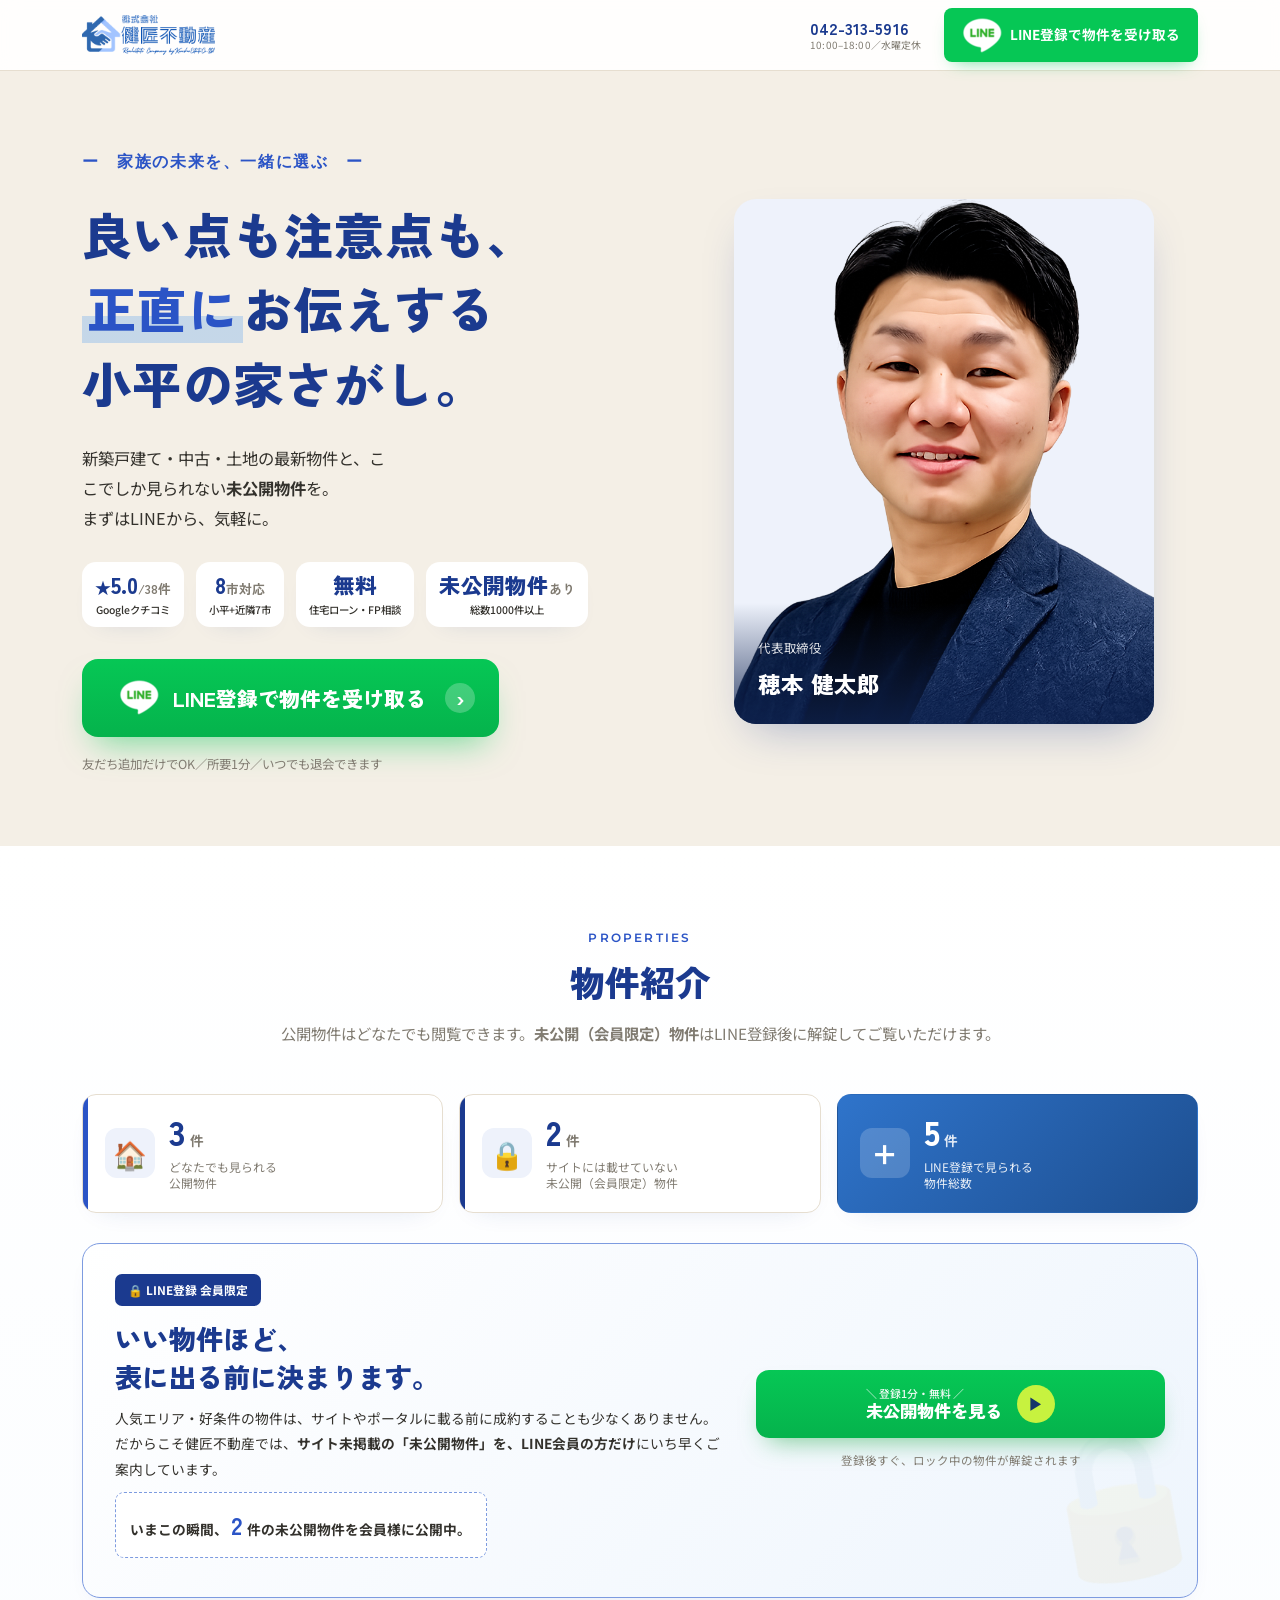
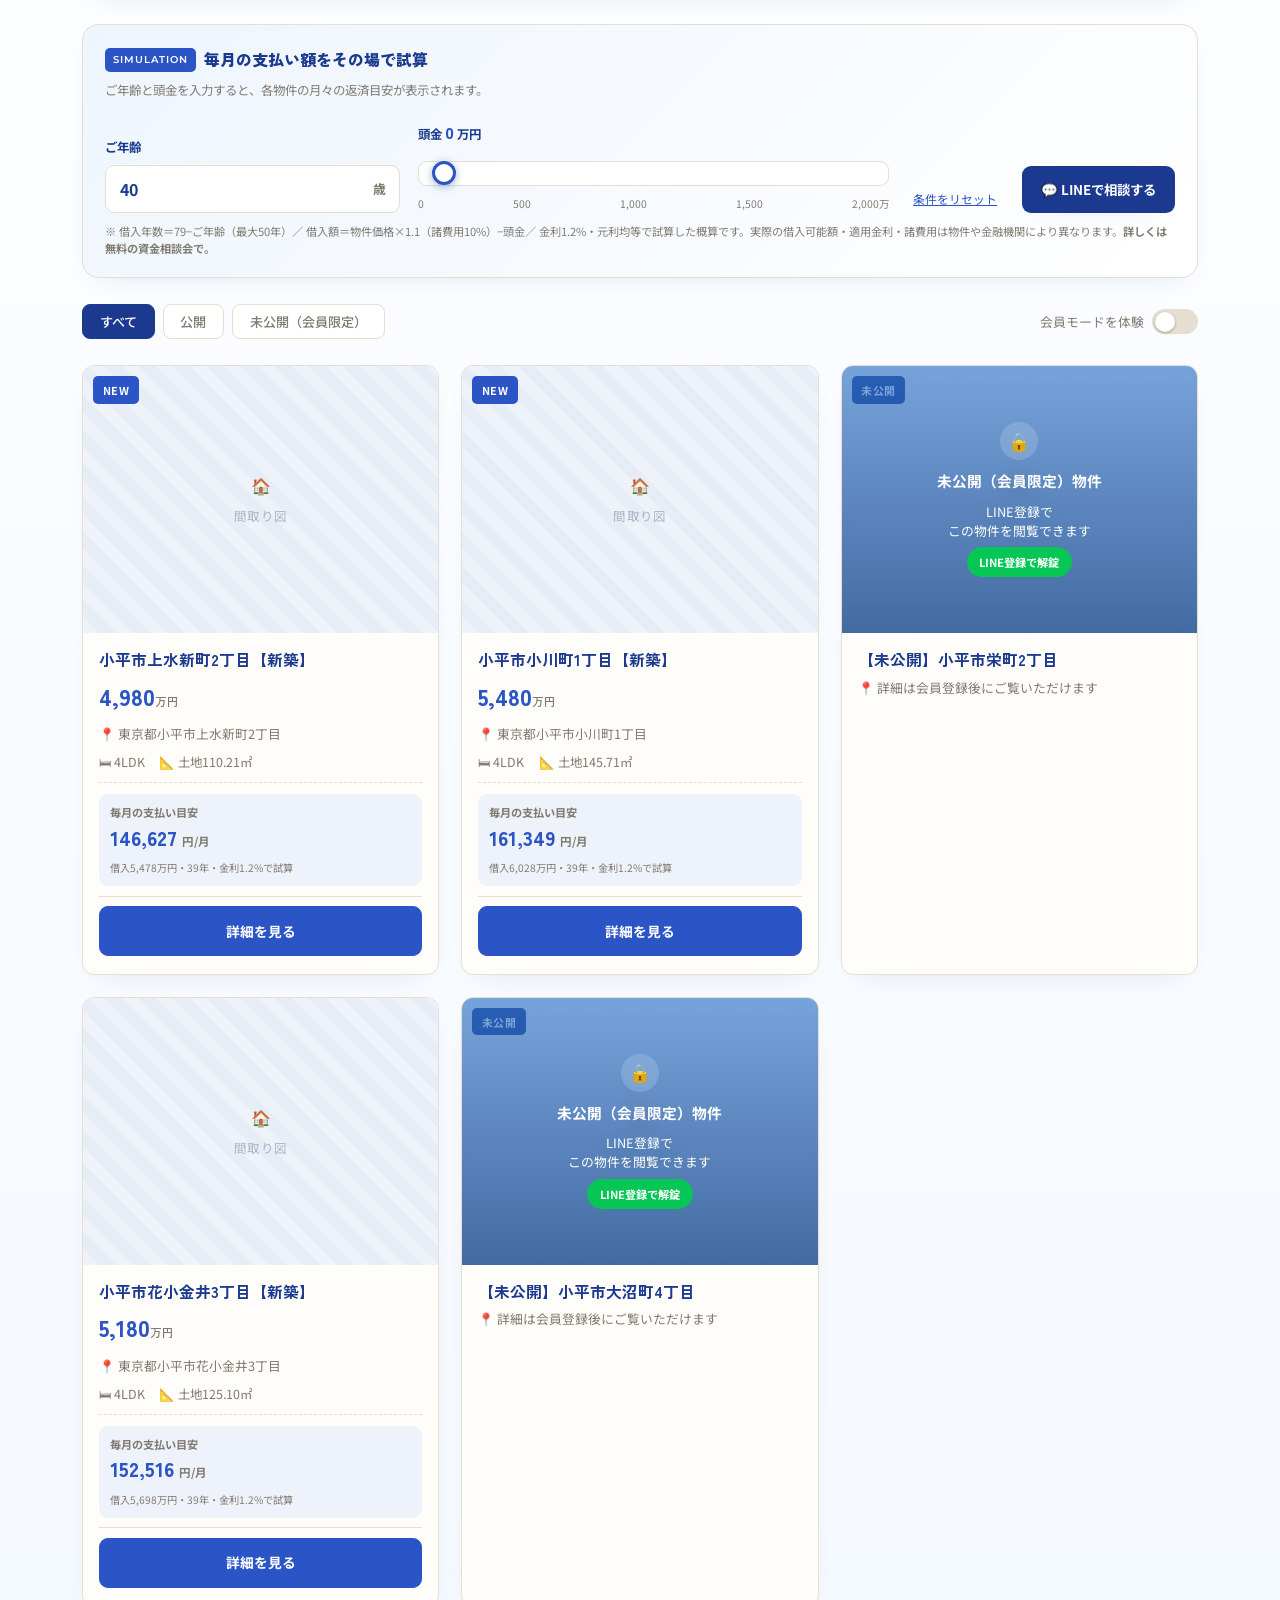
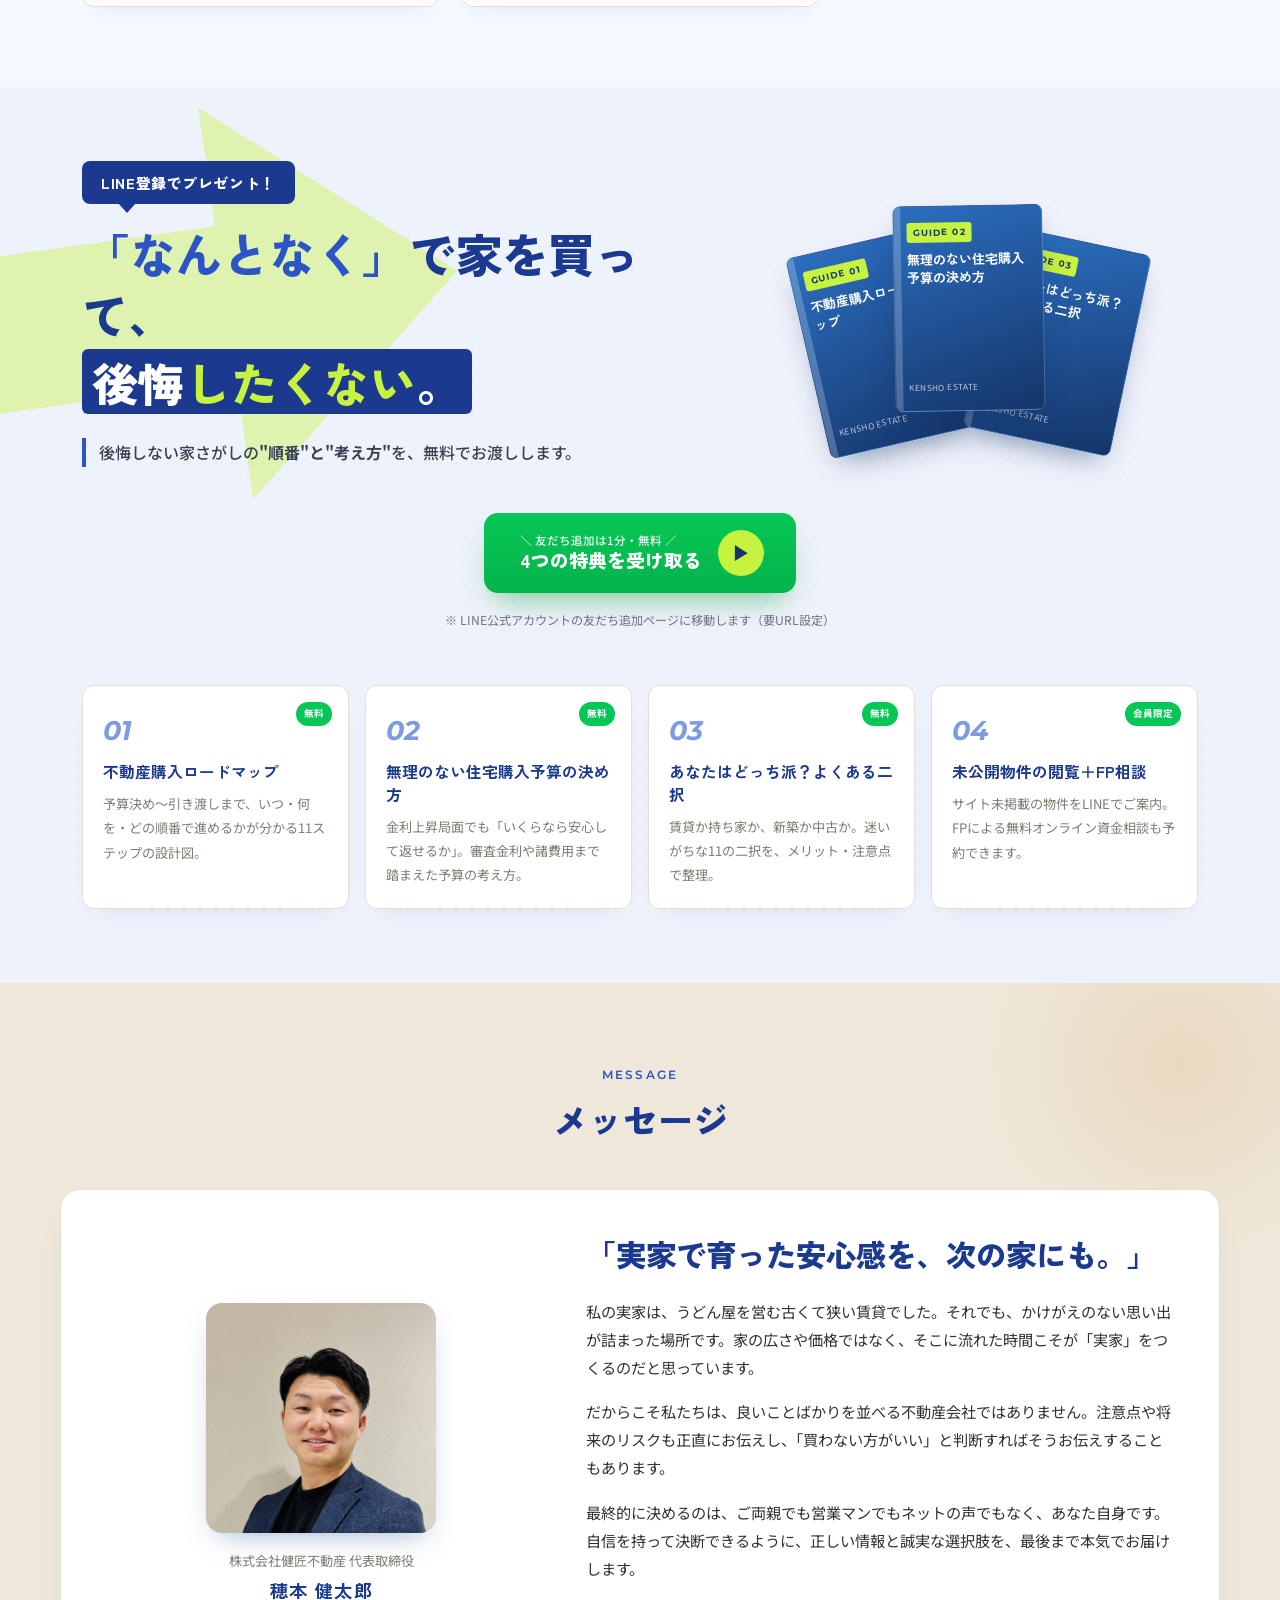
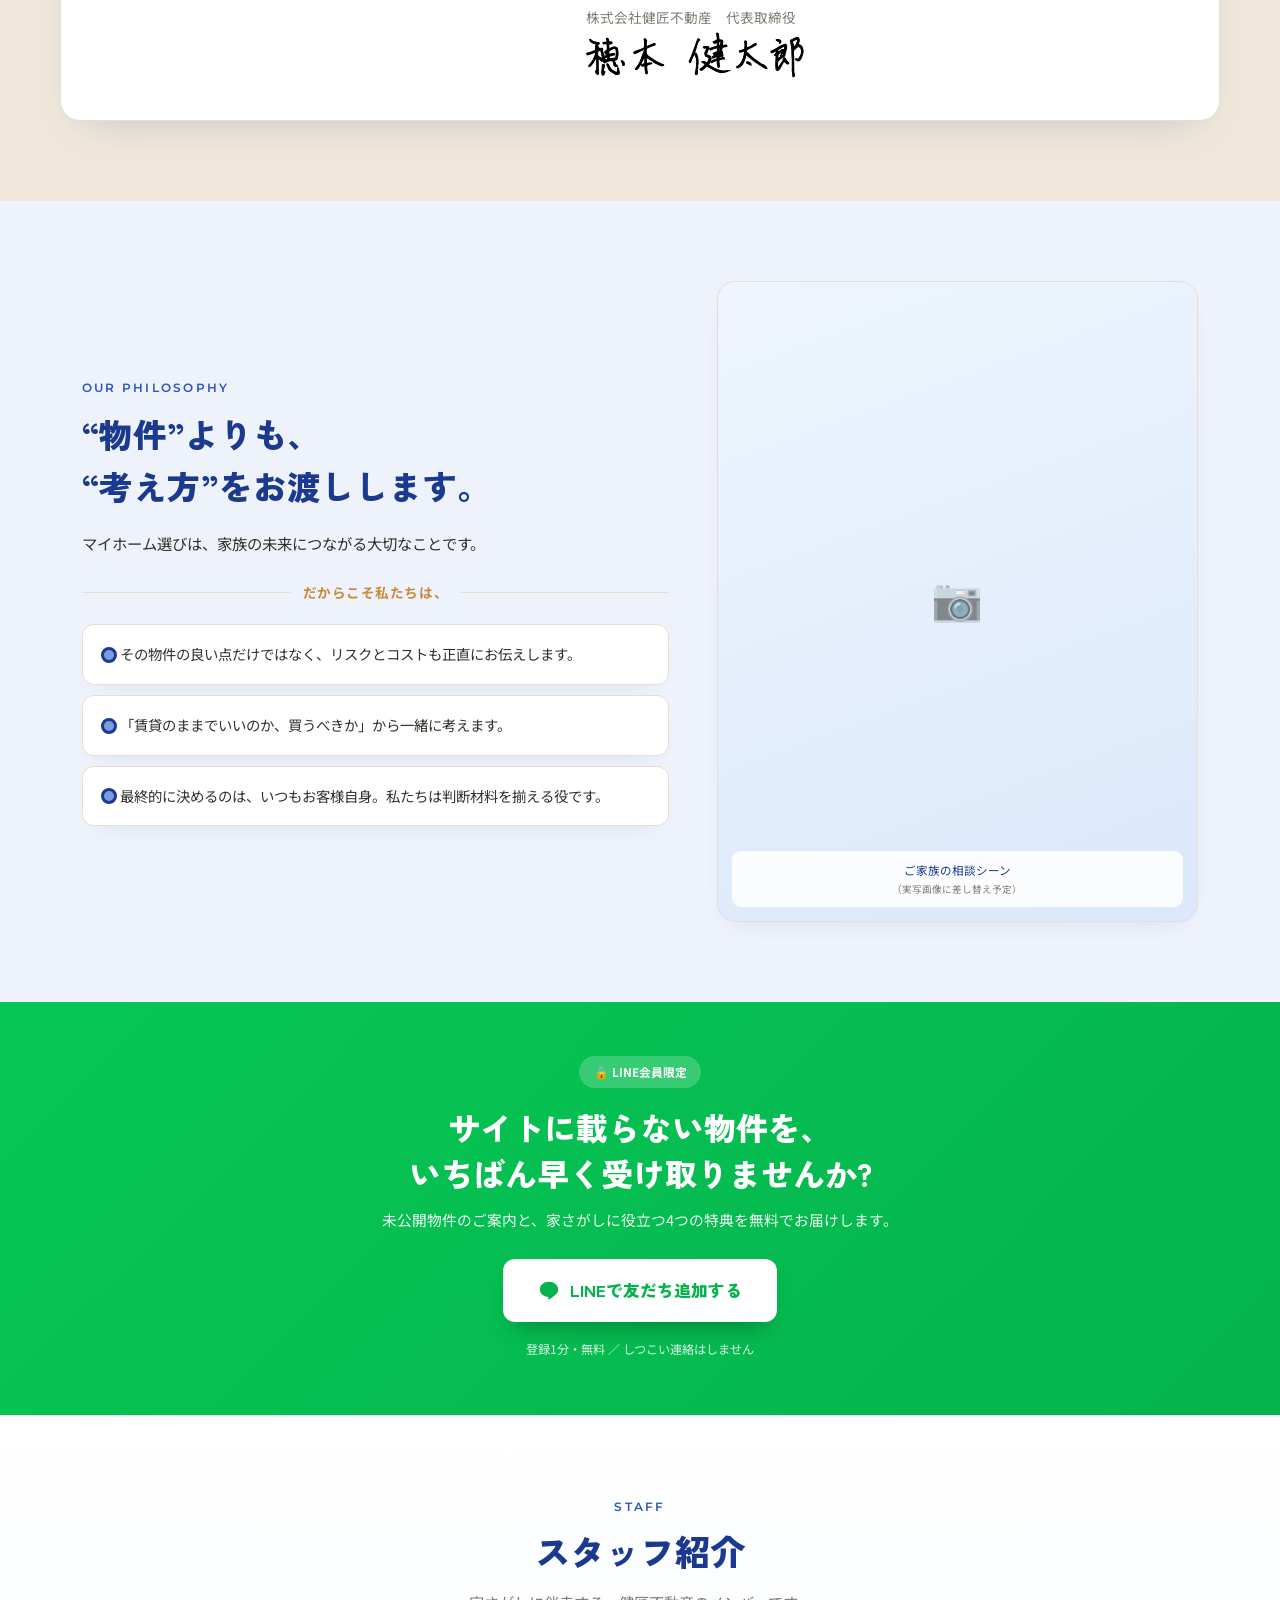
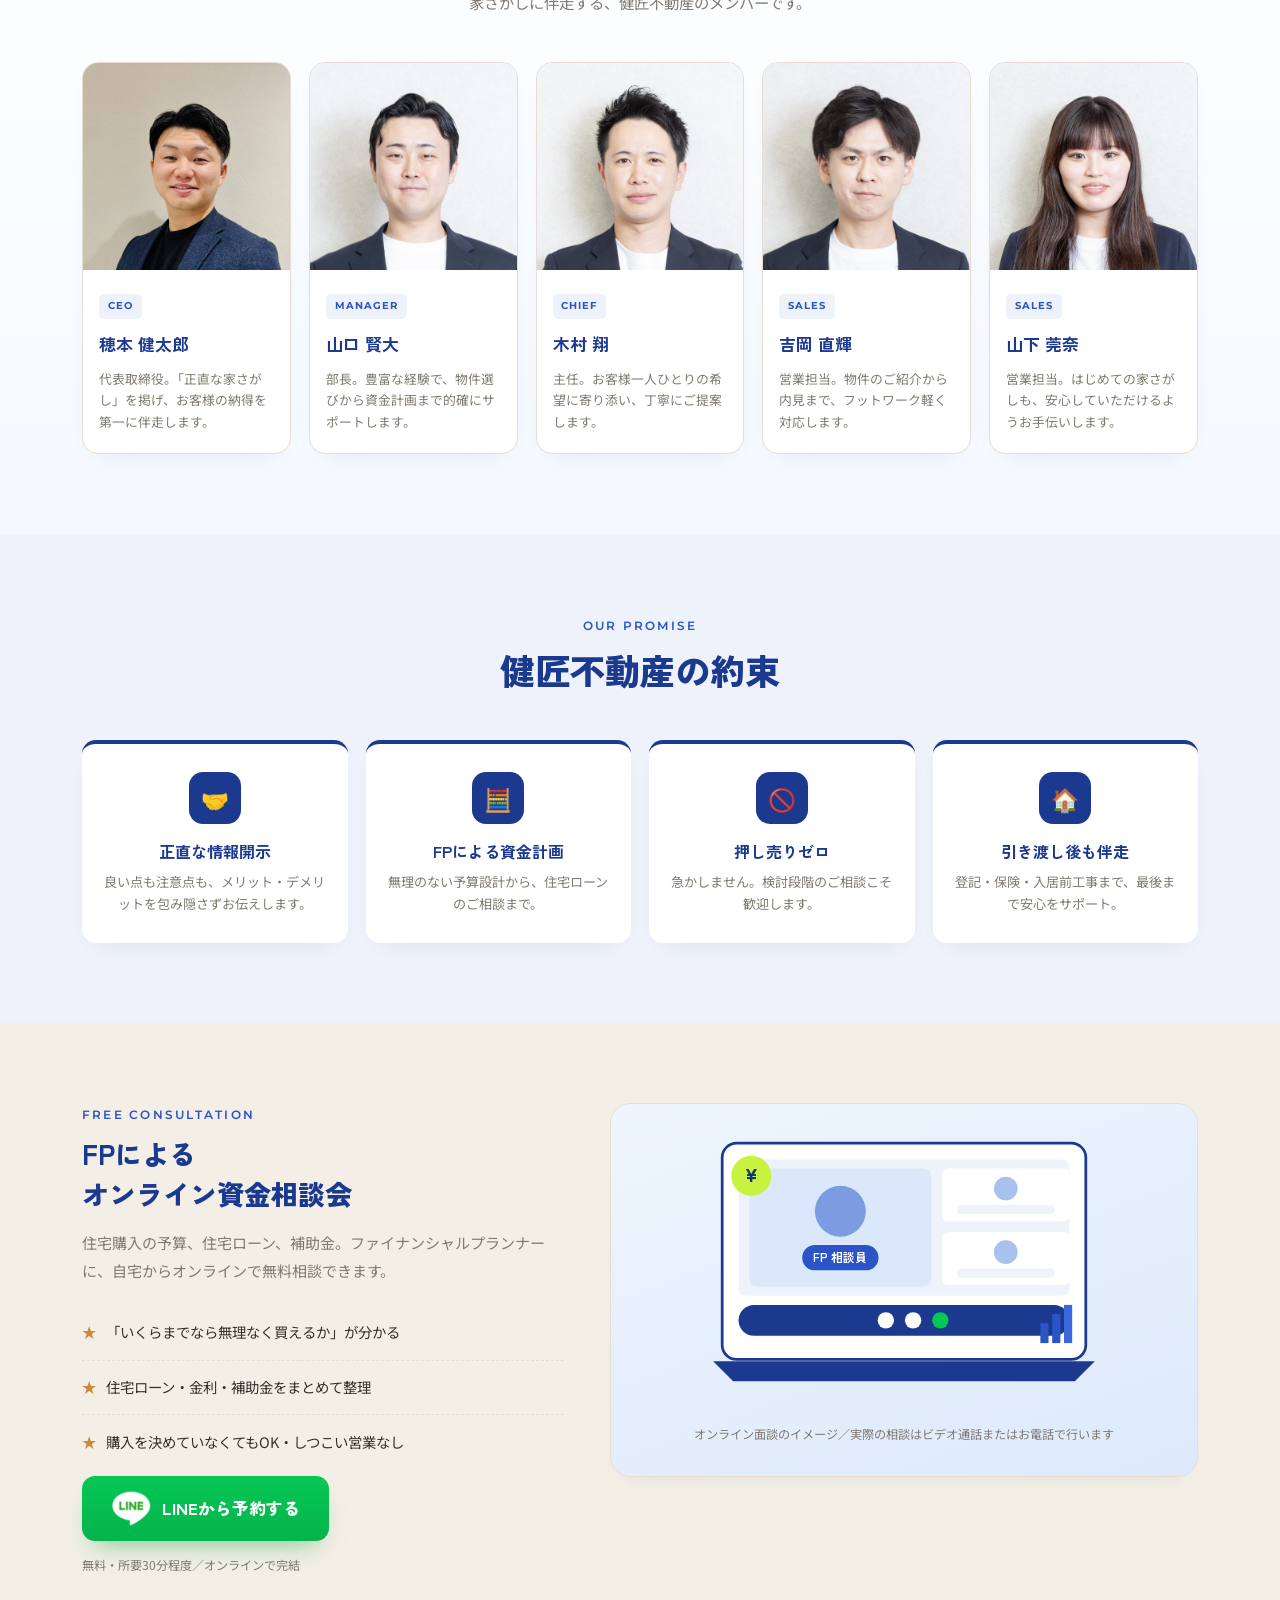
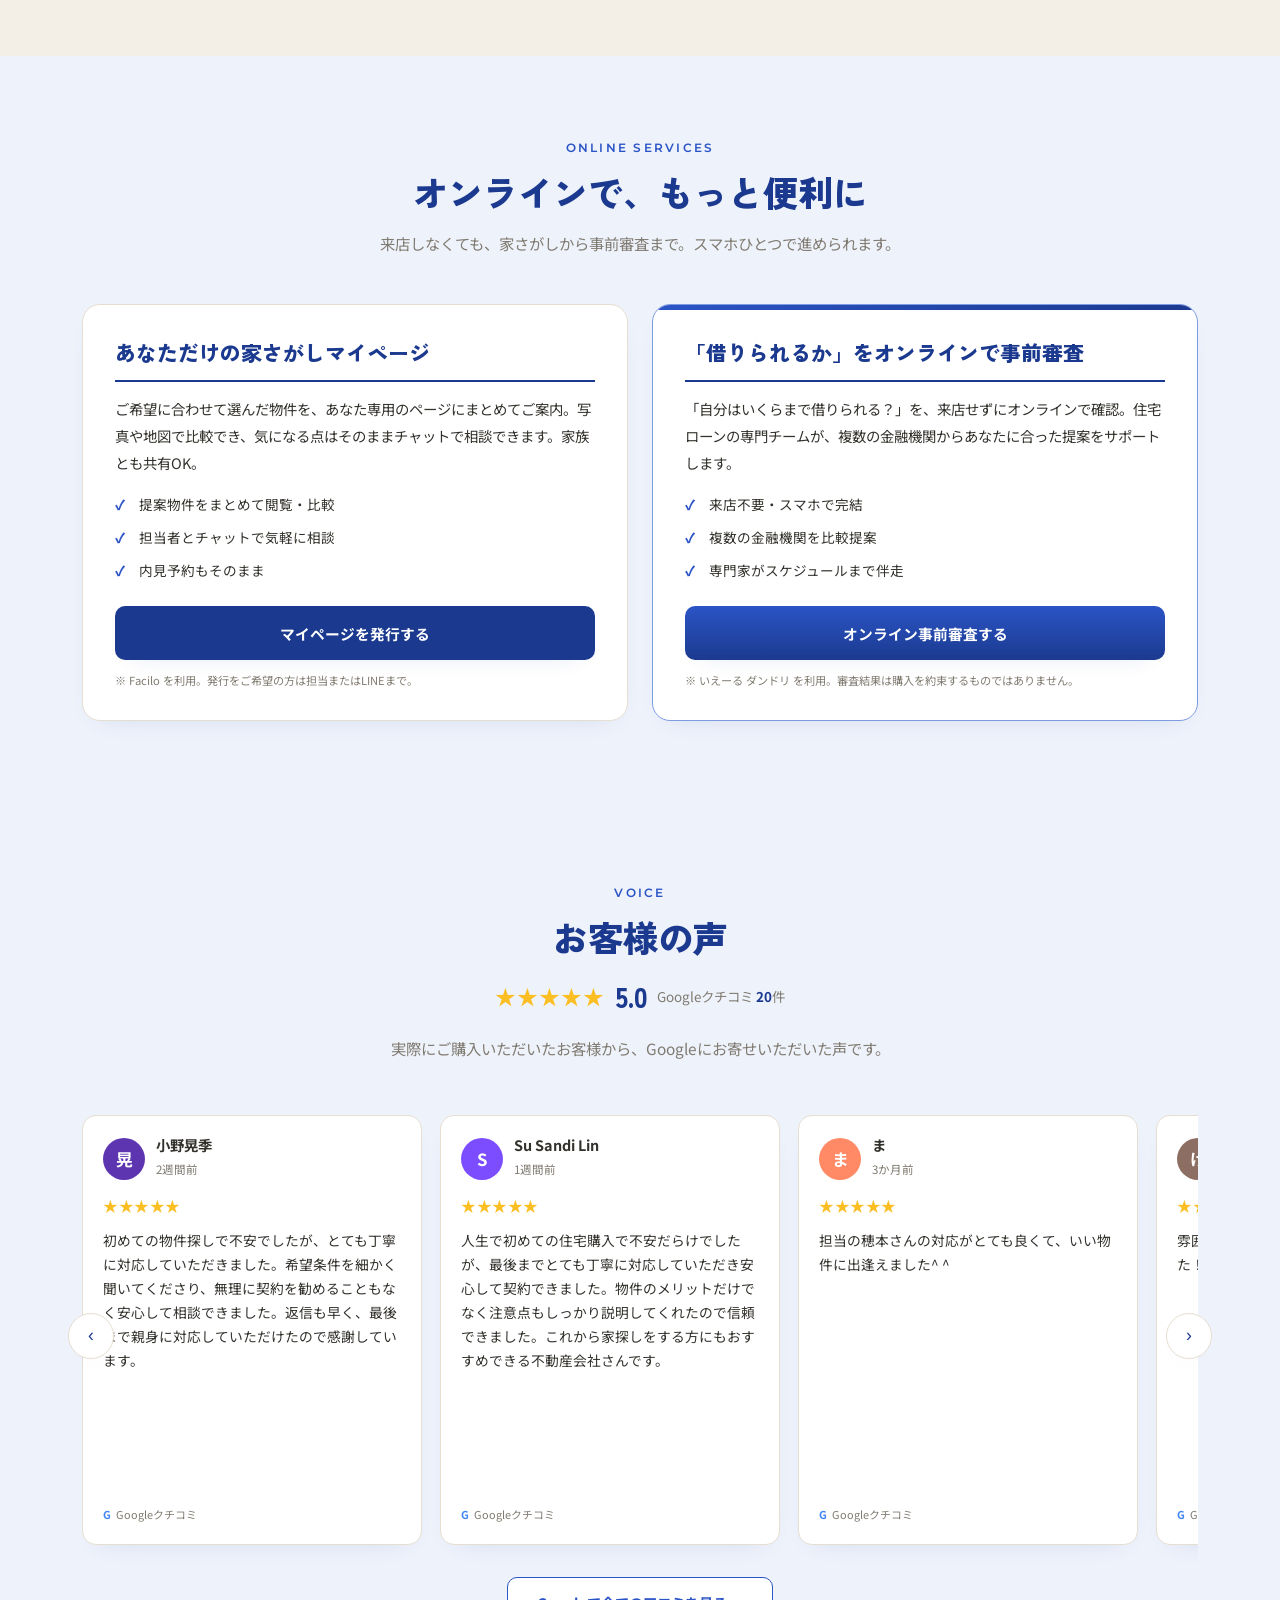
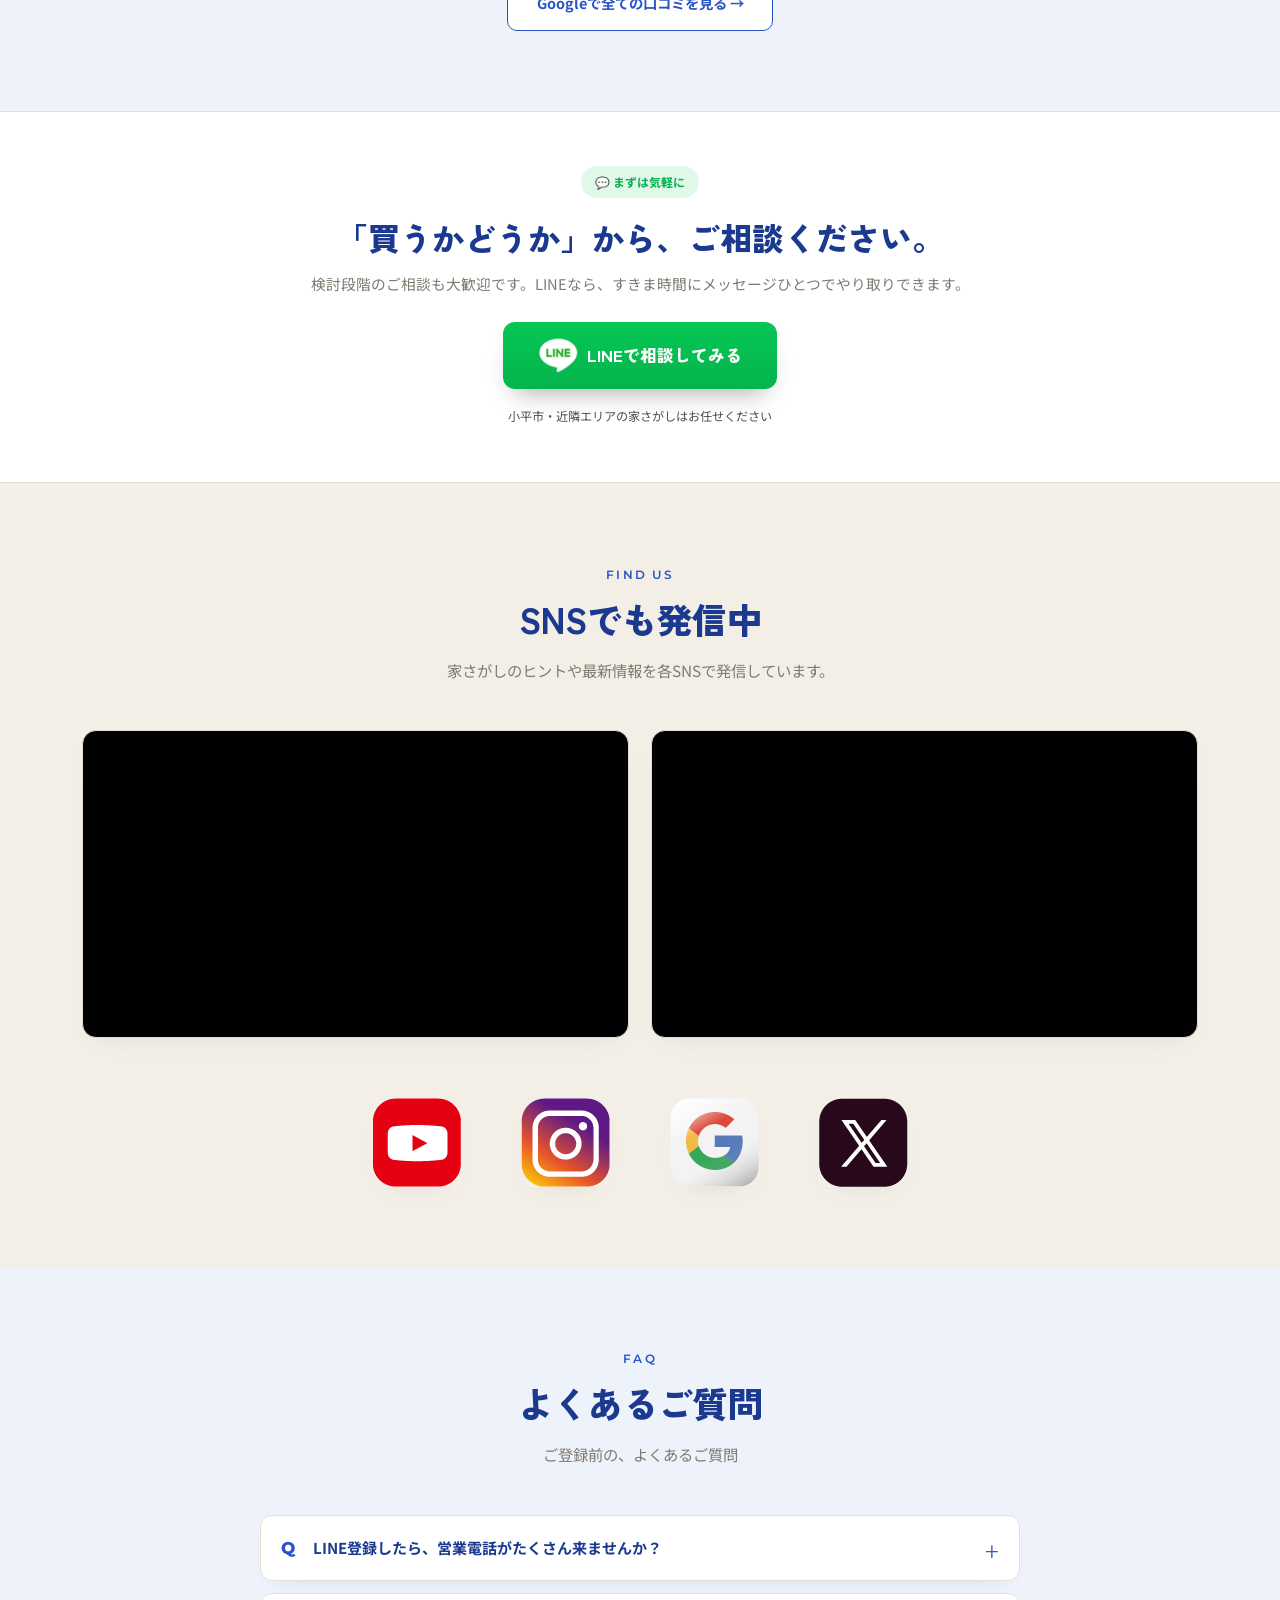
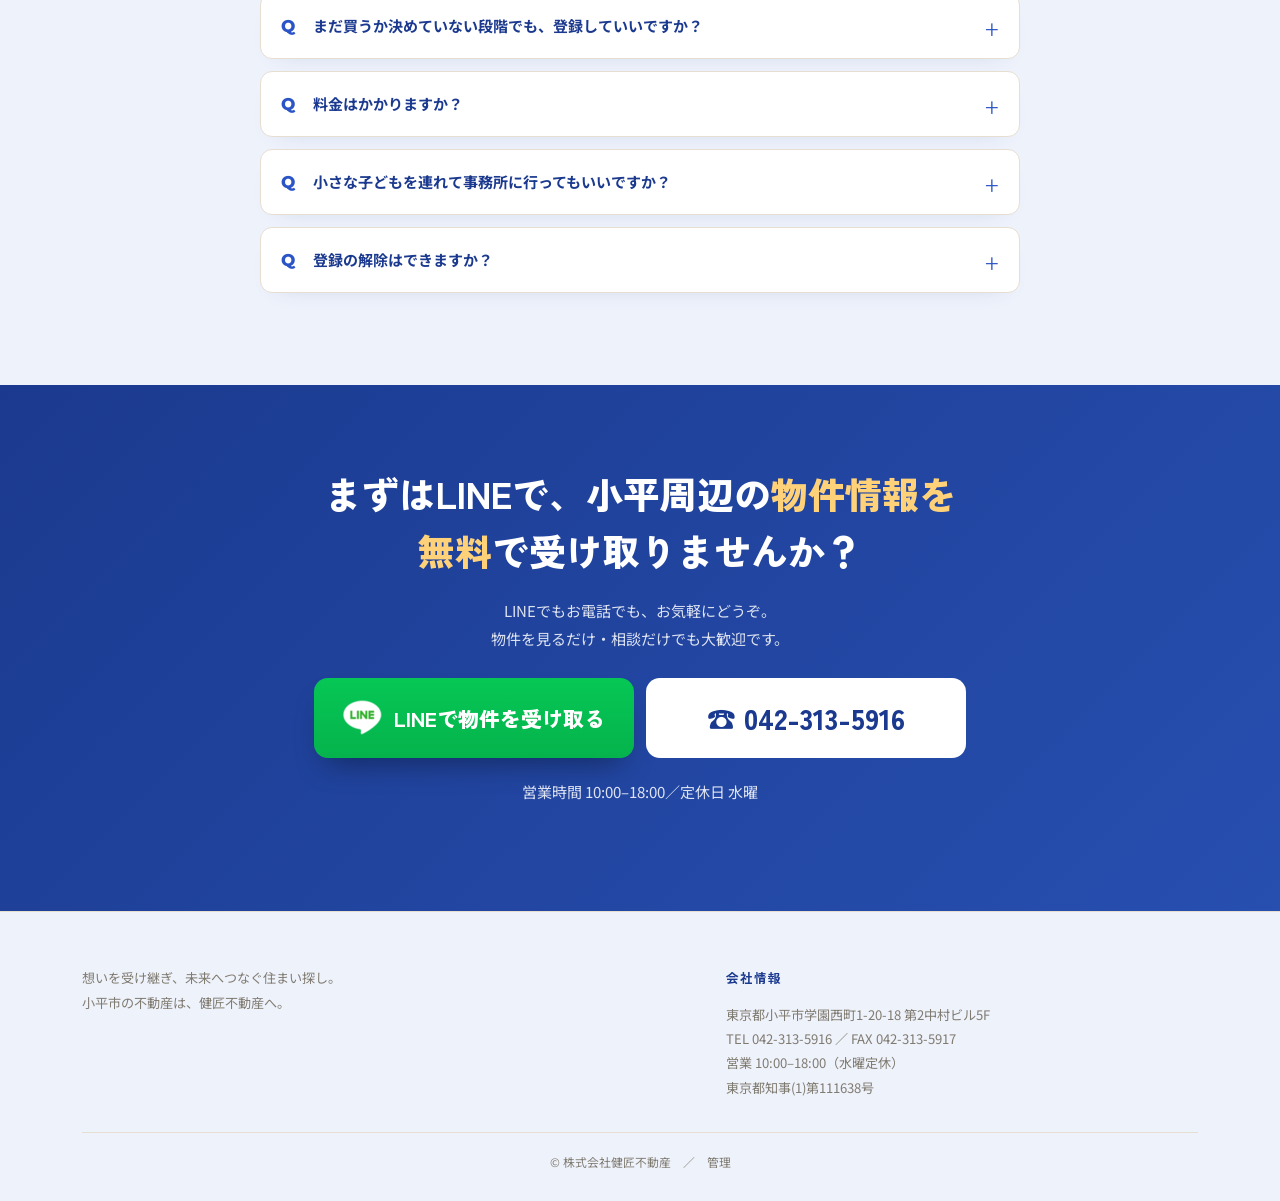
==== index.html @ 773e1864 "Initial commit: Kensho Fudosan landing page Standalone LINE-registration LP for 株式会社健匠不動産, with prop" ====
<!DOCTYPE html>
<html lang="ja">
<head>
<meta charset="UTF-8">
<meta name="viewport" content="width=device-width, initial-scale=1.0">
<title>株式会社健匠不動産｜小平市の不動産・新築戸建て</title>
<link rel="preconnect" href="https://fonts.googleapis.com">
<link rel="preconnect" href="https://fonts.gstatic.com" crossorigin>
<link href="https://fonts.googleapis.com/css2?family=Zen+Kaku+Gothic+New:wght@400;500;700;900&family=Noto+Sans+JP:wght@400;500;700&family=Montserrat:ital,wght@0,500;0,600;0,700;1,500&family=Klee+One:wght@600&display=swap" rel="stylesheet">
<link rel="stylesheet" href="style.css">
</head>
<body>

<header>
  <div class="wrap nav">
    <a href="#top" class="logo"><img src="./assets/logo.png" alt="株式会社健匠不動産"></a>
    <div class="nav-links">
      <a href="tel:0423135916" class="nav-tel">042-313-5916<small>10:00–18:00／水曜定休</small></a>
      <a href="#gift" class="btn-line"><img src="./assets/sns_line.png" alt="line">LINE登録で物件を受け取る</a>
    </div>
  </div>
</header>

<!-- HERO -->
<section class="hero" id="top">
  <div class="hero-bg"></div>
  <div class="hero-inner">
    <div class="hero-text">
      <span class="eyebrow hero-eyebrow" style="color:var(--blue)">ー　家族の未来を、一緒に選ぶ　ー</span>
      <h1>良い点も注意点も、<br><span class="hl">正直に</span>お伝えする<br>小平の家さがし。</h1>
      <div class="hero-text-sec reveal in">
        <div class="hero-text-inner">
          <p class="lead">新築戸建て・中古・土地の最新物件と、ここでしか見られない<strong>未公開物件</strong>を。<br>まずはLINEから、気軽に。</p>
          <div class="trust-chips">
            <div class="trust-chip trust-chip-1"><b><span class="star">★</span>5.0<small>/38件</small></b>Googleクチコミ</div>
            <div class="trust-chip trust-chip-2"><b>8<small>市対応</small></b>小平+近隣7市</div>
            <div class="trust-chip trust-chip-3"><b>無料</b>住宅ローン・FP相談</div>
            <div class="trust-chip trust-chip-4"><b>未公開物件<small>あり</small></b>総数1000件以上</div>
          </div>
        </div>
        <div class="hero-img-inner sp-only">
          <img id="heroCeoImg" src="./assets/ceo.png" alt="株式会社健匠不動産 代表取締役 穂本健太郎">
        </div>
      </div>

      <a href="#gift" class="hero-cta-btn line-cta-js"><img src="./assets/sns_line.png" alt="line"><span>LINE登録で物件を受け取る</span><span class="arrow">›</span></a>
      <div class="hero-cta-sub">
        友だち追加だけでOK／所要1分／いつでも退会できます
      </div>
    </div>
    <div class="hero-photo pc-only">
      <img id="heroCeoImg" src="./assets/ceo.png" alt="株式会社健匠不動産 代表取締役 穂本健太郎">
      <div class="hero-photo-cap"><span class="role">代表取締役</span><span class="nm">穂本 健太郎</span></div>
    </div>
  </div>
</section>

<!-- PROPERTIES -->
<section id="properties" class="lightsec">
  <div class="wrap">
    <div class="sec-head reveal">
      <span class="eyebrow">Properties</span>
      <h2>物件紹介</h2>
      <p class="ja-sub">公開物件はどなたでも閲覧できます。<strong>未公開（会員限定）物件</strong>はLINE登録後に解錠してご覧いただけます。</p>
    </div>
    <div class="prop-stats reveal">
      <div class="pstat">
        <span class="ps-ico">🏠</span>
        <div class="ps-body"><span class="ps-num" id="cntPublic">0</span><span class="ps-unit">件</span><span class="ps-label">どなたでも見られる<br>公開物件</span></div>
      </div>
      <div class="pstat locked-stat">
        <span class="ps-ico">🔒</span>
        <div class="ps-body"><span class="ps-num" id="cntMember">0</span><span class="ps-unit">件</span><span class="ps-label">サイトには載せていない<br>未公開（会員限定）物件</span></div>
      </div>
      <div class="pstat total-stat">
        <span class="ps-ico">＋</span>
        <div class="ps-body"><span class="ps-num" id="cntTotal">0</span><span class="ps-unit">件</span><span class="ps-label">LINE登録で見られる<br>物件総数</span></div>
      </div>
    </div>

    <div class="member-promo reveal">
      <div class="mp-left">
        <span class="mp-badge">🔒 LINE登録 会員限定</span>
        <h3>いい物件ほど、<br class="mp-br">表に出る前に決まります。</h3>
        <p>人気エリア・好条件の物件は、サイトやポータルに載る前に成約することも少なくありません。だからこそ健匠不動産では、<strong>サイト未掲載の「未公開物件」を、LINE会員の方だけ</strong>にいち早くご案内しています。</p>
        <p class="mp-now">いまこの瞬間、<b id="mpCount">0</b> 件の未公開物件を会員様に公開中。</p>
      </div>
      <div class="mp-right">
        <a href="#" id="lineLink2" class="mp-cta"><span><small>＼ 登録1分・無料 ／</small>未公開物件を見る</span><span class="play">▶</span></a>
        <span class="mp-sub">登録後すぐ、ロック中の物件が解錠されます</span>
      </div>
    </div>
    <div class="sim-bar reveal">
      <div class="sim-head"><span class="badge">SIMULATION</span>毎月の支払い額をその場で試算</div>
      <p class="sim-desc">ご年齢と頭金を入力すると、各物件の月々の返済目安が表示されます。</p>
      <div class="sim-inputs">
        <div class="sim-field">
          <label>ご年齢</label>
          <div class="inwrap"><input type="number" id="simAge" value="40" min="18" max="78" inputmode="numeric"><span class="suffix">歳</span></div>
        </div>
        <div class="sim-field sim-field-slider">
          <label>頭金 <span class="sim-val" id="simDownVal">0</span> 万円</label>
          <input type="range" id="simDown" value="0" min="0" max="2000" step="50" class="sim-slider">
          <div class="sim-ticks"><span>0</span><span>500</span><span>1,000</span><span>1,500</span><span>2,000万</span></div>
        </div>
        <button class="sim-reset" id="simReset">条件をリセット</button>
        <a href="#" class="sim-book line-cta-js">💬 LINEで相談する</a>
      </div>
      <p class="sim-note">※ 借入年数＝79−ご年齢（最大50年）／ 借入額＝物件価格×1.1（諸費用10%）−頭金／ 金利1.2%・元利均等で試算した概算です。実際の借入可能額・適用金利・諸費用は物件や金融機関により異なります。<strong>詳しくは無料の資金相談会で。</strong></p>
    </div>
    <div class="prop-bar reveal">
      <div class="filters">
        <button class="active" data-f="all">すべて</button>
        <button data-f="public">公開</button>
        <button data-f="member">未公開（会員限定）</button>
      </div>
      <div class="member-toggle"><span>会員モードを体験</span><div class="switch" id="memberSwitch"></div></div>
    </div>
    <div class="grid" id="propGrid"></div>
  </div>
</section>

<!-- LINE GIFT BANNER -->
<section class="gift" id="gift">
  <div class="arrow"></div>
  <div class="wrap">
    <div class="gift-top">
      <div class="reveal">
        <span class="gift-badge">LINE登録でプレゼント！</span>
        <h2><span class="ice">「なんとなく」</span>で家を買って、<br><span class="box">後悔<span class="lm">したくない</span>。</span></h2>
        <p class="sub">後悔しない家さがしの<strong>"順番"と"考え方"</strong>を、無料でお渡しします。</p>
      </div>
      <div class="reveal">
        <div class="booklets">
          <div class="booklet b1"><span class="bk-tag">GUIDE 01</span><div class="bk-title">不動産購入ロードマップ</div><div class="bk-foot">KENSHO ESTATE</div></div>
          <div class="booklet b3"><span class="bk-tag">GUIDE 03</span><div class="bk-title">あなたはどっち派？よくある二択</div><div class="bk-foot">KENSHO ESTATE</div></div>
          <div class="booklet b2"><span class="bk-tag">GUIDE 02</span><div class="bk-title">無理のない住宅購入予算の決め方</div><div class="bk-foot">KENSHO ESTATE</div></div>
        </div>
      </div>
    </div>

    <div class="gift-cta-wrap reveal">
      <a href="#" id="lineLink" class="gift-cta">
        <span><small>＼ 友だち追加は1分・無料 ／</small>4つの特典を受け取る</span>
        <span class="play">▶</span>
      </a>
      <p class="gift-note">※ LINE公式アカウントの友だち追加ページに移動します（要URL設定）</p>
    </div>

    <div class="gift-cards">
      <div class="gc reveal"><span class="pill">無料</span><div class="num">01</div><h3>不動産購入ロードマップ</h3><p>予算決め〜引き渡しまで、いつ・何を・どの順番で進めるかが分かる11ステップの設計図。</p></div>
      <div class="gc reveal"><span class="pill">無料</span><div class="num">02</div><h3>無理のない住宅購入予算の決め方</h3><p>金利上昇局面でも「いくらなら安心して返せるか」。審査金利や諸費用まで踏まえた予算の考え方。</p></div>
      <div class="gc reveal"><span class="pill">無料</span><div class="num">03</div><h3>あなたはどっち派？よくある二択</h3><p>賃貸か持ち家か、新築か中古か。迷いがちな11の二択を、メリット・注意点で整理。</p></div>
      <div class="gc reveal"><span class="pill">会員限定</span><div class="num">04</div><h3>未公開物件の閲覧＋FP相談</h3><p>サイト未掲載の物件をLINEでご案内。FPによる無料オンライン資金相談も予約できます。</p></div>
    </div>
  </div>
</section>

<!-- MESSAGE / CEO -->
<section class="message" id="message">
  <div class="sec-head">
    <span class="eyebrow">Message</span>
    <h2>メッセージ</h2>
  </div>
  <div class="wrap msg-grid">
    <div class="msg-photo reveal">
      <div class="ph"><img src="./assets/staff_01.jpeg" alt="穂本 健太郎"></div>
      <div class="cap">株式会社健匠不動産 代表取締役<b>穂本 健太郎</b></div>
    </div>
    <div class="msg-body reveal">
      <h2>「実家で育った安心感を、次の家にも。」</h2>
      <p>私の実家は、うどん屋を営む古くて狭い賃貸でした。それでも、かけがえのない思い出が詰まった場所です。家の広さや価格ではなく、そこに流れた時間こそが「実家」をつくるのだと思っています。</p>
      <p>だからこそ私たちは、良いことばかりを並べる不動産会社ではありません。注意点や将来のリスクも正直にお伝えし、「買わない方がいい」と判断すればそうお伝えすることもあります。</p>
      <p>最終的に決めるのは、ご両親でも営業マンでもネットの声でもなく、あなた自身です。自信を持って決断できるように、正しい情報と誠実な選択肢を、最後まで本気でお届けします。</p>
      <div class="sign">株式会社健匠不動産　代表取締役<br><span class="sign-name"><img src="./assets/sign.png" alt="穂本 健太郎"></span></div>
    </div>
  </div>
</section>

<!-- THINK / PHILOSOPHY -->
<section class="think">
  <div class="wrap think-grid">
    <div class="reveal">
      <span class="eyebrow">Our Philosophy</span>
      <h2>“物件”よりも、<br>“考え方”をお渡しします。</h2>
      <p class="lead">マイホーム選びは、家族の未来につながる大切なことです。</p>
      <div class="think-divider"><span>だからこそ私たちは、</span></div>
      <ul>
        <li>その物件の良い点だけではなく、リスクとコストも正直にお伝えします。</li>
        <li>「賃貸のままでいいのか、買うべきか」から一緒に考えます。</li>
        <li>最終的に決めるのは、いつもお客様自身。私たちは判断材料を揃える役です。</li>
      </ul>
    </div>
    <div class="think-photo reveal">
      <span class="ph-ico">📷</span>
      <div class="ph-label">ご家族の相談シーン<br><small>（実写画像に差し替え予定）</small></div>
    </div>
  </div>
</section>

<!-- LINE BAND 1 -->
<section class="line-band reveal">
  <div class="wrap">
    <span class="lb-badge">🔒 LINE会員限定</span>
    <h2>サイトに載らない物件を、<br>いちばん早く受け取りませんか?</h2>
    <p>未公開物件のご案内と、家さがしに役立つ4つの特典を無料でお届けします。</p>
    <a href="#" class="lb-btn line-cta-js"><svg viewBox="0 0 24 24"><path d="M12 2C6.48 2 2 5.69 2 10.23c0 4.06 3.55 7.46 8.35 8.1.32.07.77.21.88.49.1.25.07.65.03.9l-.14.85c-.04.25-.2.99.87.54 1.07-.45 5.76-3.39 7.86-5.81C21.36 13.6 22 11.99 22 10.23 22 5.69 17.52 2 12 2z"/></svg>LINEで友だち追加する</a>
    <span class="lb-sub">登録1分・無料 ／ しつこい連絡はしません</span>
  </div>
</section>

<!-- STAFF -->
<section id="staff" class="lightsec">
  <div class="wrap">
    <div class="sec-head reveal">
      <span class="eyebrow">Staff</span>
      <h2>スタッフ紹介</h2>
      <p class="ja-sub">家さがしに伴走する、健匠不動産のメンバーです。</p>
    </div>
    <div class="staff-grid">
      <div class="staff reveal in">
        <div class="pic"><img src="./assets/staff_01.jpeg" alt="穂本健太郎"></div>
        <div class="info"><span class="role">CEO</span>
          <h3>穂本 健太郎</h3>
          <p>代表取締役。「正直な家さがし」を掲げ、お客様の納得を第一に伴走します。</p>
        </div>
      </div>
      <div class="staff reveal in">
        <div class="pic"><img src="./assets/staff_02.jpeg" alt="山口賢大"></div>
        <div class="info"><span class="role">Manager</span>
          <h3>山口 賢大</h3>
          <p>部長。豊富な経験で、物件選びから資金計画まで的確にサポートします。</p>
        </div>
      </div>
      <div class="staff reveal in">
        <div class="pic"><img src="./assets/staff_03.jpeg" alt="木村翔"></div>
        <div class="info"><span class="role">Chief</span>
          <h3>木村 翔</h3>
          <p>主任。お客様一人ひとりの希望に寄り添い、丁寧にご提案します。</p>
        </div>
      </div>
      <div class="staff reveal in">
        <div class="pic"><img src="./assets/staff_04.jpeg" alt="吉岡直輝"></div>
        <div class="info"><span class="role">Sales</span>
          <h3>吉岡 直輝</h3>
          <p>営業担当。物件のご紹介から内見まで、フットワーク軽く対応します。</p>
        </div>
      </div>
      <div class="staff reveal in">
        <div class="pic"><img src="./assets/staff_05.jpeg" alt="山下莞奈"></div>
        <div class="info"><span class="role">Sales</span>
          <h3>山下 莞奈</h3>
          <p>営業担当。はじめての家さがしも、安心していただけるようお手伝いします。</p>
        </div>
      </div>
    </div>
  </div>
</section>

<!-- PROMISE -->
<section class="promise">
  <div class="wrap">
    <div class="sec-head reveal"><span class="eyebrow">Our Promise</span><h2>健匠不動産の約束</h2></div>
    <div class="promise-grid">
      <div class="pr reveal"><div class="ic">🤝</div><h3>正直な情報開示</h3><p>良い点も注意点も、メリット・デメリットを包み隠さずお伝えします。</p></div>
      <div class="pr reveal"><div class="ic">🧮</div><h3>FPによる資金計画</h3><p>無理のない予算設計から、住宅ローンのご相談まで。</p></div>
      <div class="pr reveal"><div class="ic">🚫</div><h3>押し売りゼロ</h3><p>急かしません。検討段階のご相談こそ歓迎します。</p></div>
      <div class="pr reveal"><div class="ic">🏠</div><h3>引き渡し後も伴走</h3><p>登記・保険・入居前工事まで、最後まで安心をサポート。</p></div>
    </div>
  </div>
</section>

<!-- FP -->
<section id="fp" class="fp-sec">
  <div class="wrap fp-grid">
    <div class="fp-info reveal">
      <span class="eyebrow">Free Consultation</span>
      <h2>FPによる<br>オンライン資金相談会</h2>
      <p>住宅購入の予算、住宅ローン、補助金。ファイナンシャルプランナーに、自宅からオンラインで無料相談できます。</p>
      <div class="fp-points">
        <div><span class="dot">★</span><span>「いくらまでなら無理なく買えるか」が分かる</span></div>
        <div><span class="dot">★</span><span>住宅ローン・金利・補助金をまとめて整理</span></div>
        <div><span class="dot">★</span><span>購入を決めていなくてもOK・しつこい営業なし</span></div>
      </div>
      <a href="#" class="fp-cta line-cta-js"><img src="./assets/sns_line.png" alt="line">LINEから予約する</a>
      <span class="fp-cta-sub">無料・所要30分程度／オンラインで完結</span>
    </div>
    <div class="fp-visual reveal">
      <svg viewBox="0 0 440 300" xmlns="http://www.w3.org/2000/svg">
        <rect x="20" y="10" width="400" height="238" rx="16" fill="#ffffff" stroke="#1b3a8f" stroke-width="3"/>
        <rect x="38" y="28" width="364" height="150" rx="8" fill="#eef2fb"/>
        <rect x="50" y="38" width="200" height="130" rx="8" fill="#dbe8fb"/>
        <circle cx="150" cy="85" r="28" fill="#7d9be0"/>
        <rect x="108" y="122" width="84" height="28" rx="14" fill="#2b54c6"/>
        <text x="150" y="141" font-family="Zen Kaku Gothic New, sans-serif" font-size="13" font-weight="700" fill="#fff" text-anchor="middle">FP 相談員</text>
        <rect x="262" y="38" width="140" height="58" rx="6" fill="#fff"/>
        <circle cx="332" cy="60" r="13" fill="#a9c1ef"/>
        <rect x="278" y="78" width="108" height="10" rx="5" fill="#eef2fb"/>
        <rect x="262" y="108" width="140" height="58" rx="6" fill="#fff"/>
        <circle cx="332" cy="130" r="13" fill="#a9c1ef"/>
        <rect x="278" y="148" width="108" height="10" rx="5" fill="#eef2fb"/>
        <rect x="38" y="188" width="364" height="34" rx="17" fill="#1b3a8f"/>
        <circle cx="200" cy="205" r="9" fill="#fff"/>
        <circle cx="230" cy="205" r="9" fill="#fff"/>
        <circle cx="260" cy="205" r="9" fill="#06c755"/>
        <path d="M10 250 L430 250 L408 272 L32 272 Z" fill="#1b3a8f"/>
        <circle cx="52" cy="46" r="22" fill="#c7f23f"/>
        <text x="52" y="53" font-family="Zen Kaku Gothic New, sans-serif" font-size="20" font-weight="900" fill="#15356a" text-anchor="middle">¥</text>
        <g transform="translate(370,190)">
          <rect x="0" y="18" width="9" height="22" fill="#2b54c6"/>
          <rect x="13" y="8" width="9" height="32" fill="#2b54c6"/>
          <rect x="26" y="-2" width="9" height="42" fill="#3a66de"/>
        </g>
      </svg>
      <p class="fp-visual-cap">オンライン面談のイメージ／実際の相談はビデオ通話またはお電話で行います</p>
    </div>
  </div>
</section>

<!-- SERVICES (Facilo / dandori) -->
<section class="services">
  <div class="wrap">
    <div class="sec-head reveal">
      <span class="eyebrow">Online Services</span>
      <h2>オンラインで、もっと便利に</h2>
      <p class="ja-sub">来店しなくても、家さがしから事前審査まで。スマホひとつで進められます。</p>
    </div>
    <div class="svc-grid">
      <div class="svc reveal">
        <h3>あなただけの家さがしマイページ</h3>
        <p>ご希望に合わせて選んだ物件を、あなた専用のページにまとめてご案内。写真や地図で比較でき、気になる点はそのままチャットで相談できます。家族とも共有OK。</p>
        <ul class="svc-list"><li>提案物件をまとめて閲覧・比較</li><li>担当者とチャットで気軽に相談</li><li>内見予約もそのまま</li></ul>
        <a href="#" data-link="mypage" target="_blank" rel="noopener" class="svc-btn">マイページを発行する</a>
        <span class="svc-note">※ Facilo を利用。発行をご希望の方は担当またはLINEまで。</span>
      </div>
      <div class="svc reveal accent">
        <h3>「借りられるか」をオンラインで事前審査</h3>
        <p>「自分はいくらまで借りられる？」を、来店せずにオンラインで確認。住宅ローンの専門チームが、複数の金融機関からあなたに合った提案をサポートします。</p>
        <ul class="svc-list"><li>来店不要・スマホで完結</li><li>複数の金融機関を比較提案</li><li>専門家がスケジュールまで伴走</li></ul>
        <a href="#" data-link="prescreen" target="_blank" rel="noopener" class="svc-btn alt">オンライン事前審査する</a>
        <span class="svc-note">※ いえーる ダンドリ を利用。審査結果は購入を約束するものではありません。</span>
      </div>
    </div>
  </div>
</section>

<!-- REVIEWS -->
<section id="reviews" class="reviews">
  <div class="wrap">
    <div class="sec-head reveal">
      <span class="eyebrow">Voice</span>
      <h2>お客様の声</h2>
      <div class="rv-summary">
        <span class="rv-stars">★★★★★</span>
        <b id="rvAvg">5.0</b>
        <span class="rv-count">Googleクチコミ <b id="rvCount">20</b>件</span>
      </div>
      <p class="ja-sub">実際にご購入いただいたお客様から、Googleにお寄せいただいた声です。</p>
    </div>
    <div class="rv-track-wrap reveal">
      <button class="rv-arrow prev" id="rvPrev" aria-label="前へ">‹</button>
      <div class="rv-grid" id="rvGrid"></div>
      <button class="rv-arrow next" id="rvNext" aria-label="次へ">›</button>
    </div>
    <div class="rv-more-wrap">
      <a href="https://share.google/FZPe4m7bQtiNpJNZm" target="_blank" class="rv-more">Googleで全ての口コミを見る →</a>
    </div>
  </div>
</section>

<!-- LINE BAND 2 -->
<section class="line-band alt reveal">
  <div class="wrap">
    <span class="lb-badge">💬 まずは気軽に</span>
    <h2>「買うかどうか」から、ご相談ください。</h2>
    <p>検討段階のご相談も大歓迎です。LINEなら、すきま時間にメッセージひとつでやり取りできます。</p>
    <a href="#" class="lb-btn line-cta-js"><img src="./assets/sns_line.png" alt="line">LINEで相談してみる</a>
    <span class="lb-sub">小平市・近隣エリアの家さがしはお任せください</span>
  </div>
</section>

<!-- SOCIAL -->
<section id="social" class="social-sec">
  <div class="wrap">
    <div class="sec-head reveal"><span class="eyebrow">Find Us</span><h2>SNSでも発信中</h2><p class="ja-sub">家さがしのヒントや最新情報を各SNSで発信しています。</p></div>
    <div class="yt-grid reveal">
      <div class="yt-frame"><iframe width="560" height="315" src="https://www.youtube.com/embed/ivBEzDix2qg?si=G1ir9blpCdfMWqKZ"
        title="YouTube video player" frameborder="0"
        allow="accelerometer; autoplay; clipboard-write; encrypted-media; gyroscope; picture-in-picture; web-share"
        referrerpolicy="strict-origin-when-cross-origin" allowfullscreen></iframe></div>
      <div class="yt-frame"><iframe src="https://www.youtube.com/embed/oXtJyu_-OCM" title="健匠不動産 YouTube動画" loading="lazy" allow="accelerometer; autoplay; clipboard-write; encrypted-media; gyroscope; picture-in-picture" allowfullscreen></iframe></div>
    </div>
    <div class="social-grid reveal">
      <a href="https://youtube.com/@kensho-estate" target="_blank"><img src="./assets/sns_youtube.png" alt="youtube"></a>
      <a href="https://www.instagram.com/kensho.estate" target="_blank"><img src="./assets/sns_instagram.png" alt="instagram"></a>
      <a href="https://share.google/FZPe4m7bQtiNpJNZm" target="_blank"><img src="./assets/sns_google.png" alt="google"></a>
      <a href="https://x.com/kenshohudosan" target="_blank"><img src="./assets/sns_x.png" alt="x"></a>
    </div>
  </div>
</section>

<!-- FAQ -->
<section id="faq" class="faq-sec">
  <div class="wrap">
    <div class="sec-head reveal"><span class="eyebrow">FAQ</span><h2>よくあるご質問</h2><p class="ja-sub">ご登録前の、よくあるご質問</p></div>
    <div class="faq-list reveal">
      <details class="faq-item">
        <summary>LINE登録したら、営業電話がたくさん来ませんか？</summary>
        <div class="faq-a">いいえ、しつこい営業電話は一切いたしません。やり取りはすべてLINE上で完結します。ブロック・退会もいつでも可能です。</div>
      </details>
      <details class="faq-item">
        <summary>まだ買うか決めていない段階でも、登録していいですか？</summary>
        <div class="faq-a">むしろ、その段階の方がほとんどです。「相場だけ知りたい」「学区内にどんな物件があるか見たい」という方こそ、気軽にご登録ください。</div>
      </details>
      <details class="faq-item">
        <summary>料金はかかりますか？</summary>
        <div class="faq-a">LINE登録・物件情報の配信・ご相談はすべて無料です。仲介手数料は、ご成約時に宅地建物取引業法で定められた上限額（売買価格の3%＋6万円＋税。売買価格400万円超の場合の速算式）以内で、事前に明示してご請求します。</div>
      </details>
      <details class="faq-item">
        <summary>小さな子どもを連れて事務所に行ってもいいですか？</summary>
        <div class="faq-a">はい、ぜひお越しください。キッズスペース・授乳スペース・オムツ替え台をご用意しています。コインパーキング代も当社で負担いたします。</div>
      </details>
      <details class="faq-item">
        <summary>登録の解除はできますか？</summary>
        <div class="faq-a">いつでも可能です。LINEのブロックまたは退会で、配信は即時停止します。手続きや引き止めの連絡は一切ありません。</div>
      </details>
    </div>
  </div>
</section>

<!-- FINAL CTA -->
<section id="finalcta" class="final-cta">
  <div class="wrap">
    <h2>まずはLINEで、<br class="sp-only">小平周辺の<span class="hl-gold">物件情報を</span><br><span class="hl-gold">無料</span>で受け取りませんか？</h2>
    <p>LINEでもお電話でも、お気軽にどうぞ。<br>物件を見るだけ・相談だけでも大歓迎です。</p>
    <div class="final-btns">
      <a href="#" class="final-btn line-cta-js"><img src="./assets/sns_line.png" alt="line">LINEで物件を受け取る</a>
      <a href="tel:0423135916" class="final-btn-tel">☎ 042-313-5916</a>
    </div>
    <p class="final-note">営業時間 10:00–18:00／定休日 水曜</p>
  </div>
</section>

<!-- FOOTER -->
<footer>
  <div class="wrap">
    <div class="ft-grid">
      <div class="logo-w">
        <p class="info">想いを受け継ぎ、未来へつなぐ住まい探し。<br>小平市の不動産は、健匠不動産へ。</p>
      </div>
      <div>
        <h4>会社情報</h4>
        <p class="info">東京都小平市学園西町1-20-18 第2中村ビル5F<br>TEL 042-313-5916 ／ FAX 042-313-5917<br>営業 10:00–18:00（水曜定休）<br>東京都知事(1)第111638号</p>
      </div>
    </div>
    <div class="copy">© 株式会社健匠不動産　／　<span class="admin-link" id="adminToggle">管理</span></div>
  </div>
</footer>

<button class="fab" id="fab">＋ 物件を追加</button>

<div class="modal-bg" id="modalBg">
  <div class="modal">
    <h3>販売図面を掲載</h3>
    <p class="desc">画像（図面・外観写真）をアップロードして公開・会員限定を選ぶだけ。下に即反映されます。</p>
    <div class="field"><label>物件名</label><input type="text" id="mName" placeholder="小平市上水新町2丁目【新築】"></div>
    <div class="row">
      <div class="field"><label>価格（万円）</label><input type="text" id="mPrice" placeholder="4,980"></div>
      <div class="field"><label>所在地</label><input type="text" id="mLoc" placeholder="東京都小平市上水新町2丁目"></div>
    </div>
    <div class="row">
      <div class="field"><label>間取り</label><input type="text" id="mLayout" placeholder="4LDK"></div>
      <div class="field"><label>面積</label><input type="text" id="mArea" placeholder="土地110.21㎡"></div>
    </div>
    <div class="field"><label>公開設定</label><select id="mVis"><option value="public">公開（誰でも閲覧）</option><option value="member">未公開（会員限定・LINE登録者のみ）</option></select></div>
    <div class="field"><label>販売図面・写真</label><div class="drop" id="drop">クリックして画像を選択<br><small>JPG / PNG</small></div><input type="file" id="mFile" accept="image/*" style="display:none"><img class="preview" id="preview"></div>
    <div class="actions"><button class="cancel" id="cancelBtn">キャンセル</button><button class="save" id="saveBtn">掲載する</button></div>
  </div>
</div>

<script>
const LINE_URL = "#"; // ★LINE友だち追加URL（例: https://lin.ee/xxxxx）
const MYPAGE_URL  = "#"; // ★Facilo オリジナル家探しマイページのURL
const PRESCREEN_URL = "#"; // ★いえーる ダンドリ オンライン事前審査のURL
const SHEET_CSV_URL = "https://docs.google.com/spreadsheets/d/16Ks5On9f_yVGqDBXQCuGswsWH0Qs0EBKgMoolocTbqE/export?format=csv&gid=0"; // ★物件一覧スプレッドシート

// ===== スプレッドシートから物件データを取得 =====
function parseCSV(text){
  const rows=[]; let row=[], field='', inQuotes=false;
  for(let i=0;i<text.length;i++){
    const c=text[i];
    if(inQuotes){
      if(c==='"'){ if(text[i+1]==='"'){ field+='"'; i++; } else inQuotes=false; }
      else field+=c;
    } else {
      if(c==='"') inQuotes=true;
      else if(c===','){ row.push(field); field=''; }
      else if(c==='\n'){ row.push(field); rows.push(row); row=[]; field=''; }
      else if(c==='\r'){ /* skip */ }
      else field+=c;
    }
  }
  if(field.length||row.length){ row.push(field); rows.push(row); }
  return rows;
}
function yenToMan(str){
  const n=parseFloat(String(str||'').replace(/[^0-9.]/g,''));
  return n ? Math.round(n/10000).toLocaleString('ja-JP') : '';
}
async function fetchSheetProps(){
  const res = await fetch(SHEET_CSV_URL);
  if(!res.ok) throw new Error('sheet fetch failed: '+res.status);
  const rows = parseCSV(await res.text()).filter(r=>r.length>1);
  const header = (rows[0]||[]).map(h=>h.trim());
  const idx = name => header.indexOf(name);
  const iNo=idx('No.'), iName=idx('タイトル'), iLoc=idx('住所'), iImg=idx('画像URL'), iVis=idx('公開/未公開'), iLayout=idx('間取り'), iArea=idx('土地面積'), iPrice=idx('金額');
  const items=[];
  for(let r=1;r<rows.length;r++){
    const row=rows[r];
    const name=(row[iName]||'').trim();
    if(!name) continue;
    const area=(row[iArea]||'').trim();
    const img=(row[iImg]||'').trim();
    items.push({
      id: 'sheet-'+((row[iNo]||'').trim()||r),
      name,
      loc: (row[iLoc]||'').trim(),
      img: img || null,
      vis: (row[iVis]||'').trim()==='未公開' ? 'member' : 'public',
      layout: (row[iLayout]||'').trim(),
      area: area ? `土地${area}㎡` : '',
      price: yenToMan(row[iPrice]),
      isNew: false
    });
  }
  return items;
}
const ceoSrc = document.getElementById('ceoPhotoSrc'); if(ceoSrc){ const heroImg=document.getElementById('heroCeoImg'); if(heroImg) heroImg.src = ceoSrc.src; }
document.getElementById('lineLink').href = LINE_URL;
var _l2=document.getElementById('lineLink2'); if(_l2) _l2.href=LINE_URL;
document.querySelectorAll('.line-cta-js').forEach(a=>{ a.href=LINE_URL; });
document.querySelectorAll('[data-link="mypage"]').forEach(a=>a.href=MYPAGE_URL);
document.querySelectorAll('[data-link="prescreen"]').forEach(a=>a.href=PRESCREEN_URL);

// ===== 月々支払いシミュレーション =====
function getSim(){
  let age=parseInt(document.getElementById('simAge').value);
  let down=parseFloat(document.getElementById('simDown').value);
  if(isNaN(age)) age=40; if(isNaN(down)) down=0;
  return {age,down};
}
function priceToMan(str){ const n=parseFloat(String(str).replace(/[^0-9.]/g,'')); return isNaN(n)?0:n; }
function calcMonthly(priceMan){
  const {age,down}=getSim();
  const years=Math.min(79-age,50);
  if(years<=0) return null;
  const loan=priceMan*1.1-down; // 万円
  if(loan<=0) return {yen:0,years,loan:0};
  const r=0.012/12, n=years*12, P=loan*10000;
  const m=P*r*Math.pow(1+r,n)/(Math.pow(1+r,n)-1);
  return {yen:Math.round(m),years,loan:Math.round(loan)};
}
function payHtml(priceMan){
  const res=calcMonthly(priceMan);
  if(!res) return `<div class="pay"><span class="lbl">毎月の支払い目安</span><span class="yen" style="font-size:.95rem">年齢をご確認ください</span></div>`;
  if(res.loan<=0) return `<div class="pay"><span class="lbl">毎月の支払い目安</span><span class="yen">頭金で購入可</span></div>`;
  return `<div class="pay"><span class="lbl">毎月の支払い目安</span><span class="yen">${res.yen.toLocaleString()}</span><span class="u">円/月</span><span class="cond">借入${res.loan.toLocaleString()}万円・${res.years}年・金利1.2%で試算</span></div>`;
}

const hasStore = typeof window !== 'undefined' && window.storage;
let memCache = [];
async function loadProps(){
  if(hasStore){
    try{
      const res = await window.storage.list('prop:'); const keys=(res&&res.keys)||[]; const items=[];
      for(const k of keys){ try{ const r=await window.storage.get(k); if(r) items.push(JSON.parse(r.value)); }catch(e){} }
      return items;
    }catch(e){ return memCache.slice(); }
  }
  return memCache.slice();
}
async function saveProp(p){ if(hasStore){ try{ await window.storage.set('prop:'+p.id, JSON.stringify(p), false); return; }catch(e){} } memCache.push(p); }
async function delProp(id){ if(hasStore){ try{ await window.storage.delete('prop:'+id, false); return; }catch(e){} } memCache=memCache.filter(p=>p.id!==id); }

const SEED=[
  {id:'s1',name:'小平市上水新町2丁目【新築】',price:'4,980',loc:'東京都小平市上水新町2丁目',layout:'4LDK',area:'土地110.21㎡',vis:'public',isNew:true,img:null},
  {id:'s2',name:'小平市小川町1丁目【新築】',price:'5,480',loc:'東京都小平市小川町1丁目',layout:'4LDK',area:'土地145.71㎡',vis:'public',isNew:true,img:null},
  {id:'s3',name:'小平市花小金井3丁目【新築】',price:'5,180',loc:'東京都小平市花小金井3丁目',layout:'4LDK',area:'土地125.10㎡',vis:'public',isNew:false,img:null},
  {id:'s4',name:'【未公開】小平市栄町2丁目',price:'4,680',loc:'東京都小平市栄町2丁目',layout:'4LDK',area:'土地120.10㎡',vis:'member',isNew:true,img:null},
  {id:'s5',name:'【未公開】小平市大沼町4丁目',price:'3,580',loc:'東京都小平市大沼町4丁目',layout:'3LDK',area:'建物108.48㎡',vis:'member',isNew:false,img:null},
];
let props=[],isMember=false,curFilter='all';
async function init(){
  const grid=document.getElementById('propGrid');
  grid.innerHTML='<p style="grid-column:1/-1;text-align:center;color:var(--muted);padding:2rem 0;">物件情報を読み込み中...</p>';
  let sheetProps=[];
  try{ sheetProps = await fetchSheetProps(); }catch(e){ console.warn('物件シートの取得に失敗しました。フォールバックデータを表示します。', e); }
  const localProps=await loadProps();
  props=(sheetProps.length?sheetProps:SEED.slice()).concat(localProps);
  render();
}
function updateCounts(){
  const pub=props.filter(p=>p.vis==='public').length;
  const mem=props.filter(p=>p.vis==='member').length;
  animateCount('cntPublic',pub);
  animateCount('cntMember',mem);
  animateCount('cntTotal',pub+mem);
  animateCount('mpCount',mem);
}
function animateCount(id,target){
  const el=document.getElementById(id); if(!el) return;
  const cur=parseInt(el.textContent)||0;
  if(cur===target){ el.textContent=target; return; }
  const steps=14; let i=0;
  const inc=(target-cur)/steps;
  clearInterval(el._t);
  el._t=setInterval(()=>{ i++; el.textContent=Math.round(cur+inc*i); if(i>=steps){ el.textContent=target; clearInterval(el._t); } },28);
}
function render(){
  const grid=document.getElementById('propGrid');
  const sorted=props.slice().sort((a,b)=>(b.isNew?1:0)-(a.isNew?1:0));
  const list=sorted.filter(p=> curFilter==='public'?p.vis==='public': curFilter==='member'?p.vis==='member':true);
  grid.innerHTML=list.map(p=>{
    const locked=p.vis==='member'&&!isMember;
    const thumb=p.img?`<img src="${p.img}" alt="">`:`<div class="ph">🏠<span>間取り図</span></div>`;
    const tag=p.vis==='member'?`<div class="tag">未公開</div>`:(p.isNew?`<div class="tag new">NEW</div>`:'');
    const overlay=locked?`<div class="lock-ov"><div class="ico">🔒</div><b>未公開（会員限定）物件</b><p>LINE登録で<br>この物件を閲覧できます</p><span class="mini" data-line="1">LINE登録で解錠</span></div>`:'';
    const detail=locked?`<div class="body"><h3>${p.name}</h3><div class="loc">📍 詳細は会員登録後にご覧いただけます</div></div>`
      :`<div class="body"><h3>${p.name}</h3><div class="price">${p.price}<small>万円</small></div><div class="loc">📍 ${p.loc||''}</div><div class="specs"><span>🛏 ${p.layout||'-'}</span><span>📐 ${p.area||'-'}</span></div>${payHtml(priceToMan(p.price))}<div class="card-acts"><a href="${LINE_URL}" target="_blank" rel="noopener" class="ca ca-view">詳細を見る</a></div></div>`;
    return `<div class="card ${locked?'locked':''}"><button class="del" data-id="${p.id}">✕</button><div class="thumb">${thumb}${tag}${overlay}</div>${detail}</div>`;
  }).join('');
  grid.querySelectorAll('.del').forEach(b=>{ b.onclick=async e=>{ e.stopPropagation(); const id=b.dataset.id; await delProp(id); props=props.filter(p=>p.id!==id); render(); }; });
  grid.querySelectorAll('.lock-ov .mini').forEach(el=>{ el.onclick=()=>{ location.href=LINE_URL; }; });
  updateCounts();
}
document.querySelectorAll('.filters button').forEach(b=>{ b.onclick=()=>{ document.querySelectorAll('.filters button').forEach(x=>x.classList.remove('active')); b.classList.add('active'); curFilter=b.dataset.f; render(); }; });
const ms=document.getElementById('memberSwitch'); ms.onclick=()=>{ isMember=!isMember; ms.classList.toggle('on',isMember); render(); };
function syncDownSlider(){
  const s=document.getElementById('simDown'); if(!s) return;
  const v=parseFloat(s.value)||0;
  const pct=(v-s.min)/(s.max-s.min)*100;
  s.style.setProperty('--fill',pct+'%');
  const lbl=document.getElementById('simDownVal'); if(lbl) lbl.textContent=v.toLocaleString();
}
['simAge','simDown'].forEach(id=>{ const el=document.getElementById(id); el.addEventListener('input',()=>{ syncDownSlider(); render(); }); });
document.getElementById('simReset').onclick=()=>{ document.getElementById('simAge').value=40; document.getElementById('simDown').value=0; syncDownSlider(); render(); };
syncDownSlider();

document.getElementById('adminToggle').onclick=()=>{ const on=document.body.classList.toggle('admin'); document.getElementById('adminToggle').textContent=on?'管理モードを終了':'管理'; };
const modal=document.getElementById('modalBg');
document.getElementById('fab').onclick=()=>modal.classList.add('show');
function closeModal(){ modal.classList.remove('show'); resetForm(); }
document.getElementById('cancelBtn').onclick=closeModal;
modal.onclick=e=>{ if(e.target===modal) closeModal(); };
const drop=document.getElementById('drop'),fileInput=document.getElementById('mFile'),preview=document.getElementById('preview');
let imgData=null;
drop.onclick=()=>fileInput.click();
fileInput.onchange=()=>{ const f=fileInput.files[0]; if(!f) return; const reader=new FileReader();
  reader.onload=e=>{ const img=new Image(); img.onload=()=>{ const max=1000; let {width,height}=img; if(width>max){ height=height*max/width; width=max; } const c=document.createElement('canvas'); c.width=width; c.height=height; c.getContext('2d').drawImage(img,0,0,width,height); imgData=c.toDataURL('image/jpeg',0.72); preview.src=imgData; preview.style.display='block'; drop.classList.add('has'); drop.innerHTML='✓ 画像を読み込みました（変更はクリック）'; }; img.src=e.target.result; }; reader.readAsDataURL(f); };
function resetForm(){ ['mName','mPrice','mLoc','mLayout','mArea'].forEach(id=>document.getElementById(id).value=''); document.getElementById('mVis').value='public'; imgData=null; preview.style.display='none'; drop.classList.remove('has'); drop.innerHTML='クリックして画像を選択<br><small>JPG / PNG</small>'; }
document.getElementById('saveBtn').onclick=async()=>{ const name=document.getElementById('mName').value.trim(); if(!name){ alert('物件名を入力してください'); return; }
  const p={id:'u'+Date.now(),name,price:document.getElementById('mPrice').value.trim()||'応相談',loc:document.getElementById('mLoc').value.trim(),layout:document.getElementById('mLayout').value.trim(),area:document.getElementById('mArea').value.trim(),vis:document.getElementById('mVis').value,isNew:true,img:imgData};
  try{ await saveProp(p); }catch(e){ alert('保存容量を超えた可能性があります。画像サイズを小さくしてください。'); }
  props=props.concat([p]); render(); closeModal(); };

const io=new IntersectionObserver(es=>{ es.forEach(en=>{ if(en.isIntersecting){ en.target.classList.add('in'); io.unobserve(en.target); } }); },{threshold:.12});
document.querySelectorAll('.reveal').forEach(el=>io.observe(el));
const REVIEWS = [
  {name:"Kakeru Satomura", initial:"K", color:"#7c4dff", stars:5, when:"3か月前", text:"先日はありがとうございました。穂本さんのご対応が素晴らしく、いい物件を見つけることが出来ました！"},
  {name:"kei komagata", initial:"k", color:"#9c27b0", stars:5, when:"3日前", text:"最初はとりあえず内見だけと思っていましたが、穂本さんにお会いしてこちらでお世話になろうと決めました。物件はもちろんですが、最終的には穂本さんの人柄で購入を決めました。ありがとうございました。"},
  {name:"小野晃季", initial:"晃", color:"#5e35b1", stars:5, when:"2週間前", text:"初めての物件探しで不安でしたが、とても丁寧に対応していただきました。希望条件を細かく聞いてくださり、無理に契約を勧めることもなく安心して相談できました。返信も早く、最後まで親身に対応していただけたので感謝しています。"},
  {name:"Su Sandi Lin", initial:"S", color:"#7c4dff", stars:5, when:"1週間前", text:"人生で初めての住宅購入で不安だらけでしたが、最後までとても丁寧に対応していただき安心して契約できました。物件のメリットだけでなく注意点もしっかり説明してくれたので信頼できました。これから家探しをする方にもおすすめできる不動産会社さんです。"},
  {name:"ま", initial:"ま", color:"#ff8a65", stars:5, when:"3か月前", text:"担当の穂本さんの対応がとても良くて、いい物件に出逢えました^ ^"},
  {name:"けー", initial:"け", color:"#8d6e63", stars:5, when:"3か月前", text:"雰囲気がすごく素敵でいい物件に出会えました！ありがとうございます！"},
  {name:"塩飽直人", initial:"直", color:"#ff7043", stars:5, when:"1週間前", text:"子供が産まれた事を機に家探していましたが、穂本さんの迅速且つ丁寧な対応で直ぐに家も決まり助かりました。そして、オプションも一貫しており、その後も楽で助かりました。有難う御座いました！"},
  {name:"塩飽リサ", initial:"リ", color:"#26a69a", stars:5, when:"1週間前", text:"担当していただいた方も子持ちだったので、お話ししやすかったです！子育て世代の住みやすいエリアなどもご案内いただきました！オプションまで込みでご対応いただき、とても分かりやすくて助かりました！"},
  {name:"武山リサ", initial:"リ", color:"#26a69a", stars:5, when:"1週間前", text:"とても雰囲気が良く、親身になってお話しして頂きました！小平市で家を探していたので、小平市の魅力や交通の便など、住んだことを想像しやすかったです！スムーズにやり取りできました、ありがとうございました。"},
  {name:"にーちにーち", initial:"に", color:"#ff7043", stars:5, when:"1週間前", text:"何事もなくスムーズにお取引させていただきました。息子ともお話ししていただいてありがとうございます。"},
  {name:"明日香", initial:"明", color:"#5c6bc0", stars:5, when:"1週間前", text:"とてもスムーズに迅速に対応して頂いて大変良かったです。"},
  {name:"NA SAKA", initial:"N", color:"#78909c", stars:5, when:"3週間前", text:"希望条件に沿った提案を色々していただけたのと、内見など子どもも一緒でしたが時間を調整いただき大変助かりました。"},
  {name:"Masashi Kobayashi", initial:"M", color:"#ffb300", stars:5, when:"3週間前", text:"一戸建ての購入でお世話になりました。希望するエリアや条件を伝えたところ、的確な物件を複数ご提案頂き、とても頼もしかったです。担当の方がこちらの要望をしっかり汲み取ってくれ、理想にぴったりの物件に出会うことができました。質問への返答も早く、不安なことがあってもすぐに解消できたので安心してお任せできました。"},
  {name:"Narikawa Shiori", initial:"N", color:"#90a4ae", stars:5, when:"3か月前", text:"土地取引のみではありましたが、丁寧でスムーズにご対応いただきありがとうございました！"},
  {name:"のだっち", initial:"の", color:"#29b6f6", stars:5, when:"3か月前", text:"引き渡しもスムーズにできてよかったです"},
  {name:"ゆき屋", initial:"ゆ", color:"#5e6fd8", stars:5, when:"4か月前", text:"マイホーム用の土地を穂本さんに仲介して頂き購入しました。穂本さんはご提案が理論的で的確なのと、しつこいセールスも無く、非常に気持ち良く物件探しに集中する事が出来ました。条件に合う物件が無くなり中断した際も、無理に条件が合ってない物件の提案などはせず待って頂いたのも助かりました。スーモ経由で数え切れない程の不動産屋さんとやり取りをしましたが、最終的には穂本さんのところで買いたいと思い仲介をお願いしました。"},
  {name:"saito", initial:"S", color:"#26a69a", stars:5, when:"4か月前", text:"今回戸建て用土地購入でお世話になりました。不明点や懸念点に対し、親切に詳しく対応してくださり、非常に心強かったです。そして、しつこい営業連絡がなく、必要な情報を必要なタイミングだけでいただけるのが信頼できました。同じく家探しを始める友人がでてきたら紹介したいと思いました。改めて今回はありがとうございました！"},
  {name:"小檜山美紅", initial:"美", color:"#26a69a", stars:5, when:"4か月前", text:"一戸建て購入で大変お世話になりました！地元の先輩ですがとってもいい人で優しさが滲み出てる人です。こちらの希望通りに色々動いてくれたおかげで住みたい！と思った家を購入できてとっても感謝してます。家族みんなで遊び来てください。"},
  {name:"ayu", initial:"a", color:"#ab47bc", stars:5, when:"5か月前", text:"小平市で土地を探しており、健匠不動産さんにお世話になりました。建築条件付きの土地でしたが、間取りをはじめ外壁・キッチン・お風呂・洗面台等、各種オプション仕様について、こちらの希望を細かく聞いてくださり、ほぼ注文住宅のような形で柔軟に対応していただけたので、とても満足しています。売ること優先ではなく、納得して購入できるように寄り添って対応してくれる地元密着の不動産屋さんだと思います。小平エリアで土地や家をご検討されている方には、ぜひおすすめしたいです。"},
  {name:"染谷寛子", initial:"寛", color:"#7c4dff", stars:5, when:"5か月前", text:"最後まで、一生懸命取り組んで下さいました。遠いところ何回も足を運んでいただき、嬉しく思っています。これからもご活躍願っております。"}
];


// ===== レビュー描画 =====
function renderReviews(){
  const g=document.getElementById('rvGrid'); if(!g) return;
  g.innerHTML=REVIEWS.map(r=>{
    const stars='★'.repeat(r.stars);
    return `<div class="rv-card"><div class="rv-head"><div class="rv-ava" style="background:${r.color}">${r.initial}</div><div class="rv-meta"><b>${r.name}</b><span class="rv-when">${r.when}</span></div></div><div class="rv-st">${stars}</div><p>${r.text}</p><span class="rv-g"><span class="gg">G</span> Googleクチコミ</span></div>`;
  }).join('');
  const c=document.getElementById('rvCount'); if(c) c.textContent=REVIEWS.length;
  const avg=(REVIEWS.reduce((s,r)=>s+r.stars,0)/REVIEWS.length).toFixed(1);
  const a=document.getElementById('rvAvg'); if(a) a.textContent=avg;
}
renderReviews();

// ===== 口コミ横スライダー =====
(function(){
  const g=document.getElementById('rvGrid'); if(!g) return;
  const step=358; // card width + gap
  const prev=document.getElementById('rvPrev'), next=document.getElementById('rvNext');
  if(prev) prev.onclick=()=>g.scrollBy({left:-step,behavior:'smooth'});
  if(next) next.onclick=()=>g.scrollBy({left:step,behavior:'smooth'});
  // drag to scroll
  let down=false,sx=0,sl=0,moved=false;
  g.addEventListener('mousedown',e=>{down=true;moved=false;g.classList.add('grabbing');sx=e.pageX;sl=g.scrollLeft;});
  window.addEventListener('mouseup',()=>{down=false;g.classList.remove('grabbing');});
  g.addEventListener('mouseleave',()=>{down=false;g.classList.remove('grabbing');});
  g.addEventListener('mousemove',e=>{if(!down)return;e.preventDefault();const dx=e.pageX-sx;if(Math.abs(dx)>4)moved=true;g.scrollLeft=sl-dx;});
  g.addEventListener('click',e=>{if(moved)e.preventDefault();},true);
  // auto scroll
  let timer=setInterval(auto,3500);
  function auto(){
    if(g.scrollLeft+g.clientWidth>=g.scrollWidth-4){ g.scrollTo({left:0,behavior:'smooth'}); }
    else { g.scrollBy({left:step,behavior:'smooth'}); }
  }
  ['mouseenter','touchstart','mousedown'].forEach(ev=>g.addEventListener(ev,()=>{clearInterval(timer);}));
  ['mouseleave','touchend'].forEach(ev=>g.addEventListener(ev,()=>{clearInterval(timer);timer=setInterval(auto,3500);}));
})();

// ===== FAQ スムーズ開閉 =====
document.querySelectorAll('.faq-item').forEach(details=>{
  const summary=details.querySelector('summary');
  const content=details.querySelector('.faq-a');
  let anim=null, isClosing=false, isExpanding=false;
  summary.addEventListener('click', e=>{
    e.preventDefault();
    details.style.overflow='hidden';
    if(isClosing || !details.open){ openItem(); }
    else if(isExpanding || details.open){ shrink(); }
  });
  function shrink(){
    isClosing=true;
    const startH=`${details.offsetHeight}px`, endH=`${summary.offsetHeight}px`;
    if(anim) anim.cancel();
    anim=details.animate({height:[startH,endH]},{duration:250,easing:'ease-out'});
    anim.onfinish=()=>onFinish(false);
    anim.oncancel=()=>{isClosing=false;};
  }
  function openItem(){
    details.style.height=`${details.offsetHeight}px`;
    details.open=true;
    requestAnimationFrame(()=>expand());
  }
  function expand(){
    isExpanding=true;
    const startH=`${details.offsetHeight}px`, endH=`${summary.offsetHeight+content.offsetHeight}px`;
    if(anim) anim.cancel();
    anim=details.animate({height:[startH,endH]},{duration:250,easing:'ease-out'});
    anim.onfinish=()=>onFinish(true);
    anim.oncancel=()=>{isExpanding=false;};
  }
  function onFinish(open){
    details.open=open;
    anim=null; isClosing=false; isExpanding=false;
    details.style.height=details.style.overflow='';
  }
});

init();
</script>
</body>
</html>
---- style.css ----
:root {
    --navy: #1b3a8f;
    /* コバルトブルー（濃いめ・見出し） */
    --navy2: #274fb0;
    --blue: #2b54c6;
    /* コバルトブルー（差し色メイン） */
    --blue-bright: #3a66de;
    --sky: #7d9be0;
    --sky-bg: #eef2fb;
    /* 淡いブルーの面 */
    --beige: #f4efe6;
    /* 薄いベージュ（ベース） */
    --beige2: #efe8da;
    /* やや濃いベージュ */
    --ink: #33312c;
    /* ベージュに合うやわらかい墨 */
    --muted: #807b71;
    --line: #e6ded0;
    /* ベージュ系の罫線 */
    --paper: #fffdf9;
    /* ほぼ白（カード） */
    --bg: #f4efe6;
    /* ベース＝薄ベージュ */
    --line-green: #06c755;
    /* LINEグリーン */
    --green-cta: #06c755;
    --green-cta2: #05b34c;
    --lime: #c7f23f;
    --ink-box: #1b3a8f;
    --shadow: 0 18px 40px -26px rgba(27, 58, 143, .30);
    --shadow-soft: 0 10px 26px -18px rgba(27, 58, 143, .20);
}

* {
    box-sizing: border-box;
    margin: 0;
    padding: 0
}

.pc-only {
    display: block;

    @media screen and (max-width: 880px) {
        display: none !important;
    }
}

.sp-only {
    display: none;

    @media screen and (max-width: 880px) {
        display: block !important;
    }
}

html {
    scroll-behavior: smooth
}

body {
    font-family: "Noto Sans JP", sans-serif;
    color: var(--ink);
    background: var(--bg);
    line-height: 1.85;
    -webkit-font-smoothing: antialiased;
    overflow-x: hidden
}

h1,
h2,
h3,
h4,
.gothic {
    font-family: "Zen Kaku Gothic New", sans-serif
}

.eyebrow {
    font-family: "Montserrat", sans-serif;
    font-weight: 600;
    letter-spacing: .18em;
    color: var(--blue);
    font-size: .78rem;
    text-transform: uppercase;
    display: block;
    margin-bottom: .5rem
}

.wrap {
    max-width: 1160px;
    margin: 0 auto;
    padding: 0 22px
}

section {
    padding: 80px 0
}

a {
    color: inherit;
    text-decoration: none
}

img {
    max-width: 100%;
    display: block
}

/* Header */
header {
    position: sticky;
    top: 0;
    z-index: 60;
    background: rgba(255, 255, 255, .92);
    backdrop-filter: blur(10px);
    border-bottom: 1px solid var(--line)
}

.nav {
    display: flex;
    align-items: center;
    justify-content: space-between;
    height: 70px;
    gap: 1rem
}

.nav .logo img {
    height: 40px;
    width: auto
}

.nav-links {
    display: flex;
    gap: 1.4rem;
    align-items: center
}

.nav-tel {
    font-family: "Zen Kaku Gothic New";
    font-size: 1.02rem;
    font-weight: 700;
    color: var(--navy);
    letter-spacing: .01em;
    line-height: 1.3
}

.nav-tel small {
    display: block;
    font-family: "Noto Sans JP";
    font-size: .62rem;
    font-weight: 400;
    color: var(--muted)
}

.btn-line {
    display: inline-flex;
    align-items: center;
    gap: .45rem;
    background: var(--line-green);
    color: #fff;
    font-weight: 700;
    padding: .6rem 1.15rem;
    border-radius: 8px;
    font-size: .85rem;
    box-shadow: 0 8px 18px -10px rgba(6, 199, 85, .7);
    transition: transform .2s, box-shadow .2s;
    border: none;
    cursor: pointer;
    font-family: inherit
}

.btn-line:hover {
    transform: translateY(-2px);
    box-shadow: 0 12px 22px -10px rgba(6, 199, 85, .8)
}

.btn-line svg {
    width: 17px;
    height: 17px;
    fill: #fff
}

@media(max-width:880px) {
    .nav-tel {
        display: none
    }

    .nav .logo img {
        height: 34px
    }
}

@media(max-width:420px) {
    .btn-line {
        font-size: .72rem;
        padding: .55rem .8rem
    }

    .btn-line svg {
        width: 15px;
        height: 15px
    }
}

/* Hero (light) */
.hero {
    position: relative;
    color: var(--ink);
    padding: 0;
    overflow: hidden;
    background: var(--bg)
}

.hero-bg {
    position: absolute;
    inset: 0;
    background:
        linear-gradient(105deg, rgba(255, 255, 255, .97) 0%, rgba(255, 255, 255, .9) 46%, rgba(238, 245, 253, .5) 100%),
        linear-gradient(120deg, #eef5fd, #dcebfb);
    z-index: -1
}

.hero-bg::after {
    content: "";
    position: absolute;
    inset: 0;
    background: linear-gradient(180deg, transparent 60%, rgba(255, 255, 255, .6))
}

.hero-bg::before {
    content: "";
    position: absolute;
    right: -60px;
    bottom: -40px;
    width: 420px;
    height: 420px;
    opacity: .07;
    background: url('data:image/svg+xml;utf8,<svg xmlns=%22http://www.w3.org/2000/svg%22 viewBox=%220 0 200 200%22><path d=%22M100 20 L180 85 V180 H120 V125 H80 V180 H20 V85 Z%22 fill=%22none%22 stroke=%22%231b3a8f%22 stroke-width=%226%22/></svg>') center/contain no-repeat
}

.hero-inner {
    max-width: 1160px;
    margin: 0 auto;
    padding: 76px 22px 70px;
    display: grid;
    grid-template-columns: 1.05fr .95fr;
    gap: 48px;
    align-items: center;
}

.hero-eyebrow {
    font-size: 1rem;
    font-weight: 700;
    letter-spacing: .1em;
    text-transform: none;
    margin-bottom: 1.2rem
}

.hero h1 {
    font-size: clamp(1.95rem, 4.6vw, 3.1rem);
    font-weight: 900;
    line-height: 1.5;
    letter-spacing: .01em;
    color: var(--navy)
}

.hero h1 .hl {
    color: var(--blue);
    background: linear-gradient(transparent 62%, rgba(126, 179, 236, .4) 62%);
    padding: 0 .1em
}

.hero p.lead {
    margin: 1.5rem 0 1.8rem;
    font-size: 1.02rem;
    max-width: 34ch;
    color: var(--ink)
}

@media screen and (max-width: 600px) {
    .hero p.lead {
        font-size: 0.7rem;
        margin: 1rem 0 1rem;
    }
}

.hero-text-sec {
     margin-bottom: 2rem;
}

@media screen and (max-width: 600px) {
    .hero-text-sec {
        display: flex;
        justify-items: center;
        align-items: center;
        position: relative;
        background-image: url(./assets/background_fv.png);
        background-size: contain;
        background-position: center center; 
    }

    .hero-img-inner {
        position: absolute;
        right: 0;
        bottom: 0;
        width: 40%;
    }
}

.trust-chips {
    display: flex;
    flex-wrap: wrap;
    gap: 12px;
}

@media screen and (max-width: 600px) {
    .trust-chips {
        display: grid;
        grid-template-columns: 1fr 1fr;
        gap: 8px;
        max-width: 190px;
    }
}

.trust-chip {
    background: #fff;
    border-radius: 14px;
    padding: 10px 13px;
    font-size: 0.65rem;
    color: var(--ink);
    font-weight: 500;
    line-height: 1.3;
    box-shadow: var(--shadow-soft);
    text-align: center;
    display: flex;
    flex-direction: column;
    gap: 5px;
    justify-content: center;
    align-items: center;
}

@media screen and (max-width: 600px) {
    .trust-chip{
        padding: 0 4px;
        height: 55px;
    }
}

.trust-chip b {
    display: block;
    font-family: "Zen Kaku Gothic New";
    font-weight: 900;
    font-size: 1.35rem;
    color: var(--navy);
    line-height: 1.2;
}

.trust-chip b small {
    font-size: .8rem;
    font-weight: 700;
    color: var(--muted)
}

.trust-chip .star {
    color: var(--navy);
    font-size: 1.0rem;
}

@media screen and (max-width: 600px) {
    .trust-chip-1 {
        font-size: .55rem;
    }

    .trust-chip-1 b {
        font-size: 1.2rem;
    }

    .trust-chip-3 {
        font-size: .55rem;
    }

    .trust-chip-3 b {
        font-size: 1.2rem;
    }

    .trust-chip-4 {
        font-size: .55rem;
    }

    .trust-chip-4 b {
        font-size: 0.8rem;
    }

    .trust-chip-4 b small {
        font-size: 0.55rem;
    }
}

.hero-cta-btn {
    display: inline-flex;
    align-items: center;
    gap: .9rem;
    background: linear-gradient(180deg, var(--green-cta), var(--green-cta2));
    color: #fff;
    font-family: "Zen Kaku Gothic New";
    font-weight: 900;
    font-size: 1.3rem;
    padding: 1.25rem 1.5rem 1.25rem 2.3rem;
    border-radius: 16px;
    box-shadow: 0 18px 34px -14px rgba(6, 199, 85, .55);
    transition: transform .2s, box-shadow .2s
}

.hero-cta-btn:hover {
    transform: translateY(-3px);
    box-shadow: 0 22px 40px -14px rgba(6, 199, 85, .65)
}

.hero-cta-btn svg {
    width: 27px;
    height: 27px;
    fill: #fff;
    flex: none
}

.hero-cta-btn .arrow {
    width: 30px;
    height: 30px;
    border-radius: 50%;
    background: rgba(255, 255, 255, .24);
    display: flex;
    align-items: center;
    justify-content: center;
    font-size: 1.3rem;
    flex: none;
    font-style: normal;
    margin-left: .3rem
}

.hero-cta-sub {
    display: flex;
    flex-wrap: wrap;
    gap: .4rem 1.1rem;
    margin-top: 1rem;
    font-size: .78rem;
    color: var(--muted)
}

.hero-cta-sub span {
    white-space: nowrap
}

.hero-photo {
    position: relative;
    border-radius: 22px;
    overflow: hidden;
    aspect-ratio: 4/5;
    box-shadow: 0 20px 46px -18px rgba(27, 58, 143, .35);
    max-width: 420px;
    margin: 0 auto;
    background: var(--sky-bg)
}

.hero-photo img {
    width: 100%;
    height: 100%;
    object-fit: cover;
    object-position: top center
}

.hero-photo-cap {
    position: absolute;
    left: 0;
    right: 0;
    bottom: 0;
    background: linear-gradient(transparent, rgba(15, 35, 80, .82));
    color: #fff;
    padding: 34px 24px 20px;
    display: flex;
    flex-direction: column;
    gap: .15rem
}

.hero-photo-cap .role {
    font-size: .78rem;
    opacity: .85;
    letter-spacing: .05em
}

.hero-photo-cap .nm {
    font-family: "Zen Kaku Gothic New";
    font-weight: 900;
    font-size: 1.4rem;
    letter-spacing: .04em
}

@media(max-width:880px) {
    .hero-inner {
        grid-template-columns: 1fr;
        gap: 30px;
        padding: 50px 20px 46px
    }

    .hero-photo {
        order: -1;
        max-width: 280px
    }
}

/* Section heads */
.sec-head {
    text-align: center;
    margin: 0 auto 46px
}

.sec-head h2 {
    font-size: clamp(1.6rem, 3.2vw, 2.2rem);
    font-weight: 900;
    color: var(--navy);
    line-height: 1.4
}

.sec-head .ja-sub {
    color: var(--muted);
    margin-top: .8rem;
    font-size: .96rem
}

.sec-head .eyebrow {
    text-align: center
}

/* Properties */
.lightsec {
    background: linear-gradient(180deg, #ffffff 0%, #f4f9ff 100%)
}

.prop-stats {
    display: grid;
    grid-template-columns: repeat(3, 1fr);
    gap: 16px;
    margin-bottom: 30px
}

@media(max-width:680px) {
    .prop-stats {
        grid-template-columns: 1fr
    }
}

.pstat {
    display: flex;
    align-items: center;
    gap: 14px;
    background: #fff;
    border: 1px solid var(--line);
    border-radius: 14px;
    padding: 20px 22px;
    box-shadow: var(--shadow-soft);
    position: relative;
    overflow: hidden
}

.pstat::before {
    content: "";
    position: absolute;
    left: 0;
    top: 0;
    bottom: 0;
    width: 5px;
    background: var(--blue)
}

.pstat.locked-stat::before {
    background: var(--navy)
}

.pstat.total-stat {
    background: linear-gradient(135deg, #2f74cb, #1d4e8f);
    border-color: transparent
}

.pstat.total-stat::before {
    display: none
}

.ps-ico {
    font-size: 1.7rem;
    width: 50px;
    height: 50px;
    border-radius: 12px;
    background: var(--sky-bg);
    display: flex;
    align-items: center;
    justify-content: center;
    flex: none
}

.total-stat .ps-ico {
    background: rgba(255, 255, 255, .18);
    color: #fff;
    font-weight: 900
}

.ps-body {
    display: flex;
    align-items: baseline;
    flex-wrap: wrap;
    gap: .15rem .3rem
}

.ps-num {
    font-family: "Zen Kaku Gothic New";
    font-weight: 900;
    font-size: 2.1rem;
    line-height: 1;
    color: var(--navy)
}

.total-stat .ps-num {
    color: #fff
}

.ps-unit {
    font-size: .85rem;
    color: var(--muted);
    font-weight: 700
}

.total-stat .ps-unit {
    color: rgba(255, 255, 255, .85)
}

.ps-label {
    flex-basis: 100%;
    font-size: .74rem;
    color: var(--muted);
    line-height: 1.4;
    margin-top: .2rem
}

.total-stat .ps-label {
    color: rgba(255, 255, 255, .9)
}

.prop-bar {
    display: flex;
    justify-content: space-between;
    align-items: center;
    flex-wrap: wrap;
    gap: 1rem;
    margin-bottom: 26px
}

/* member promo banner */
.member-promo {
    display: grid;
    grid-template-columns: 1.5fr 1fr;
    gap: 28px;
    align-items: center;
    background: linear-gradient(135deg, #fff, #eef5fd);
    border: 1.5px solid var(--sky);
    border-radius: 18px;
    padding: 30px 32px;
    margin-bottom: 26px;
    box-shadow: var(--shadow-soft);
    position: relative;
    overflow: hidden
}

.member-promo::after {
    content: "🔒";
    position: absolute;
    right: -10px;
    bottom: -24px;
    font-size: 9rem;
    opacity: .06;
    transform: rotate(-10deg)
}

@media(max-width:760px) {
    .member-promo {
        grid-template-columns: 1fr;
        gap: 18px;
        padding: 24px
    }

    .mp-br {
        display: none
    }
}

.mp-badge {
    display: inline-block;
    background: var(--navy);
    color: #fff;
    font-weight: 700;
    font-size: .74rem;
    padding: .32rem .8rem;
    border-radius: 7px;
    margin-bottom: .8rem
}

.mp-left h3 {
    font-family: "Zen Kaku Gothic New";
    font-weight: 900;
    font-size: clamp(1.25rem, 2.6vw, 1.7rem);
    color: var(--navy);
    line-height: 1.4;
    margin-bottom: .7rem
}

.mp-left p {
    font-size: .86rem;
    color: var(--ink);
    margin-bottom: .6rem
}

.mp-now {
    font-size: .92rem;
    color: var(--navy);
    font-weight: 700;
    background: #fff;
    border: 1px dashed var(--sky);
    border-radius: 9px;
    padding: .6rem .9rem;
    display: inline-block
}

.mp-now b {
    font-family: "Zen Kaku Gothic New";
    font-size: 1.5rem;
    color: var(--blue);
    margin: 0 .15rem
}

.mp-right {
    text-align: center;
    position: relative;
    z-index: 2
}

.mp-cta {
    display: inline-flex;
    align-items: center;
    gap: .9rem;
    background: linear-gradient(180deg, var(--green-cta), var(--green-cta2));
    color: #fff;
    border: none;
    cursor: pointer;
    font-family: "Zen Kaku Gothic New";
    font-weight: 900;
    font-size: 1.08rem;
    padding: .95rem 1.6rem;
    border-radius: 13px;
    box-shadow: 0 14px 26px -12px rgba(31, 168, 74, .6);
    transition: transform .2s, box-shadow .2s;
    text-align: left;
    line-height: 1.3;
    width: 100%;
    justify-content: center
}

.mp-cta:hover {
    transform: translateY(-3px);
    box-shadow: 0 18px 32px -12px rgba(31, 168, 74, .7)
}

.mp-cta small {
    display: block;
    font-family: "Noto Sans JP";
    font-weight: 500;
    font-size: .68rem;
    opacity: .92
}

.mp-cta .play {
    width: 38px;
    height: 38px;
    border-radius: 50%;
    background: var(--lime);
    color: #15356a;
    display: flex;
    align-items: center;
    justify-content: center;
    font-size: .95rem;
    flex: none
}

.mp-sub {
    display: block;
    font-size: .72rem;
    color: var(--muted);
    margin-top: .7rem
}

/* simulator input bar */
.sim-bar {
    background: linear-gradient(135deg, #eef5fd, #fff);
    border: 1px solid var(--line);
    border-radius: 16px;
    padding: 20px 22px;
    margin-bottom: 26px;
    box-shadow: var(--shadow-soft)
}

.sim-bar .sim-head {
    display: flex;
    align-items: center;
    gap: .5rem;
    font-family: "Zen Kaku Gothic New";
    font-weight: 900;
    color: var(--navy);
    font-size: 1rem;
    margin-bottom: .3rem
}

.sim-bar .sim-head .badge {
    font-family: "Montserrat";
    font-size: .6rem;
    letter-spacing: .1em;
    background: var(--blue);
    color: #fff;
    padding: .18rem .5rem;
    border-radius: 5px;
    font-weight: 600
}

.sim-bar .sim-desc {
    font-size: .78rem;
    color: var(--muted);
    margin-bottom: 14px
}

.sim-inputs {
    display: flex;
    gap: 18px;
    flex-wrap: wrap;
    align-items: flex-end
}

.sim-field {
    flex: 1;
    min-width: 150px
}

.sim-field label {
    display: block;
    font-size: .78rem;
    font-weight: 700;
    color: var(--navy);
    margin-bottom: .35rem
}

.sim-field .inwrap {
    position: relative;
    display: flex;
    align-items: center
}

.sim-field input {
    width: 100%;
    padding: .7rem 2.6rem .7rem .85rem;
    border: 1.5px solid var(--line);
    border-radius: 9px;
    font-family: inherit;
    font-size: 1rem;
    font-weight: 700;
    color: var(--navy);
    background: #fff
}

.sim-field input:focus {
    outline: none;
    border-color: var(--blue)
}

.sim-field .suffix {
    position: absolute;
    right: .85rem;
    font-size: .8rem;
    color: var(--muted);
    font-weight: 700;
    pointer-events: none
}

.sim-field-slider {
    min-width: 240px;
    flex: 1.6
}

.sim-val {
    color: var(--blue);
    font-family: "Zen Kaku Gothic New";
    font-weight: 900;
    font-size: 1.05rem
}

.sim-slider {
    -webkit-appearance: none;
    appearance: none;
    width: 100%;
    height: 7px;
    border-radius: 999px;
    background: linear-gradient(to right, var(--blue) 0%, var(--blue) var(--fill, 0%), var(--line) var(--fill, 0%), var(--line) 100%);
    outline: none;
    margin: .5rem 0 .3rem
}

.sim-slider::-webkit-slider-thumb {
    -webkit-appearance: none;
    appearance: none;
    width: 24px;
    height: 24px;
    border-radius: 50%;
    background: #fff;
    border: 3px solid var(--blue);
    box-shadow: 0 2px 8px rgba(29, 78, 143, .4);
    cursor: pointer;
    transition: transform .15s
}

.sim-slider::-webkit-slider-thumb:active {
    transform: scale(1.15)
}

.sim-slider::-moz-range-thumb {
    width: 24px;
    height: 24px;
    border-radius: 50%;
    background: #fff;
    border: 3px solid var(--blue);
    box-shadow: 0 2px 8px rgba(29, 78, 143, .4);
    cursor: pointer
}

.sim-ticks {
    display: flex;
    justify-content: space-between;
    font-size: .65rem;
    color: var(--muted)
}

.sim-reset {
    font-size: .74rem;
    color: var(--blue);
    background: none;
    border: none;
    cursor: pointer;
    font-family: inherit;
    text-decoration: underline;
    padding: .4rem
}

.sim-book {
    display: inline-flex;
    align-items: center;
    gap: .4rem;
    background: var(--navy);
    color: #fff;
    font-weight: 700;
    font-size: .84rem;
    padding: .7rem 1.2rem;
    border-radius: 9px;
    white-space: nowrap;
    transition: .2s;
    box-shadow: var(--shadow-soft)
}

.sim-book:hover {
    background: var(--blue);
    transform: translateY(-2px)
}

/* card action buttons */
.card-acts {
    margin-top: .3rem;
    padding-top: .6rem;
    border-top: 1px solid var(--line)
}

.ca {
    display: flex;
    align-items: center;
    justify-content: center;
    gap: .3rem;
    font-size: .86rem;
    font-weight: 700;
    padding: .7rem .4rem;
    border-radius: 9px;
    transition: .18s;
    cursor: pointer
}

.ca-view {
    background: var(--blue);
    border: 1.5px solid var(--blue);
    color: #fff
}

.ca-view:hover {
    background: var(--navy);
    border-color: var(--navy)
}

.sim-note {
    font-size: .7rem;
    color: var(--muted);
    margin-top: 10px;
    line-height: 1.5
}

/* monthly payment row in card */
.card .pay {
    margin-top: .4rem;
    background: var(--sky-bg);
    border-radius: 9px;
    padding: 8px 11px;
    display: flex;
    align-items: baseline;
    gap: .3rem;
    flex-wrap: wrap
}

.card .pay .lbl {
    font-size: .7rem;
    color: var(--muted);
    font-weight: 700;
    flex-basis: 100%
}

.card .pay .yen {
    font-family: "Zen Kaku Gothic New";
    font-weight: 900;
    font-size: 1.25rem;
    color: var(--blue);
    line-height: 1
}

.card .pay .u {
    font-size: .72rem;
    color: var(--muted);
    font-weight: 700
}

.card .pay .cond {
    flex-basis: 100%;
    font-size: .64rem;
    color: var(--muted);
    margin-top: .15rem
}

.filters {
    display: flex;
    gap: .5rem;
    flex-wrap: wrap
}

.filters button {
    border: 1.5px solid var(--line);
    background: #fff;
    color: var(--muted);
    padding: .45rem 1.05rem;
    border-radius: 8px;
    font-size: .82rem;
    cursor: pointer;
    font-family: inherit;
    font-weight: 500;
    transition: .2s
}

.filters button.active {
    background: var(--navy);
    color: #fff;
    border-color: var(--navy)
}

.member-toggle {
    display: flex;
    align-items: center;
    gap: .5rem;
    font-size: .8rem;
    color: var(--muted)
}

.switch {
    position: relative;
    width: 46px;
    height: 25px;
    background: var(--line);
    border-radius: 999px;
    cursor: pointer;
    transition: .25s;
    flex: none
}

.switch.on {
    background: var(--blue)
}

.switch::after {
    content: "";
    position: absolute;
    top: 2.5px;
    left: 2.5px;
    width: 20px;
    height: 20px;
    background: #fff;
    border-radius: 50%;
    transition: .25s;
    box-shadow: 0 1px 3px rgba(0, 0, 0, .3)
}

.switch.on::after {
    transform: translateX(21px)
}

.grid {
    display: grid;
    grid-template-columns: repeat(3, 1fr);
    gap: 22px
}

@media(max-width:900px) {
    .grid {
        grid-template-columns: repeat(2, 1fr)
    }
}

@media(max-width:560px) {
    .grid {
        grid-template-columns: 1fr
    }
}

.card {
    background: var(--paper);
    border-radius: 12px;
    overflow: hidden;
    border: 1px solid var(--line);
    box-shadow: var(--shadow-soft);
    transition: transform .25s, box-shadow .25s;
    display: flex;
    flex-direction: column;
    position: relative
}

.card:hover {
    transform: translateY(-5px);
    box-shadow: var(--shadow)
}

.card .thumb {
    aspect-ratio: 4/3;
    position: relative;
    overflow: hidden;
    background: #eef2f7
}

.card .thumb img {
    width: 100%;
    height: 100%;
    object-fit: cover
}

.card .thumb .ph {
    position: absolute;
    inset: 0;
    display: flex;
    flex-direction: column;
    align-items: center;
    justify-content: center;
    color: #a7b4c4;
    background: repeating-linear-gradient(45deg, #eef3f9, #eef3f9 12px, #e6edf6 12px, #e6edf6 24px)
}

.card .thumb .ph span {
    font-size: .78rem;
    letter-spacing: .1em;
    margin-top: .3rem
}

.tag {
    position: absolute;
    top: 10px;
    left: 10px;
    background: var(--navy);
    color: #fff;
    font-size: .68rem;
    padding: .22rem .6rem;
    border-radius: 5px;
    letter-spacing: .05em;
    font-weight: 700
}

.tag.new {
    background: var(--blue)
}

.card .body {
    padding: 16px 16px 18px;
    display: flex;
    flex-direction: column;
    gap: .3rem;
    flex: 1
}

.card .body h3 {
    font-size: .98rem;
    font-weight: 700;
    color: var(--navy);
    line-height: 1.4
}

.card .price {
    font-family: "Zen Kaku Gothic New";
    color: var(--blue);
    font-size: 1.42rem;
    font-weight: 900
}

.card .price small {
    font-size: .72rem;
    color: var(--muted);
    font-weight: 500
}

.card .specs {
    display: flex;
    flex-wrap: wrap;
    gap: .3rem .9rem;
    font-size: .78rem;
    color: var(--muted);
    padding-bottom: .5rem;
    border-bottom: 1px dashed var(--line)
}

.card .loc {
    font-size: .8rem;
    color: var(--muted)
}

.card .del {
    position: absolute;
    top: 8px;
    right: 8px;
    z-index: 4;
    background: rgba(255, 255, 255, .92);
    border: none;
    border-radius: 7px;
    width: 30px;
    height: 30px;
    cursor: pointer;
    font-size: .95rem;
    color: #c0392b;
    display: none
}

body.admin .card .del {
    display: block
}

.card.locked .thumb img,
.card.locked .thumb .ph {
    filter: blur(9px) saturate(.7);
    transform: scale(1.08)
}

.lock-ov {
    position: absolute;
    inset: 0;
    z-index: 3;
    display: flex;
    flex-direction: column;
    align-items: center;
    justify-content: center;
    gap: .45rem;
    background: linear-gradient(180deg, rgba(47, 116, 203, .62), rgba(29, 78, 143, .82));
    color: #fff;
    text-align: center;
    padding: 14px
}

.lock-ov .ico {
    width: 38px;
    height: 38px;
    border-radius: 50%;
    background: rgba(255, 255, 255, .16);
    display: flex;
    align-items: center;
    justify-content: center;
    font-size: 1.1rem
}

.lock-ov p {
    font-size: .8rem;
    line-height: 1.5
}

.lock-ov b {
    font-weight: 700;
    font-size: .92rem
}

.lock-ov .mini {
    font-size: .7rem;
    background: var(--line-green);
    padding: .3rem .8rem;
    border-radius: 999px;
    font-weight: 700;
    cursor: pointer
}

/* ===== LINE GIFT BANNER ===== */
.gift {
    background: var(--sky-bg);
    position: relative;
    overflow: hidden;
    padding: 74px 0
}

.gift::before {
    content: "";
    position: absolute;
    inset: 0;
    background-image: radial-gradient(rgba(47, 116, 203, .10) 1.4px, transparent 1.4px);
    background-size: 16px 16px;
    opacity: .6
}

.gift .arrow {
    position: absolute;
    top: -40px;
    left: -60px;
    width: 520px;
    height: 520px;
    background: var(--lime);
    clip-path: polygon(0 35%, 55% 35%, 55% 12%, 100% 50%, 55% 88%, 55% 65%, 0 65%);
    opacity: .4;
    transform: rotate(-8deg)
}

.gift .wrap {
    position: relative;
    z-index: 2
}

.gift-top {
    display: grid;
    grid-template-columns: 1.15fr .85fr;
    gap: 38px;
    align-items: center;
    margin-bottom: 46px
}

@media(max-width:820px) {
    .gift-top {
        grid-template-columns: 1fr;
        gap: 30px
    }
}

.gift-badge {
    display: inline-block;
    background: var(--ink-box);
    color: #fff;
    font-weight: 900;
    font-family: "Zen Kaku Gothic New";
    font-size: .92rem;
    letter-spacing: .04em;
    padding: .5rem 1.2rem;
    border-radius: 8px;
    margin-bottom: 1.1rem;
    position: relative
}

.gift-badge::after {
    content: "";
    position: absolute;
    left: 36px;
    bottom: -9px;
    border-width: 10px 9px 0 9px;
    border-style: solid;
    border-color: var(--ink-box) transparent transparent transparent
}

.gift h2 {
    font-family: "Zen Kaku Gothic New";
    font-weight: 900;
    font-size: clamp(1.8rem, 4.6vw, 2.9rem);
    line-height: 1.32;
    color: var(--ink-box);
    letter-spacing: .005em
}

.gift h2 .box {
    background: var(--navy);
    color: #fff;
    padding: .04em .22em;
    border-radius: 6px;
    display: inline-block;
    margin: .1em 0;
    box-decoration-break: clone;
    -webkit-box-decoration-break: clone
}

.gift h2 .box .lm {
    color: var(--lime)
}

.gift h2 .ice {
    color: var(--blue);
    padding: 0 .04em
}

.gift .sub {
    margin-top: 1.2rem;
    font-size: 1rem;
    color: #374151;
    font-weight: 500;
    border-left: 4px solid var(--blue);
    padding-left: .8rem
}

/* booklet stack */
.booklets {
    position: relative;
    height: 230px;
    display: flex;
    align-items: center;
    justify-content: center
}

.booklet {
    position: absolute;
    width: 150px;
    height: 206px;
    border-radius: 8px;
    box-shadow: 0 14px 30px -12px rgba(20, 49, 95, .55);
    background: linear-gradient(160deg, #2c6fc0, #15356a);
    color: #fff;
    padding: 16px 13px;
    display: flex;
    flex-direction: column;
    border: 1px solid rgba(255, 255, 255, .18);
    overflow: hidden
}

.booklet::before {
    content: "";
    position: absolute;
    left: 0;
    top: 0;
    bottom: 0;
    width: 7px;
    background: rgba(255, 255, 255, .22)
}

.booklet .bk-tag {
    font-family: "Montserrat";
    font-size: .56rem;
    letter-spacing: .12em;
    background: var(--lime);
    color: #16386a;
    font-weight: 700;
    padding: .12rem .4rem;
    border-radius: 3px;
    align-self: flex-start;
    margin-bottom: .5rem
}

.booklet .bk-title {
    font-family: "Zen Kaku Gothic New";
    font-weight: 700;
    font-size: .82rem;
    line-height: 1.35
}

.booklet .bk-foot {
    margin-top: auto;
    font-size: .52rem;
    opacity: .7;
    letter-spacing: .05em
}

.booklet.b1 {
    transform: rotate(-13deg) translateX(-92px) translateY(8px)
}

.booklet.b2 {
    transform: rotate(-1deg) translateY(-6px);
    z-index: 3
}

.booklet.b3 {
    transform: rotate(12deg) translateX(92px) translateY(8px)
}

@media(max-width:820px) {
    .booklets {
        height: 250px
    }
}

.gift-cta-wrap {
    text-align: center
}

.gift-cta {
    display: inline-flex;
    align-items: center;
    gap: 1rem;
    background: linear-gradient(180deg, var(--green-cta), var(--green-cta2));
    color: #fff;
    border: none;
    cursor: pointer;
    font-family: "Zen Kaku Gothic New";
    font-weight: 900;
    font-size: 1.18rem;
    padding: 1.05rem 2rem 1.05rem 2.2rem;
    border-radius: 14px;
    box-shadow: 0 16px 30px -12px rgba(31, 168, 74, .6);
    transition: transform .2s, box-shadow .2s;
    text-align: left;
    line-height: 1.3
}

.gift-cta:hover {
    transform: translateY(-3px);
    box-shadow: 0 20px 36px -12px rgba(31, 168, 74, .7)
}

.gift-cta small {
    display: block;
    font-family: "Noto Sans JP";
    font-weight: 500;
    font-size: .72rem;
    opacity: .92
}

.gift-cta .play {
    width: 46px;
    height: 46px;
    border-radius: 50%;
    background: var(--lime);
    color: #15356a;
    display: flex;
    align-items: center;
    justify-content: center;
    font-size: 1.1rem;
    flex: none
}

.gift-note {
    font-size: .76rem;
    color: #6b7280;
    margin-top: 1rem
}

/* gift detail cards */
.gift-cards {
    display: grid;
    grid-template-columns: repeat(4, 1fr);
    gap: 16px;
    margin-top: 54px
}

@media(max-width:820px) {
    .gift-cards {
        grid-template-columns: repeat(2, 1fr)
    }
}

@media(max-width:460px) {
    .gift-cards {
        grid-template-columns: 1fr
    }
}

.gc {
    background: #fff;
    border-radius: 12px;
    padding: 20px;
    box-shadow: var(--shadow-soft);
    border: 1px solid var(--line);
    position: relative
}

.gc .num {
    font-family: "Montserrat";
    font-style: italic;
    font-weight: 700;
    font-size: 1.7rem;
    color: var(--sky)
}

.gc .pill {
    position: absolute;
    top: 16px;
    right: 16px;
    font-size: .6rem;
    background: var(--line-green);
    color: #fff;
    font-weight: 700;
    padding: .18rem .5rem;
    border-radius: 999px
}

.gc h3 {
    font-size: .98rem;
    font-weight: 700;
    color: var(--navy);
    margin: .3rem 0 .5rem;
    line-height: 1.45
}

.gc p {
    font-size: .82rem;
    color: var(--muted)
}

/* ===== Message (CEO) light ===== */
.message {
    background: var(--beige2);
    position: relative;
    overflow: hidden
}

.message::after {
    content: "";
    position: absolute;
    width: 440px;
    height: 440px;
    border-radius: 50%;
    background: radial-gradient(circle, rgba(201, 138, 58, .16), transparent 65%);
    top: -140px;
    right: -120px
}

.msg-grid {
    display: grid;
    grid-template-columns: .85fr 1.15fr;
    gap: 46px;
    align-items: center;
    position: relative;
    z-index: 2;
    background: #fff;
    border: 1px solid var(--line);
    border-radius: 20px;
    padding: 42px;
    box-shadow: var(--shadow)
}

@media(max-width:820px) {
    .msg-grid {
        grid-template-columns: 1fr;
        gap: 28px;
        padding: 28px
    }
}

.msg-photo {
    text-align: center
}

.msg-photo .ph {
    width: 230px;
    height: 230px;
    border-radius: 16px;
    margin: 0 auto;
    background: var(--sky-bg);
    box-shadow: 0 12px 30px -14px rgba(29, 78, 143, .5);
    display: flex;
    align-items: center;
    justify-content: center;
    font-size: 3rem;
    color: var(--sky);
    overflow: hidden
}

.msg-photo .ph img {
    width: 100%;
    height: 100%;
    object-fit: cover
}

.msg-photo .cap {
    margin-top: 1rem;
    font-size: .82rem;
    color: var(--muted)
}

.msg-photo .cap b {
    display: block;
    font-family: "Zen Kaku Gothic New";
    font-weight: 700;
    font-size: 1.15rem;
    color: var(--navy);
    letter-spacing: .08em
}

.msg-body .eyebrow {
    color: var(--blue)
}

.msg-body h2 {
    font-family: "Zen Kaku Gothic New";
    font-weight: 900;
    font-size: clamp(1.5rem, 3vw, 1.9rem);
    line-height: 1.5;
    margin-bottom: 1.2rem;
    color: var(--navy)
}

.msg-body p {
    color: var(--ink);
    font-size: .95rem;
    margin-bottom: 1rem
}

.msg-body .sign {
    margin-top: 1.4rem;
    font-size: .85rem;
    color: var(--muted);
    line-height: 2
}

.msg-body .sign .sign-name {
    font-family: "Klee One", serif;
    font-weight: 600;
    font-size: 1.15rem;
    color: var(--navy);
    letter-spacing: .1em
}

/* ===== Think / Philosophy ===== */
.think {
    background: var(--sky-bg)
}

.think-grid {
    display: grid;
    grid-template-columns: 1fr .82fr;
    gap: 48px;
    align-items: center
}

@media(max-width:820px) {
    .think-grid {
        grid-template-columns: 1fr;
        gap: 26px
    }

    .think-photo {
        order: -1;
        max-width: 380px;
        margin: 0 auto
    }
}

.think h2 {
    font-family: "Zen Kaku Gothic New";
    font-weight: 900;
    font-size: clamp(1.5rem, 3vw, 2.1rem);
    line-height: 1.55;
    margin-bottom: 1.1rem;
    color: var(--navy)
}

.think .lead {
    font-size: .96rem;
    color: var(--ink);
    margin-bottom: 1.4rem
}

.think-divider {
    display: flex;
    align-items: center;
    gap: 12px;
    margin-bottom: 1.2rem;
    color: var(--brown, #c98a3a);
    font-size: .85rem;
    font-weight: 700;
    letter-spacing: .04em
}

.think-divider::before,
.think-divider::after {
    content: "";
    flex: 1;
    height: 1px;
    background: var(--line)
}

.think ul {
    list-style: none;
    display: flex;
    flex-direction: column;
    gap: 10px
}

.think li {
    background: #fff;
    padding: 1rem 1.2rem 1rem 2.3rem;
    position: relative;
    border-radius: 12px;
    border: 1px solid var(--line);
    font-size: .9rem;
    color: var(--ink);
    box-shadow: var(--shadow-soft)
}

.think li::before {
    content: "";
    position: absolute;
    left: 1.1rem;
    top: 1.35rem;
    width: 10px;
    height: 10px;
    border-radius: 50%;
    background: var(--sky);
    border: 3px solid var(--navy)
}

.think-photo {
    aspect-ratio: 3/4;
    min-height: 320px;
    border-radius: 18px;
    background: linear-gradient(160deg, #eef5fd, #dbe8fb);
    border: 1px solid var(--line);
    display: flex;
    flex-direction: column;
    align-items: center;
    justify-content: center;
    position: relative;
    overflow: hidden;
    box-shadow: var(--shadow-soft)
}

.think-photo .ph-ico {
    font-size: 2.6rem;
    opacity: .5;
    margin-bottom: .6rem
}

.think-photo .ph-label {
    position: absolute;
    left: 14px;
    right: 14px;
    bottom: 14px;
    background: rgba(255, 255, 255, .88);
    color: var(--navy);
    font-size: .72rem;
    text-align: center;
    padding: .6rem .7rem;
    border-radius: 9px;
    line-height: 1.6
}

.think-photo .ph-label small {
    color: var(--muted)
}

/* ===== Staff ===== */
.staff-grid {
    display: grid;
    grid-template-columns: repeat(5, 1fr);
    gap: 18px
}

@media(max-width:980px) {
    .staff-grid {
        grid-template-columns: repeat(3, 1fr)
    }
}

@media(max-width:640px) {
    .staff-grid {
        grid-template-columns: repeat(2, 1fr)
    }
}

@media(max-width:420px) {
    .staff-grid {
        grid-template-columns: 1fr
    }
}

.staff {
    background: #fff;
    border-radius: 16px;
    overflow: hidden;
    border: 1px solid var(--line);
    box-shadow: var(--shadow-soft);
    transition: .25s
}

.staff:hover {
    transform: translateY(-5px);
    box-shadow: var(--shadow)
}

.staff .pic {
    aspect-ratio: 1;
    background: var(--sky-bg);
    display: flex;
    align-items: center;
    justify-content: center;
    font-size: 2.6rem;
    color: var(--sky);
    overflow: hidden
}

.staff .pic img {
    width: 100%;
    height: 100%;
    object-fit: cover
}

.staff .info {
    padding: 18px 16px 20px
}

.staff .role {
    display: inline-block;
    font-family: "Montserrat";
    font-size: .64rem;
    letter-spacing: .1em;
    color: var(--blue);
    font-weight: 700;
    text-transform: uppercase;
    background: var(--sky-bg);
    padding: .2rem .55rem;
    border-radius: 5px;
    margin-bottom: .6rem
}

.staff .info h3 {
    font-size: 1.05rem;
    font-weight: 700;
    color: var(--navy);
    margin: 0 0 .5rem
}

.staff .info p {
    font-size: .8rem;
    color: var(--muted);
    line-height: 1.7
}

/* ===== Promise / strength ===== */
.promise {
    background: var(--sky-bg)
}

.promise-grid {
    display: grid;
    grid-template-columns: repeat(4, 1fr);
    gap: 18px
}

@media(max-width:820px) {
    .promise-grid {
        grid-template-columns: repeat(2, 1fr)
    }
}

@media(max-width:460px) {
    .promise-grid {
        grid-template-columns: 1fr
    }
}

.pr {
    background: #fff;
    border-radius: 14px;
    padding: 28px 20px;
    box-shadow: var(--shadow-soft);
    text-align: center;
    border-top: 4px solid var(--navy);
    transition: transform .25s, box-shadow .25s
}

.pr:hover {
    transform: translateY(-5px);
    box-shadow: var(--shadow)
}

.pr .ic {
    width: 52px;
    height: 52px;
    border-radius: 14px;
    background: var(--navy);
    color: #fff;
    display: flex;
    align-items: center;
    justify-content: center;
    font-size: 1.4rem;
    margin: 0 auto .9rem
}

.pr h3 {
    font-size: 1rem;
    font-weight: 700;
    color: var(--navy);
    margin-bottom: .5rem;
    line-height: 1.5
}

.pr p {
    font-size: .82rem;
    color: var(--muted);
    line-height: 1.7
}

/* ===== LINE band (reusable) ===== */
.line-band {
    background: linear-gradient(135deg, #06c755, #05b34c);
    color: #fff;
    text-align: center;
    padding: 54px 0
}

.line-band.alt {
    background: #fff;
    color: var(--ink);
    border-top: 1px solid var(--line);
    border-bottom: 1px solid var(--line)
}

.line-band .lb-badge {
    display: inline-flex;
    align-items: center;
    gap: .4rem;
    background: rgba(255, 255, 255, .2);
    font-size: .74rem;
    font-weight: 700;
    padding: .3rem .9rem;
    border-radius: 999px;
    margin-bottom: 1rem
}

.line-band.alt .lb-badge {
    background: rgba(6, 199, 85, .12);
    color: var(--green-cta2)
}

.line-band h2 {
    font-family: "Zen Kaku Gothic New";
    font-weight: 900;
    font-size: clamp(1.4rem, 3.2vw, 2rem);
    line-height: 1.45;
    margin-bottom: .6rem
}

.line-band.alt h2 {
    color: var(--navy)
}

.line-band p {
    font-size: .92rem;
    opacity: .95;
    margin-bottom: 1.6rem;
    margin-left: auto;
    margin-right: auto
}

.line-band.alt p {
    color: var(--muted);
    opacity: 1
}

.line-band .lb-btn {
    display: inline-flex;
    align-items: center;
    gap: .6rem;
    background: #fff;
    color: var(--green-cta2);
    font-family: "Zen Kaku Gothic New";
    font-weight: 900;
    font-size: 1.05rem;
    padding: 1rem 2.2rem;
    border-radius: 12px;
    box-shadow: 0 14px 26px -12px rgba(0, 0, 0, .35);
    transition: transform .2s, box-shadow .2s
}

.line-band .lb-btn:hover {
    transform: translateY(-3px);
    box-shadow: 0 18px 32px -12px rgba(0, 0, 0, .4)
}

.line-band.alt .lb-btn {
    background: linear-gradient(180deg, #06c755, #05b34c);
    color: #fff
}

.line-band .lb-btn svg {
    width: 22px;
    height: 22px;
    fill: currentColor
}

.line-band .lb-sub {
    display: block;
    margin-top: 1rem;
    font-size: .76rem;
    opacity: .85
}

.fp-grid {
    display: grid;
    grid-template-columns: .9fr 1.1fr;
    gap: 46px;
    align-items: start
}

@media(max-width:820px) {
    .fp-grid {
        grid-template-columns: 1fr;
        gap: 28px
    }
}

.fp-info h2 {
    font-family: "Zen Kaku Gothic New";
    font-weight: 900;
    font-size: 1.7rem;
    color: var(--navy);
    line-height: 1.45;
    margin-bottom: 1rem
}

.fp-info p {
    color: var(--muted);
    font-size: .94rem;
    margin-bottom: 1.3rem
}

.fp-points {
    display: grid;
    gap: 0
}

.fp-points div {
    display: flex;
    gap: .6rem;
    align-items: flex-start;
    font-size: .9rem;
    padding: .85rem 0;
    border-bottom: 1px dashed var(--line)
}

.fp-points div:last-child {
    border-bottom: none
}

.fp-points .dot {
    color: var(--brown, #c98a3a);
    font-weight: 700
}

@media(max-width:820px) {
    .fp-info {
        text-align: center
    }

    .fp-points div {
        justify-content: center;
        text-align: left
    }
}

.fp-cta {
    display: inline-flex;
    align-items: center;
    gap: .7rem;
    background: linear-gradient(180deg, var(--green-cta), var(--green-cta2));
    color: #fff;
    font-family: "Zen Kaku Gothic New";
    font-weight: 900;
    font-size: 1.05rem;
    padding: .95rem 1.8rem;
    border-radius: 13px;
    box-shadow: 0 14px 26px -12px rgba(31, 168, 74, .55);
    transition: transform .2s, box-shadow .2s;
    margin-top: .4rem
}

.fp-cta:hover {
    transform: translateY(-3px);
    box-shadow: 0 18px 32px -12px rgba(31, 168, 74, .65)
}

.fp-cta svg {
    width: 22px;
    height: 22px;
    fill: #fff
}

.fp-cta-sub {
    display: block;
    margin-top: .8rem;
    font-size: .76rem;
    color: var(--muted)
}

.fp-visual {
    background: linear-gradient(160deg, #eef5fd, #dde9fb);
    border: 1px solid var(--line);
    border-radius: 20px;
    padding: 30px;
    box-shadow: var(--shadow-soft);
    display: flex;
    flex-direction: column;
    align-items: center;
    gap: 1rem
}

.fp-visual svg {
    width: 100%;
    max-width: 400px;
    height: auto
}

.fp-visual-cap {
    font-size: .76rem;
    color: var(--muted);
    text-align: center
}

/* ===== Reviews ===== */
.reviews {
    background: var(--sky-bg)
}

.rv-summary {
    display: flex;
    align-items: center;
    justify-content: center;
    gap: .6rem;
    margin-top: .6rem
}

.rv-summary .rv-stars {
    color: #fbbf24;
    font-size: 1.3rem;
    letter-spacing: .05em
}

.rv-summary b#rvAvg {
    font-family: "Zen Kaku Gothic New";
    font-weight: 900;
    font-size: 1.7rem;
    color: var(--navy)
}

.rv-summary .rv-count {
    font-size: .84rem;
    color: var(--muted)
}

.rv-summary .rv-count b {
    color: var(--navy)
}

.rv-track-wrap {
    position: relative
}

.rv-grid {
    display: flex;
    gap: 18px;
    overflow-x: auto;
    scroll-snap-type: x mandatory;
    padding: 6px 4px 18px;
    -webkit-overflow-scrolling: touch;
    scrollbar-width: none;
    cursor: grab
}

.rv-grid::-webkit-scrollbar {
    display: none
}

.rv-grid.grabbing {
    cursor: grabbing
}

.rv-card {
    scroll-snap-align: start;
    flex: 0 0 340px;
    max-width: 340px;
    background: #fff;
    border: 1px solid var(--line);
    border-radius: 14px;
    padding: 20px;
    box-shadow: var(--shadow-soft);
    display: flex;
    flex-direction: column
}

@media(max-width:600px) {
    .rv-card {
        flex-basis: 80vw;
        max-width: 80vw
    }
}

.rv-head {
    display: flex;
    align-items: center;
    gap: .7rem;
    margin-bottom: .6rem
}

.rv-ava {
    width: 42px;
    height: 42px;
    border-radius: 50%;
    display: flex;
    align-items: center;
    justify-content: center;
    color: #fff;
    font-weight: 700;
    font-size: 1.05rem;
    flex: none
}

.rv-meta b {
    display: block;
    font-size: .9rem;
    color: var(--ink);
    font-weight: 700;
    line-height: 1.2
}

.rv-meta .rv-when {
    font-size: .72rem;
    color: var(--muted)
}

.rv-card .rv-st {
    color: #fbbf24;
    font-size: .92rem;
    letter-spacing: .04em;
    margin-bottom: .5rem
}

.rv-card p {
    font-size: .86rem;
    color: var(--ink);
    line-height: 1.75;
    flex: 1
}

.rv-card .rv-g {
    display: inline-flex;
    align-items: center;
    gap: .3rem;
    font-size: .68rem;
    color: var(--muted);
    margin-top: .7rem
}

.rv-card .rv-g .gg {
    font-weight: 700;
    color: #4285F4
}

.rv-arrow {
    position: absolute;
    top: 50%;
    transform: translateY(-50%);
    width: 46px;
    height: 46px;
    border-radius: 50%;
    background: #fff;
    border: 1px solid var(--line);
    box-shadow: var(--shadow-soft);
    cursor: pointer;
    font-size: 1.1rem;
    color: var(--navy);
    display: flex;
    align-items: center;
    justify-content: center;
    z-index: 5;
    transition: .2s
}

.rv-arrow:hover {
    background: var(--navy);
    color: #fff
}

.rv-arrow.prev {
    left: -14px
}

.rv-arrow.next {
    right: -14px
}

@media(max-width:600px) {
    .rv-arrow {
        display: none
    }
}

.rv-more-wrap {
    text-align: center;
    margin-top: 14px
}

.rv-more {
    display: inline-block;
    background: #fff;
    border: 1.5px solid var(--blue);
    color: var(--blue);
    font-weight: 700;
    padding: .8rem 1.8rem;
    border-radius: 10px;
    font-size: .9rem;
    transition: .2s
}

.rv-more:hover {
    background: var(--blue);
    color: #fff
}

.social-sec {
    background: var(--bg)
}

/* ===== YouTube ===== */
.yt-grid {
    display: grid;
    grid-template-columns: repeat(2, 1fr);
    gap: 22px;
    margin-bottom: 60px
}

@media(max-width:680px) {
    .yt-grid {
        grid-template-columns: 1fr
    }
}

.yt-frame {
    position: relative;
    width: 100%;
    aspect-ratio: 16/9;
    border-radius: 14px;
    overflow: hidden;
    box-shadow: var(--shadow-soft);
    border: 1px solid var(--line);
    background: #000
}

.yt-frame iframe {
    position: absolute;
    inset: 0;
    width: 100%;
    height: 100%;
    border: 0
}

/* ===== Social ===== */
.social-grid {
    display: flex;
    gap: 60px;
    justify-content: center;
}

@media(max-width:680px) {
    .social-grid {
        grid-template-columns: repeat(2, 1fr)
    }
}

.social-grid a {
    text-align: center;
    transition: .22s;
    box-shadow: var(--shadow-soft)
}

.social-grid a:hover {
    transform: translateY(-4px);
    border-color: var(--blue);
    box-shadow: var(--shadow)
}

.social-grid .ic {
    width: 40px;
    height: 40px;
    margin: 0 auto .6rem;
    border-radius: 12px;
    overflow: hidden;
    box-shadow: 0 4px 10px -4px rgba(0, 0, 0, .25)
}

.social-grid .ic svg {
    width: 100%;
    height: 100%;
    display: block
}

.social-grid .ic-g {
    border-radius: 50%;
    box-shadow: 0 0 0 1px var(--line)
}

.social-grid b {
    display: block;
    font-size: .9rem;
    color: var(--navy);
    font-weight: 700
}

.social-grid span {
    font-size: .74rem;
    color: var(--muted)
}

/* ===== FAQ ===== */
.faq-sec {
    background: var(--sky-bg)
}

.faq-list {
    max-width: 760px;
    margin: 0 auto
}

.faq-item {
    background: #fff;
    border: 1px solid var(--line);
    border-radius: 12px;
    margin-bottom: 12px;
    box-shadow: var(--shadow-soft);
    overflow: hidden;
    transition: 0.3s;
}

.faq-item summary {
    cursor: pointer;
    list-style: none;
    padding: 20px 52px;
    font-weight: 700;
    color: var(--navy);
    font-size: .94rem;
    position: relative;
    line-height: 1.6
}

.faq-item summary::-webkit-details-marker {
    display: none
}

.faq-item summary::before {
    content: "Q";
    position: absolute;
    left: 20px;
    top: 19px;
    font-family: "Montserrat";
    font-weight: 800;
    color: var(--blue);
    font-size: 1.05rem
}

.faq-item summary::after {
    content: "+";
    position: absolute;
    right: 20px;
    top: 14px;
    font-size: 1.6rem;
    color: var(--blue);
    font-weight: 300;
    transition: transform .25s
}

.faq-item[open] summary::after {
    transform: rotate(45deg)
}

.faq-item[open] summary {
    border-bottom: 1px solid var(--line)
}

.faq-a {
    padding: 22px 52px 22px;
    color: var(--muted);
    font-size: .86rem;
    line-height: 1.9
}

/* ===== Final CTA ===== */
.final-cta {
    background: linear-gradient(135deg, var(--navy), var(--navy2));
    color: #fff;
    text-align: center
}

.final-cta h2 {
    font-family: "Zen Kaku Gothic New";
    font-weight: 900;
    font-size: clamp(1.5rem, 3.4vw, 2.3rem);
    line-height: 1.55;
    margin-bottom: 1.1rem
}

.final-cta p {
    color: rgba(255, 255, 255, .85);
    max-width: 400px;
    margin: 0 auto 1.6rem;
    font-size: .94rem
}

.final-cta h2 .hl-gold {
    color: #FFD27A
}

.final-btns {
    display: flex;
    justify-content: center;
    align-items: center;
    gap: .8rem;
    margin-bottom: 20px;
}

@media screen and (max-width: 680px) {
    .final-btns {
        flex-direction: column;
    }
}

.final-btn {
    display: inline-flex;
    align-items: center;
    justify-content: center;
    gap: .8rem;
    background: linear-gradient(180deg, var(--green-cta), var(--green-cta2));
    color: #fff;
    font-family: "Zen Kaku Gothic New";
    font-weight: 900;
    font-size: 1.3rem;
    border-radius: 14px;
    box-shadow: 0 16px 30px -12px rgba(0, 0, 0, .4);
    transition: transform .2s, box-shadow .2s;
    min-width: 320px;
    height: 80px;
    text-align: center;
}

.final-btn:hover {
    transform: translateY(-3px);
    box-shadow: 0 20px 36px -12px rgba(0, 0, 0, .45)
}

.final-btn svg {
    width: 24px;
    height: 24px;
    fill: #fff
}

.final-btn-tel {
    display: inline-flex;
    align-items: center;
    justify-content: center;
    gap: .6rem;
    background: #fff;
    color: var(--navy);
    font-family: "Zen Kaku Gothic New";
    font-weight: 900;
    font-size: 1.8rem;
    border-radius: 14px;
    transition: transform .2s, box-shadow .2s;
    min-width: 320px;
    height: 80px;
    text-align: center;
}

.final-btn-tel:hover {
    transform: translateY(-3px)
}

.final-note {
    margin-top: 1rem;
    font-size: .78rem;
    color: rgba(255, 255, 255, .75);
    max-width: none
}

/* Footer */
/* ===== Services (Facilo/dandori) ===== */
.services {
    background: var(--sky-bg)
}

.svc-grid {
    display: grid;
    grid-template-columns: 1fr 1fr;
    gap: 24px
}

@media(max-width:760px) {
    .svc-grid {
        grid-template-columns: 1fr
    }
}

.svc {
    background: #fff;
    border: 1px solid var(--line);
    border-radius: 18px;
    padding: 32px;
    box-shadow: var(--shadow-soft);
    display: flex;
    flex-direction: column;
    position: relative;
    overflow: hidden;
    transition: transform .25s, box-shadow .25s
}

.svc:hover {
    transform: translateY(-5px);
    box-shadow: var(--shadow)
}

.svc.accent {
    border-color: var(--sky)
}

.svc.accent::before {
    content: "";
    position: absolute;
    left: 0;
    top: 0;
    right: 0;
    height: 5px;
    background: linear-gradient(90deg, var(--blue), var(--navy))
}

.svc-ic {
    width: 60px;
    height: 60px;
    border-radius: 16px;
    background: var(--sky-bg);
    display: flex;
    align-items: center;
    justify-content: center;
    font-size: 1.8rem;
    margin-bottom: 1rem
}

.svc h3 {
    font-family: "Zen Kaku Gothic New";
    font-weight: 900;
    font-size: 1.3rem;
    color: var(--navy);
    line-height: 1.45;
    margin-bottom: .9rem;
    padding-bottom: .8rem;
    border-bottom: 2px solid var(--navy);
}

.svc>p {
    font-size: .9rem;
    color: var(--ink);
    margin-bottom: 1rem
}

.svc-list {
    list-style: none;
    margin-bottom: 1.4rem;
    display: grid;
    gap: .5rem
}

.svc-list li {
    font-size: .85rem;
    color: var(--ink);
    padding-left: 1.5rem;
    position: relative
}

.svc-list li::before {
    content: "✓";
    position: absolute;
    left: 0;
    color: var(--blue);
    font-weight: 900
}

.svc-btn {
    margin-top: auto;
    display: inline-flex;
    align-items: center;
    justify-content: center;
    gap: .4rem;
    background: var(--navy);
    color: #fff;
    font-weight: 700;
    font-size: .92rem;
    padding: .85rem 1.2rem;
    border-radius: 10px;
    transition: .2s;
    box-shadow: var(--shadow-soft)
}

.svc-btn:hover {
    background: var(--blue);
    transform: translateY(-2px)
}

.svc-btn.alt {
    background: linear-gradient(180deg, var(--blue), var(--navy))
}

.svc-note {
    font-size: .7rem;
    color: var(--muted);
    margin-top: .7rem;
    line-height: 1.5
}

footer {
    background: var(--sky-bg);
    color: var(--ink);
    padding: 54px 0 28px;
    font-size: .86rem;
    border-top: 1px solid var(--line)
}

footer .ft-grid {
    display: grid;
    grid-template-columns: 1.3fr 1fr;
    gap: 30px;
    margin-bottom: 32px
}

@media(max-width:680px) {
    footer .ft-grid {
        grid-template-columns: 1fr;
        gap: 22px
    }
}

footer .logo-w img {
    height: 42px;
    margin-bottom: 14px
}

footer h4 {
    color: var(--navy);
    font-size: .8rem;
    letter-spacing: .08em;
    margin-bottom: .8rem;
    font-weight: 700
}

footer a {
    color: var(--ink);
    display: block;
    margin-bottom: .4rem;
    font-size: .84rem
}

footer a:hover {
    color: var(--blue)
}

footer .info {
    line-height: 1.85;
    font-size: .82rem;
    color: var(--muted)
}

footer .copy {
    border-top: 1px solid var(--line);
    padding-top: 18px;
    text-align: center;
    font-size: .74rem;
    color: var(--muted)
}

.admin-link {
    cursor: pointer
}

.fab {
    position: fixed;
    right: 18px;
    bottom: 18px;
    z-index: 70;
    background: var(--navy);
    color: #fff;
    border: none;
    border-radius: 999px;
    padding: .85rem 1.3rem;
    font-family: inherit;
    font-weight: 700;
    font-size: .85rem;
    box-shadow: var(--shadow);
    cursor: pointer;
    display: none;
    align-items: center;
    gap: .4rem
}

body.admin .fab {
    display: inline-flex
}

.modal-bg {
    position: fixed;
    inset: 0;
    z-index: 100;
    background: rgba(20, 49, 95, .55);
    display: none;
    align-items: flex-start;
    justify-content: center;
    padding: 30px 16px;
    overflow-y: auto;
    backdrop-filter: blur(3px)
}

.modal-bg.show {
    display: flex
}

.modal {
    background: #fff;
    border-radius: 18px;
    max-width: 520px;
    width: 100%;
    padding: 30px;
    box-shadow: var(--shadow);
    margin: auto
}

.modal h3 {
    color: var(--navy);
    font-size: 1.3rem;
    margin-bottom: .3rem;
    font-weight: 900
}

.modal .desc {
    color: var(--muted);
    font-size: .82rem;
    margin-bottom: 20px
}

.modal label {
    display: block;
    font-size: .8rem;
    color: var(--navy);
    font-weight: 700;
    margin: 0 0 .3rem
}

.modal .field {
    margin-bottom: 14px
}

.modal input,
.modal select {
    width: 100%;
    padding: .68rem .8rem;
    border: 1.5px solid var(--line);
    border-radius: 9px;
    font-family: inherit;
    font-size: .9rem;
    background: #fff
}

.modal .row {
    display: grid;
    grid-template-columns: 1fr 1fr;
    gap: 12px
}

.modal .drop {
    border: 2px dashed var(--line);
    border-radius: 12px;
    padding: 22px;
    text-align: center;
    color: var(--muted);
    font-size: .85rem;
    cursor: pointer;
    transition: .2s
}

.modal .drop:hover,
.modal .drop.has {
    border-color: var(--blue);
    color: var(--blue)
}

.modal .preview {
    max-width: 100%;
    max-height: 160px;
    border-radius: 8px;
    margin-top: 10px;
    display: none
}

.modal .actions {
    display: flex;
    gap: 10px;
    margin-top: 8px
}

.modal .actions button {
    flex: 1;
    padding: .8rem;
    border-radius: 9px;
    font-family: inherit;
    font-weight: 700;
    font-size: .88rem;
    cursor: pointer;
    border: none
}

.modal .save {
    background: var(--blue);
    color: #fff
}

.modal .cancel {
    background: none;
    border: 1.5px solid var(--line);
    color: var(--muted)
}

.reveal {
    opacity: 0;
    transform: translateY(24px);
    transition: opacity .7s ease, transform .7s ease
}

.reveal.in {
    opacity: 1;
    transform: none
}
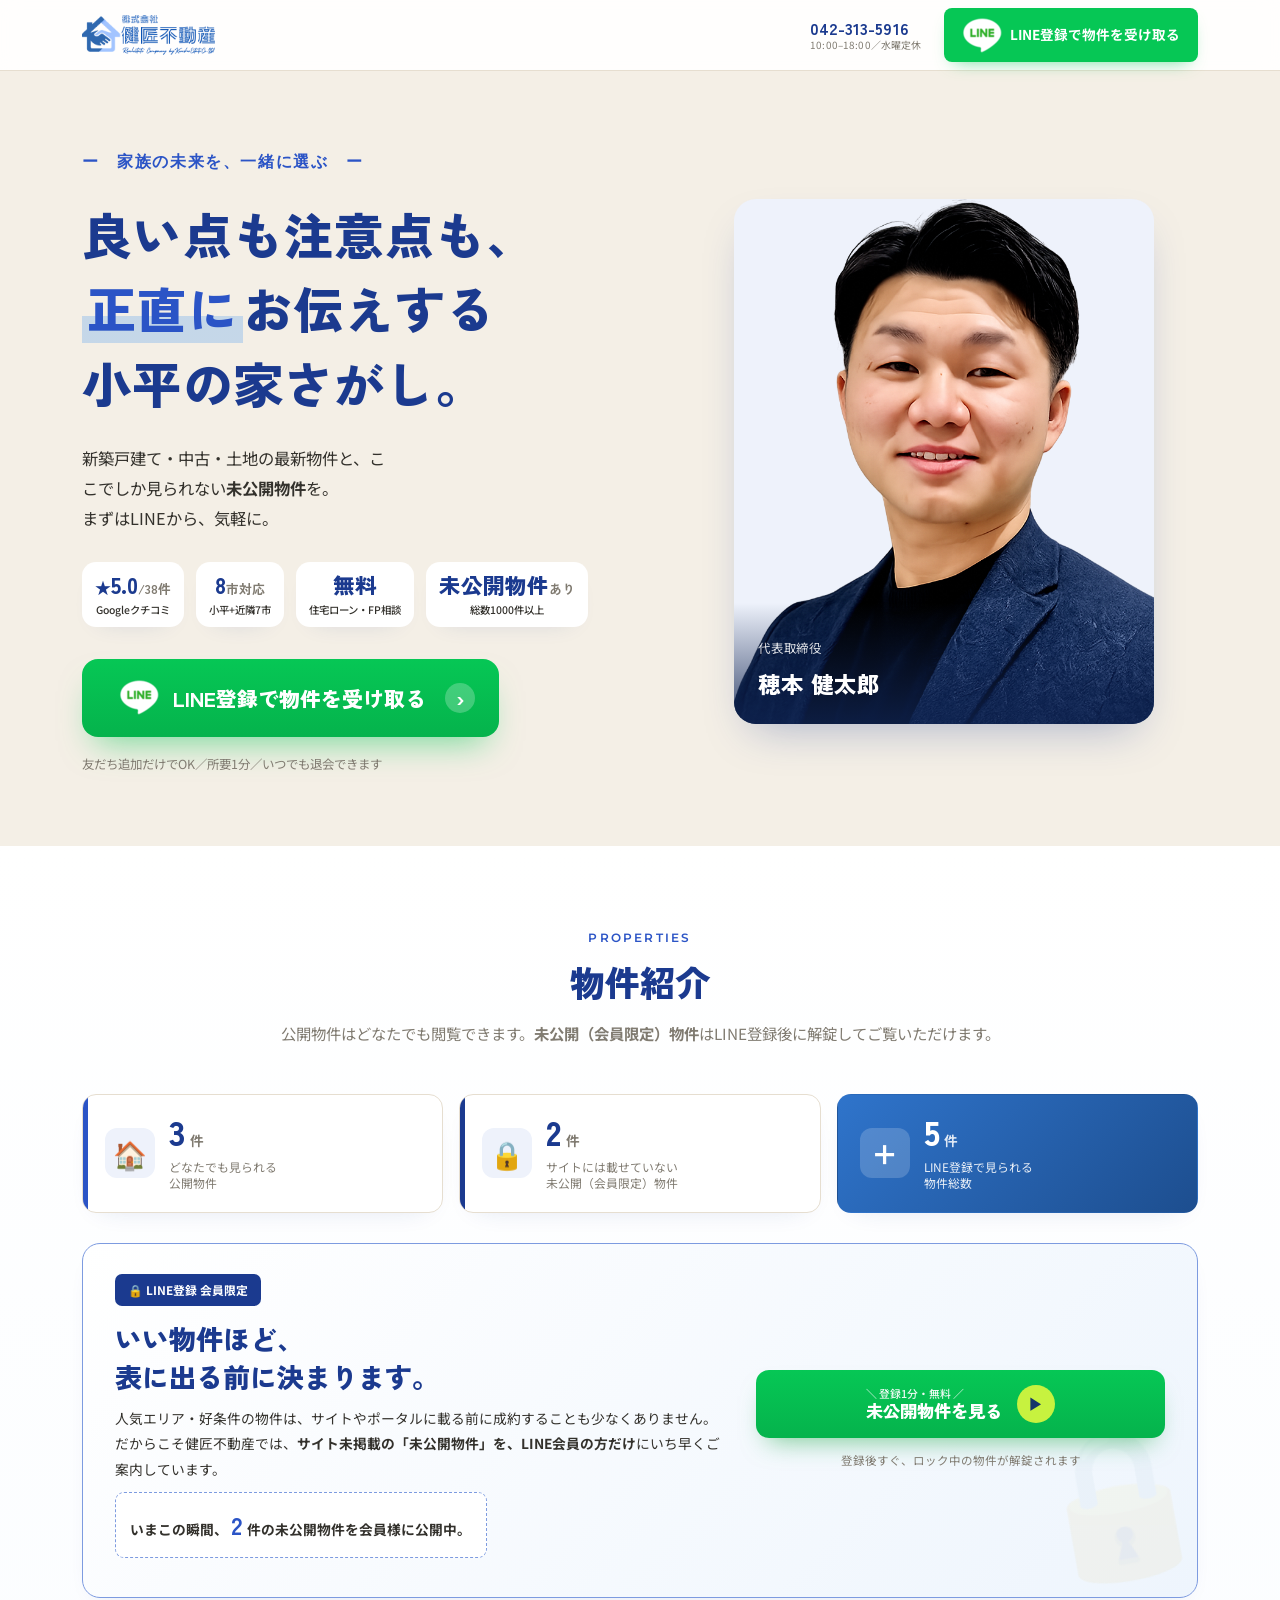
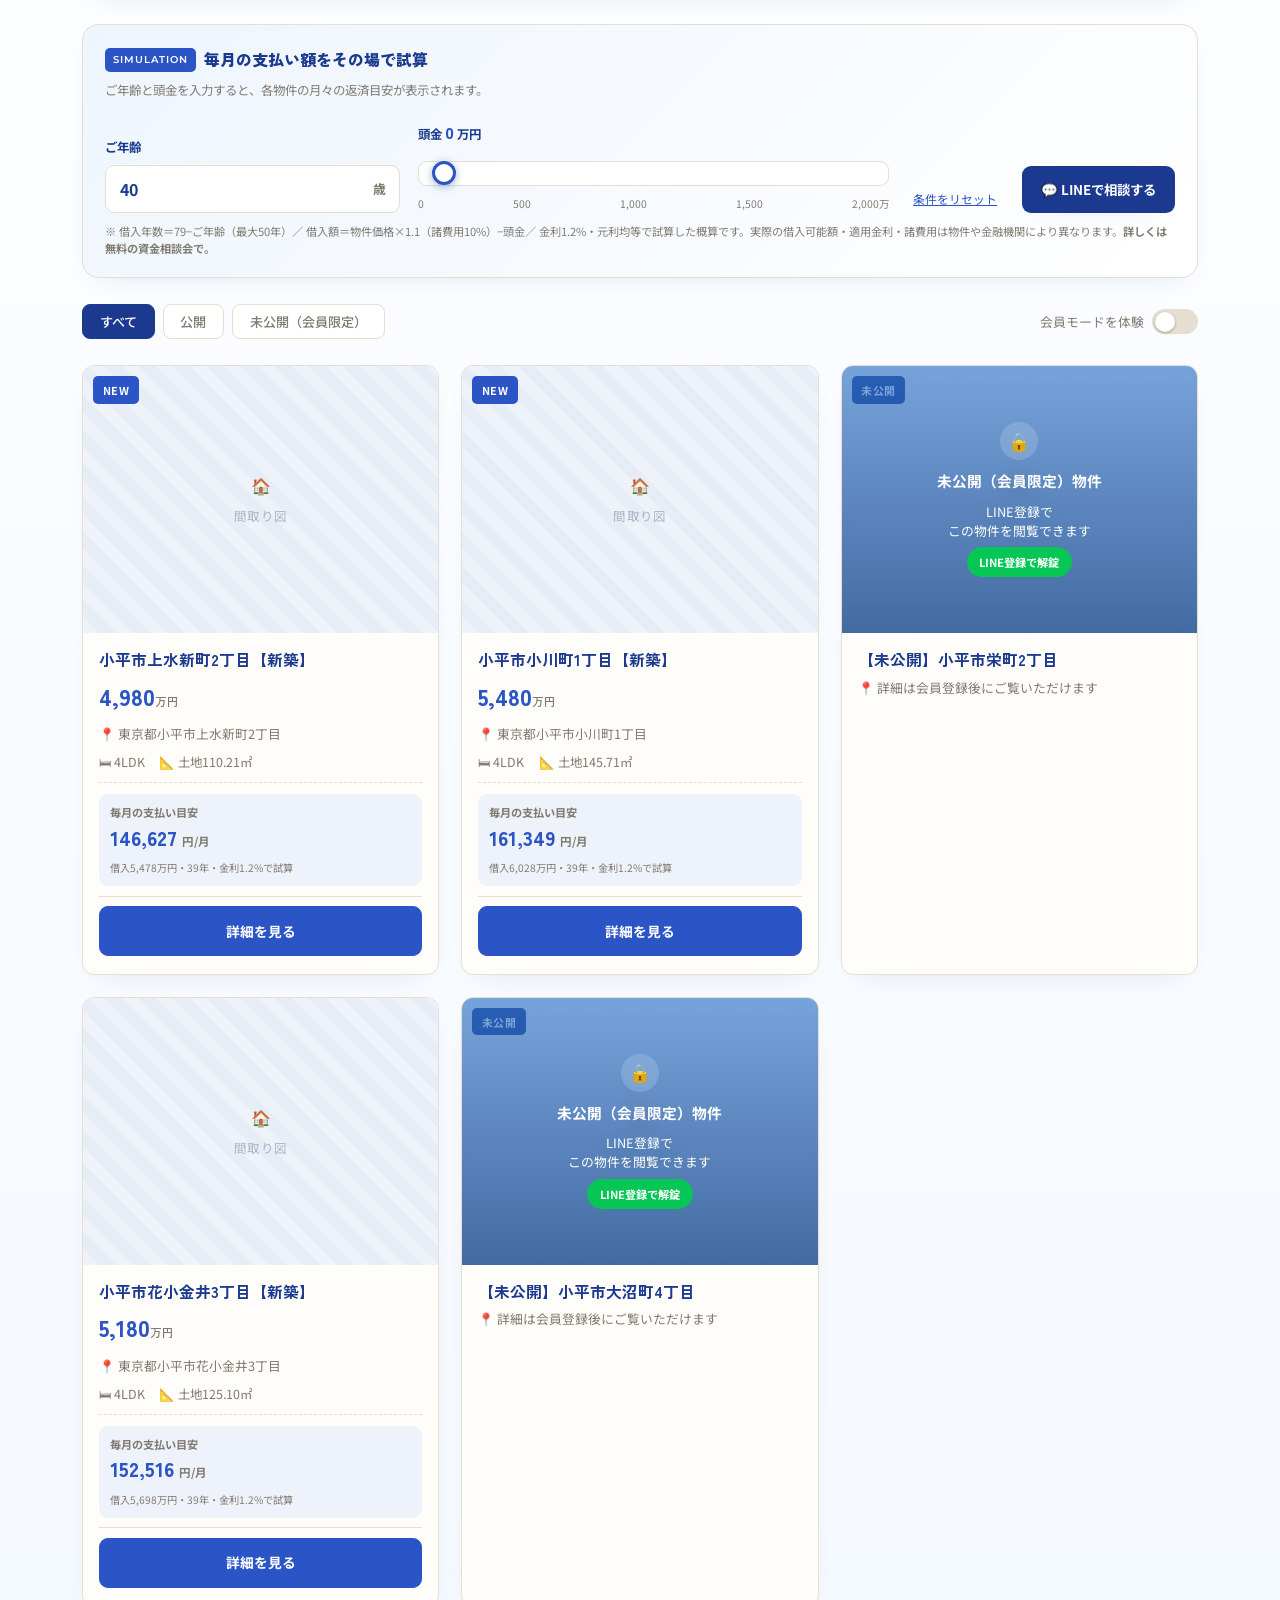
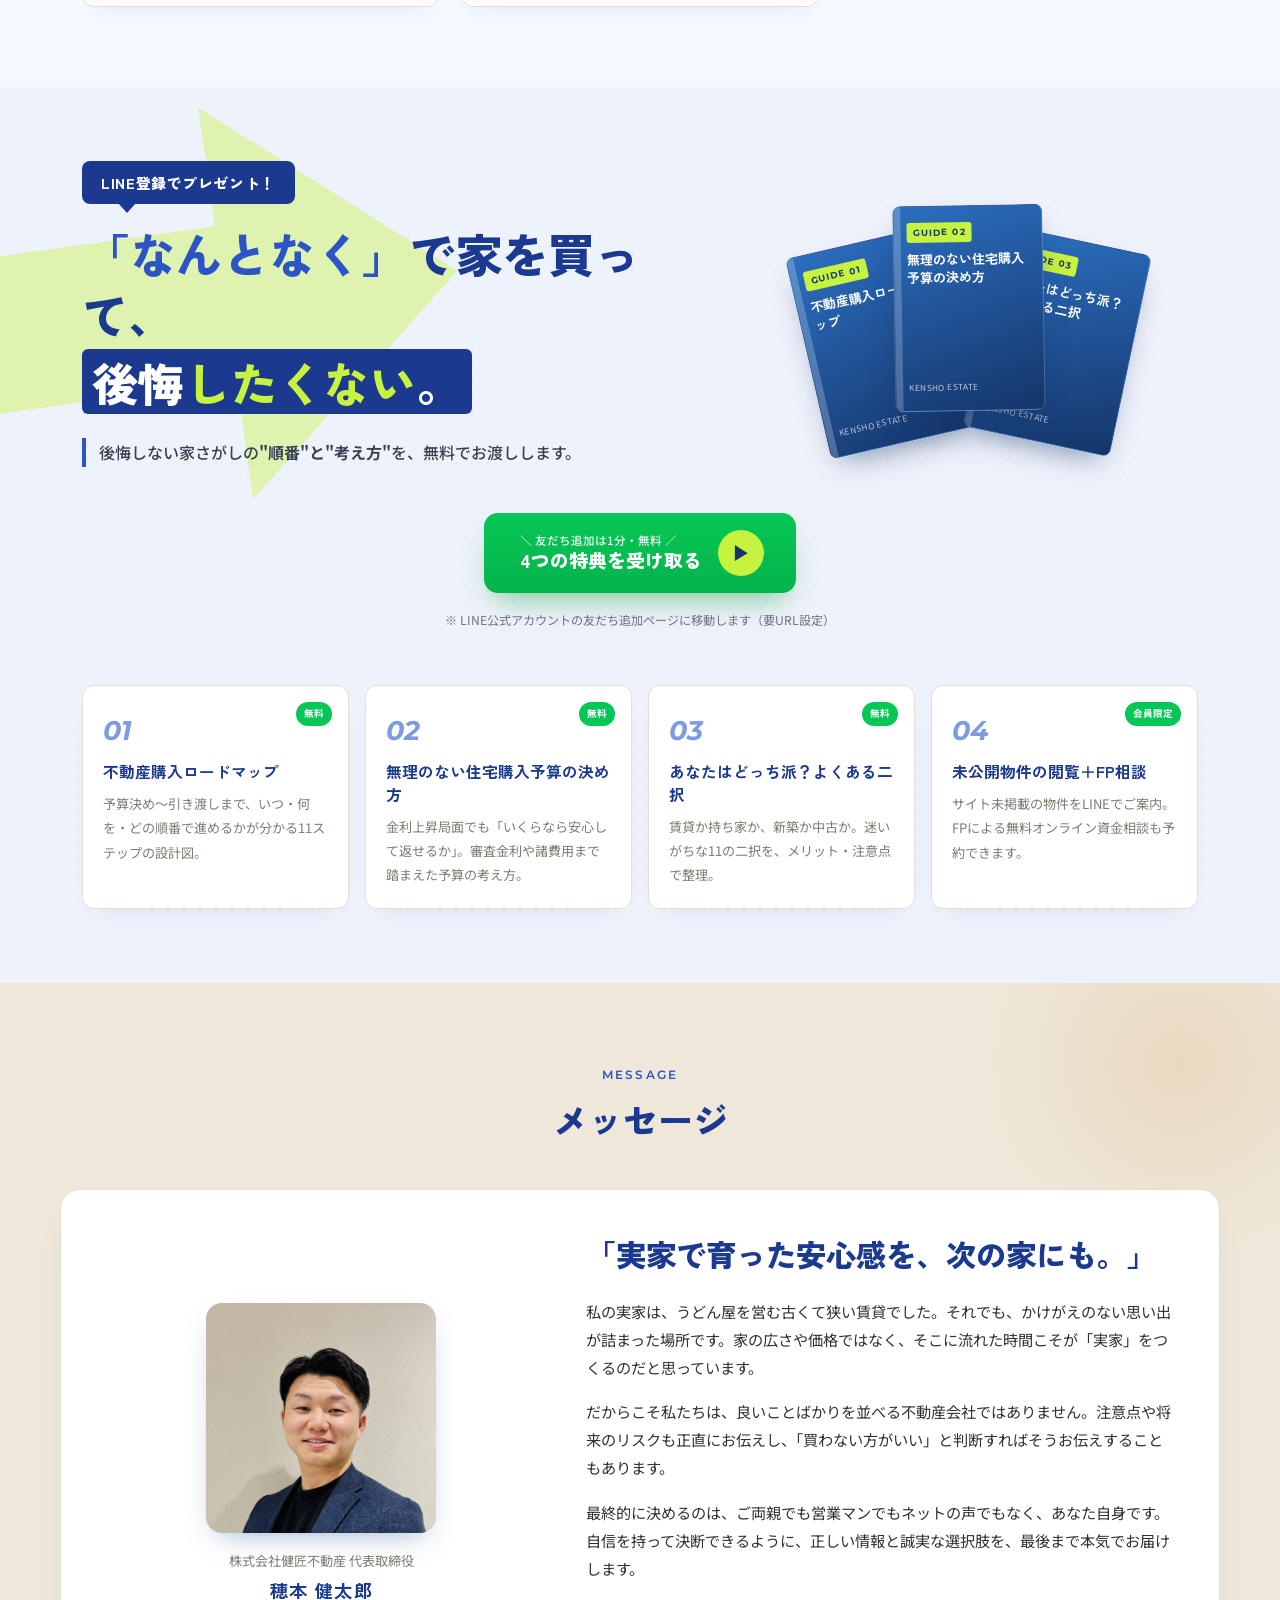
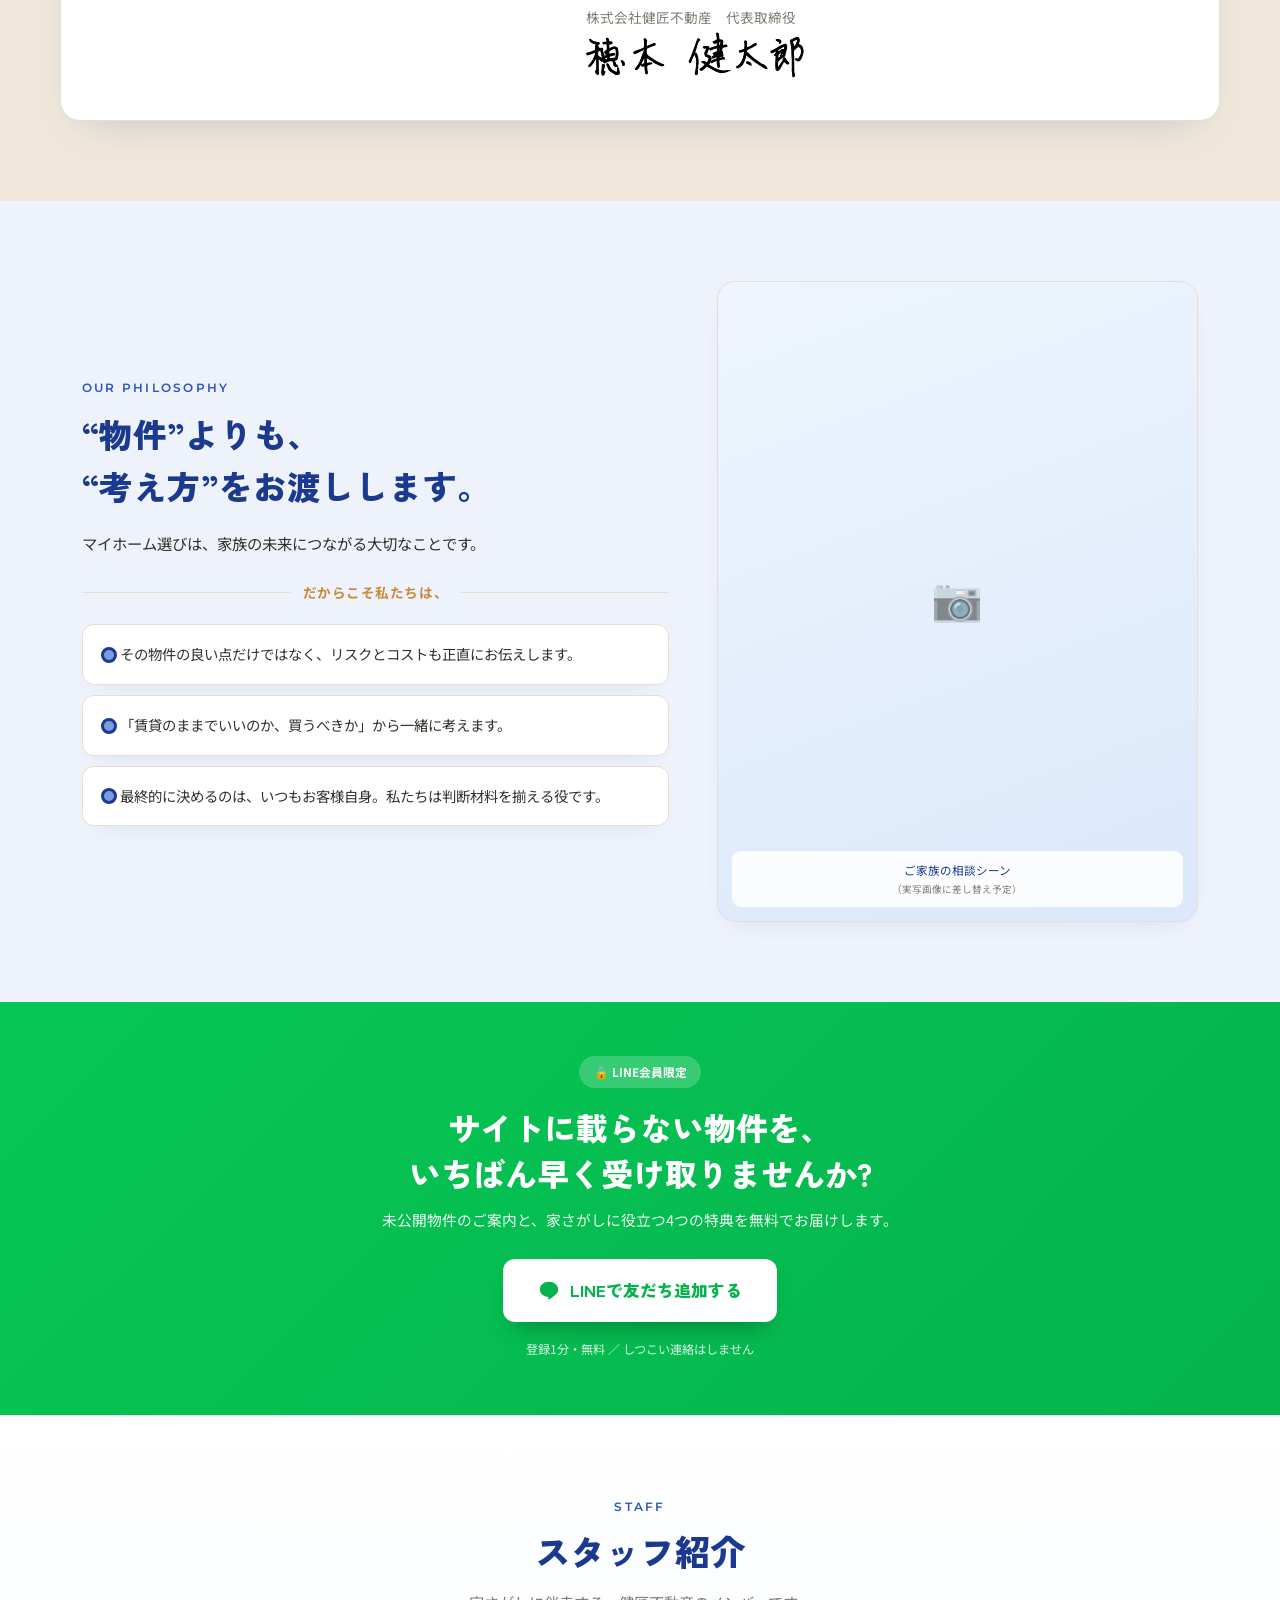
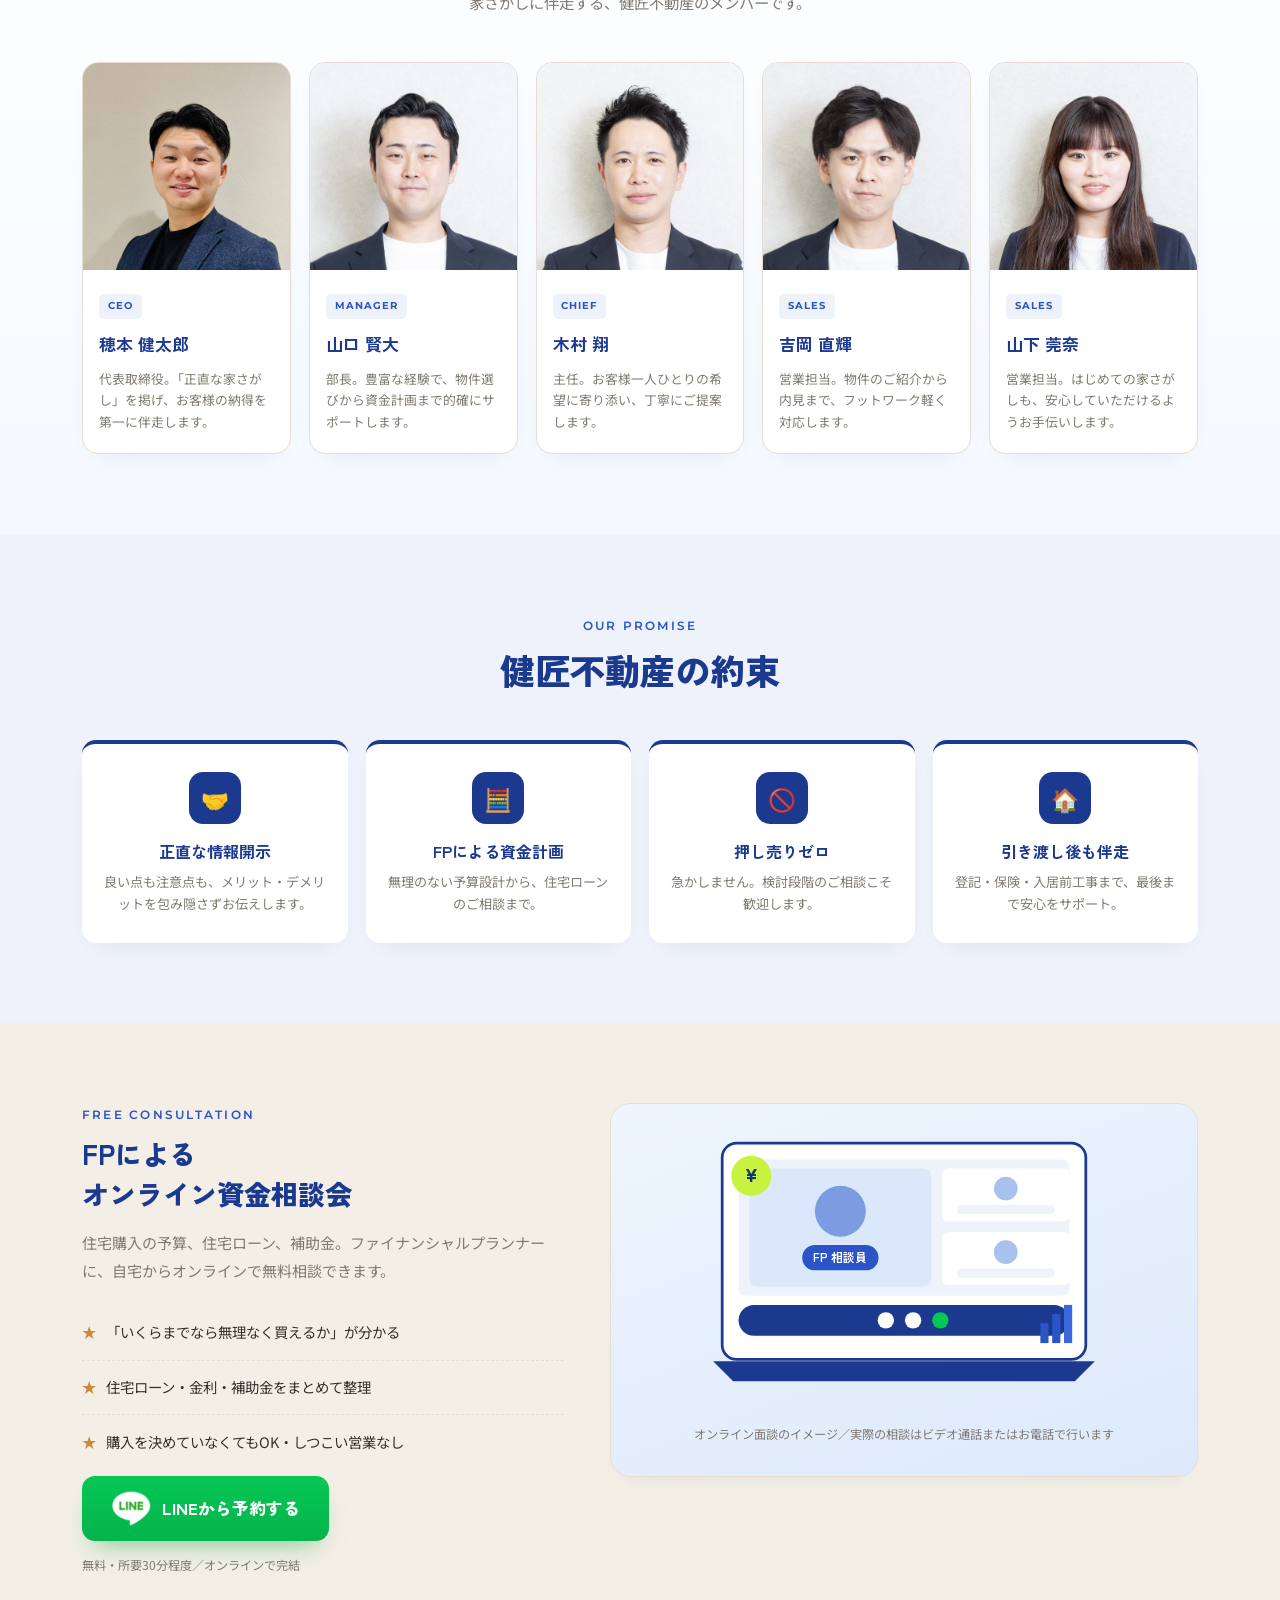
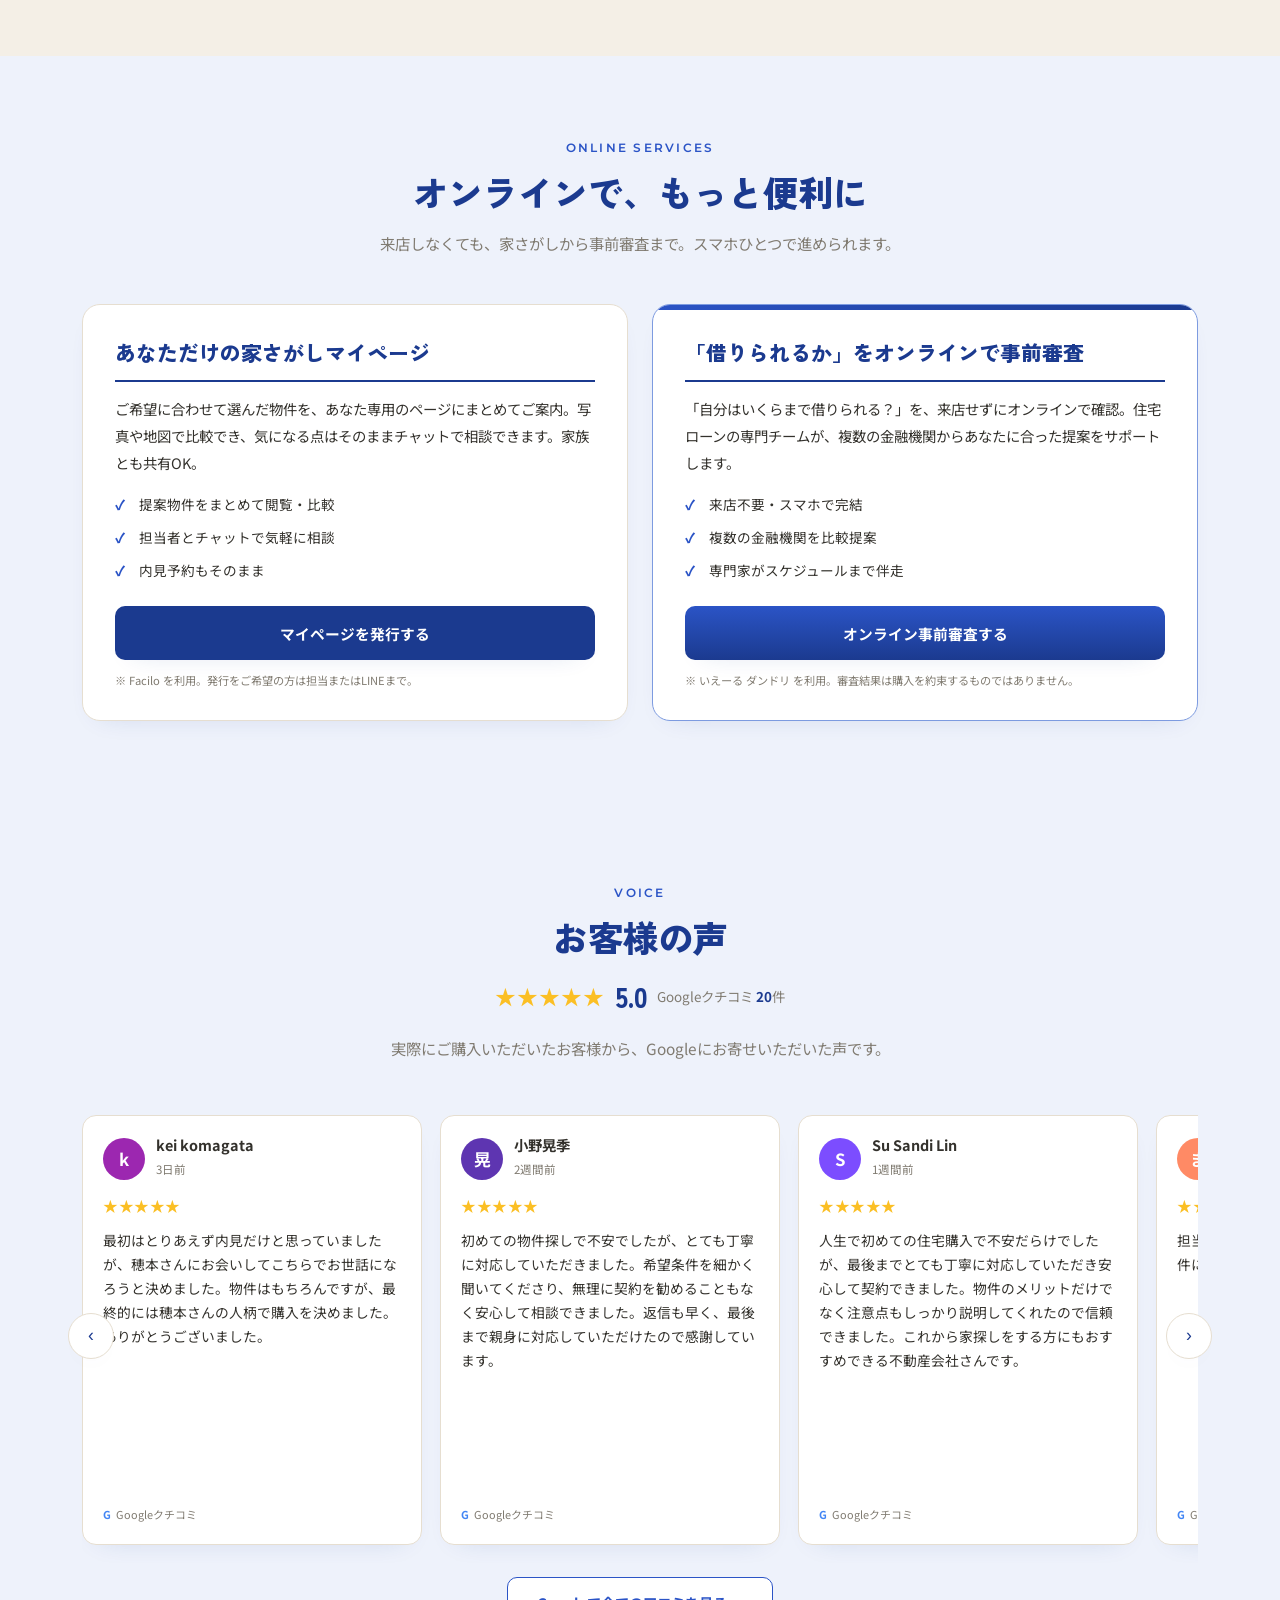
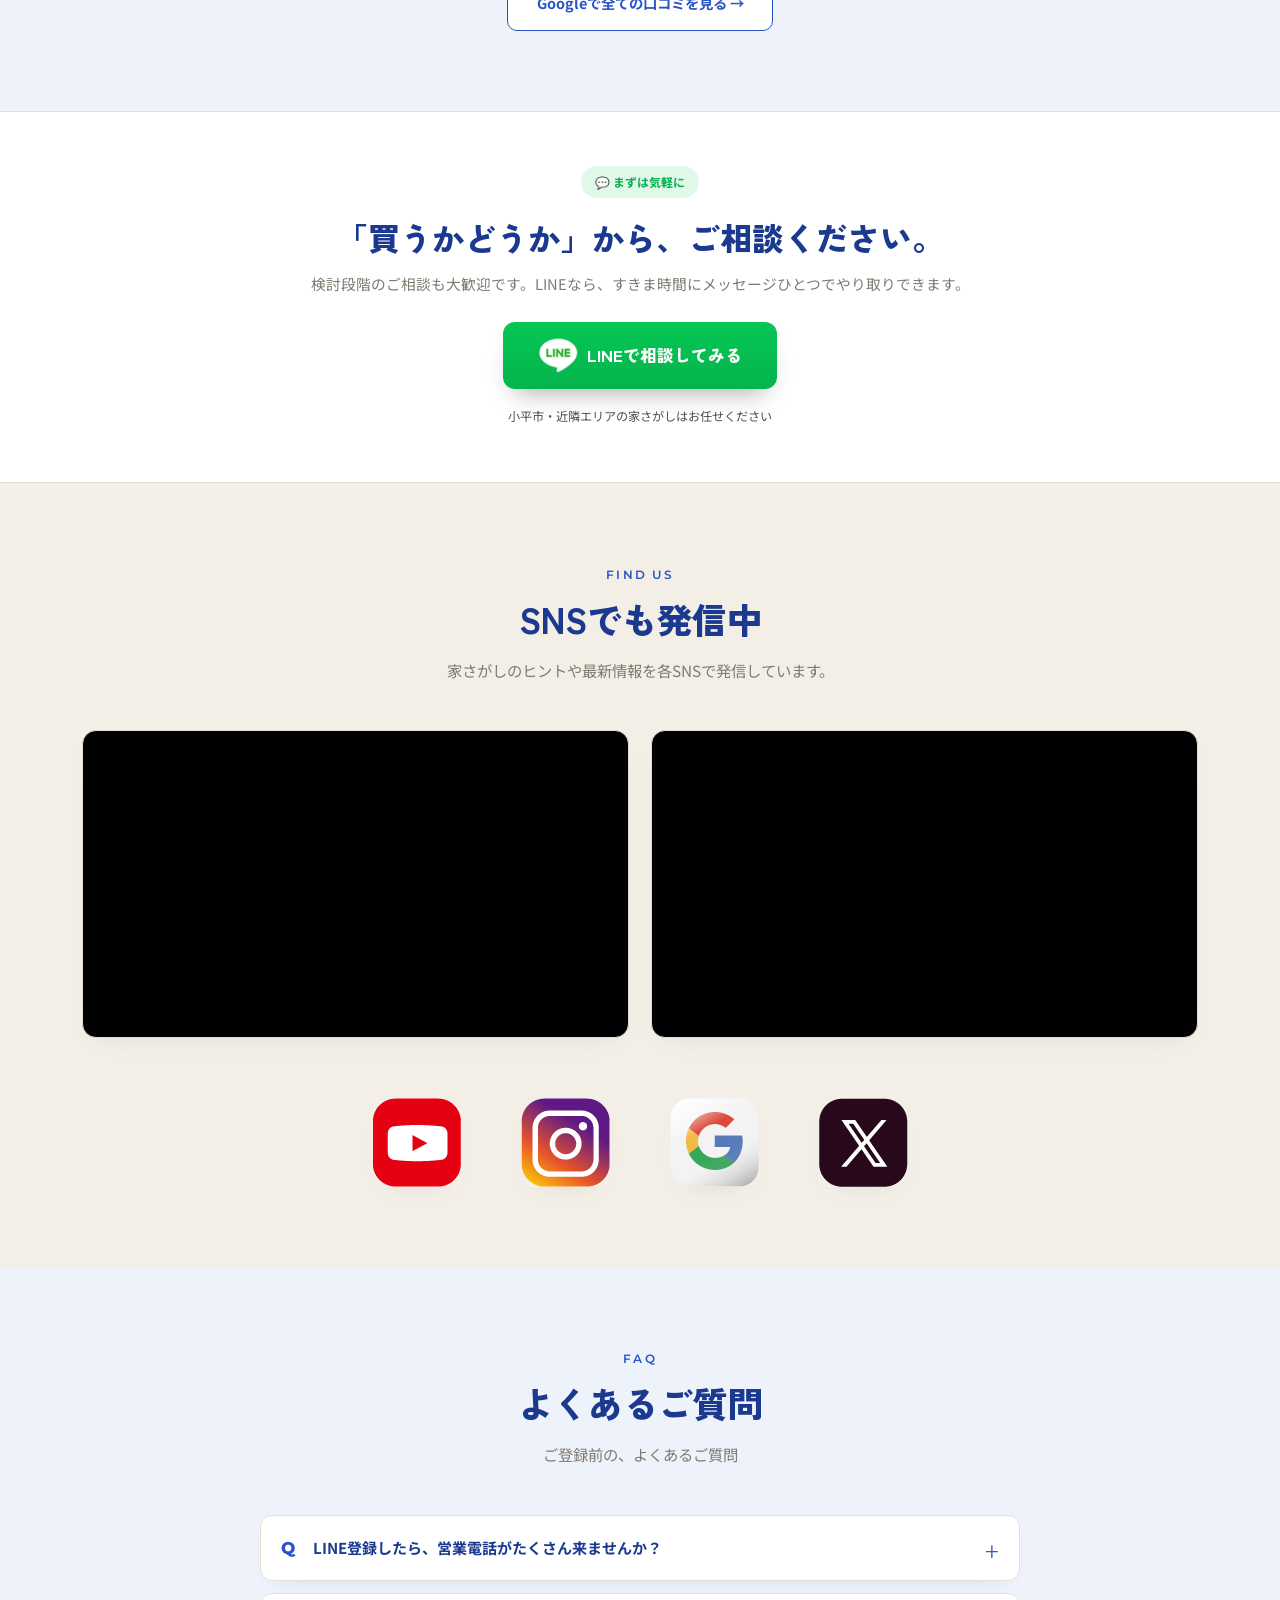
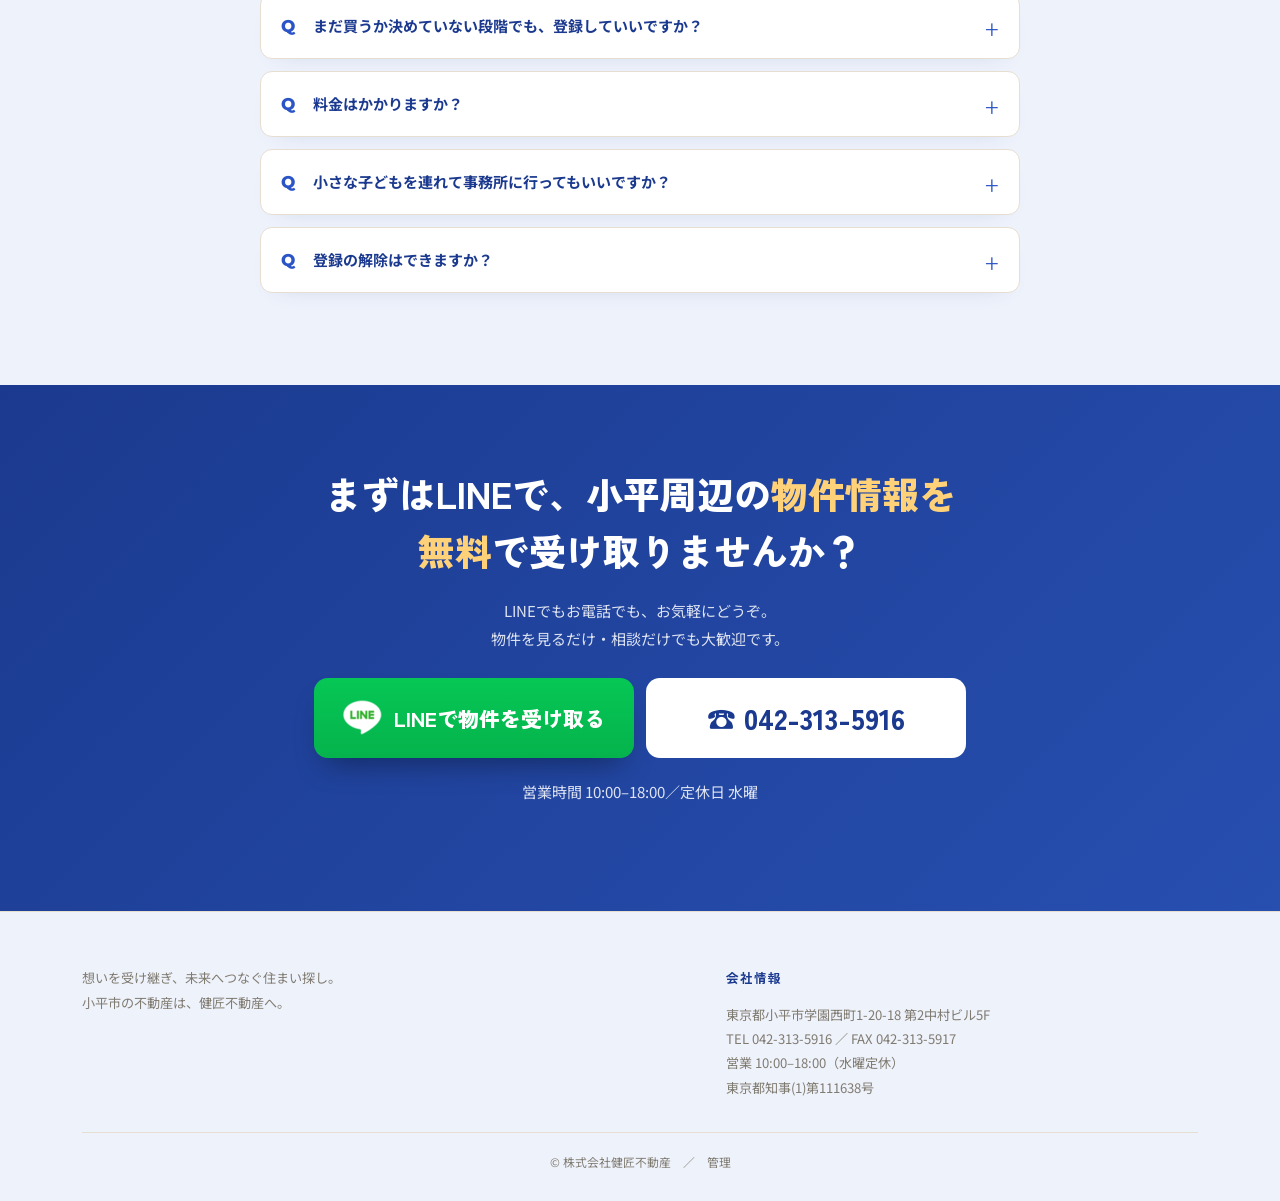
==== commit c131f740: "LINEのリンクを追加" ====
--- a/index.html
+++ b/index.html
@@ -16,7 +16,7 @@
     <a href="#top" class="logo"><img src="./assets/logo.png" alt="株式会社健匠不動産"></a>
     <div class="nav-links">
       <a href="tel:0423135916" class="nav-tel">042-313-5916<small>10:00–18:00／水曜定休</small></a>
-      <a href="#gift" class="btn-line"><img src="./assets/sns_line.png" alt="line">LINE登録で物件を受け取る</a>
+      <a href="https://page.line.me/450hfweg?oat_content=url&openQrModal=true" class="btn-line"><img src="./assets/sns_line.png" alt="line">LINE登録で物件を受け取る</a>
     </div>
   </div>
 </header>
@@ -43,7 +43,7 @@
         </div>
       </div>
 
-      <a href="#gift" class="hero-cta-btn line-cta-js"><img src="./assets/sns_line.png" alt="line"><span>LINE登録で物件を受け取る</span><span class="arrow">›</span></a>
+      <a href="https://page.line.me/450hfweg?oat_content=url&openQrModal=true" class="hero-cta-btn line-cta-js"><img src="./assets/sns_line.png" alt="line"><span>LINE登録で物件を受け取る</span><span class="arrow">›</span></a>
       <div class="hero-cta-sub">
         友だち追加だけでOK／所要1分／いつでも退会できます
       </div>
@@ -86,7 +86,7 @@
         <p class="mp-now">いまこの瞬間、<b id="mpCount">0</b> 件の未公開物件を会員様に公開中。</p>
       </div>
       <div class="mp-right">
-        <a href="#" id="lineLink2" class="mp-cta"><span><small>＼ 登録1分・無料 ／</small>未公開物件を見る</span><span class="play">▶</span></a>
+        <a href="https://page.line.me/450hfweg?oat_content=url&openQrModal=true" id="lineLink2" class="mp-cta"><span><small>＼ 登録1分・無料 ／</small>未公開物件を見る</span><span class="play">▶</span></a>
         <span class="mp-sub">登録後すぐ、ロック中の物件が解錠されます</span>
       </div>
     </div>
@@ -104,7 +104,7 @@
           <div class="sim-ticks"><span>0</span><span>500</span><span>1,000</span><span>1,500</span><span>2,000万</span></div>
         </div>
         <button class="sim-reset" id="simReset">条件をリセット</button>
-        <a href="#" class="sim-book line-cta-js">💬 LINEで相談する</a>
+        <a href="https://page.line.me/450hfweg?oat_content=url&openQrModal=true" class="sim-book line-cta-js">💬 LINEで相談する</a>
       </div>
       <p class="sim-note">※ 借入年数＝79−ご年齢（最大50年）／ 借入額＝物件価格×1.1（諸費用10%）−頭金／ 金利1.2%・元利均等で試算した概算です。実際の借入可能額・適用金利・諸費用は物件や金融機関により異なります。<strong>詳しくは無料の資金相談会で。</strong></p>
     </div>
@@ -140,7 +140,7 @@
     </div>
 
     <div class="gift-cta-wrap reveal">
-      <a href="#" id="lineLink" class="gift-cta">
+      <a href="https://page.line.me/450hfweg?oat_content=url&openQrModal=true" id="lineLink" class="gift-cta">
         <span><small>＼ 友だち追加は1分・無料 ／</small>4つの特典を受け取る</span>
         <span class="play">▶</span>
       </a>
@@ -204,7 +204,7 @@
     <span class="lb-badge">🔒 LINE会員限定</span>
     <h2>サイトに載らない物件を、<br>いちばん早く受け取りませんか?</h2>
     <p>未公開物件のご案内と、家さがしに役立つ4つの特典を無料でお届けします。</p>
-    <a href="#" class="lb-btn line-cta-js"><svg viewBox="0 0 24 24"><path d="M12 2C6.48 2 2 5.69 2 10.23c0 4.06 3.55 7.46 8.35 8.1.32.07.77.21.88.49.1.25.07.65.03.9l-.14.85c-.04.25-.2.99.87.54 1.07-.45 5.76-3.39 7.86-5.81C21.36 13.6 22 11.99 22 10.23 22 5.69 17.52 2 12 2z"/></svg>LINEで友だち追加する</a>
+    <a href="https://page.line.me/450hfweg?oat_content=url&openQrModal=true" class="lb-btn line-cta-js"><svg viewBox="0 0 24 24"><path d="M12 2C6.48 2 2 5.69 2 10.23c0 4.06 3.55 7.46 8.35 8.1.32.07.77.21.88.49.1.25.07.65.03.9l-.14.85c-.04.25-.2.99.87.54 1.07-.45 5.76-3.39 7.86-5.81C21.36 13.6 22 11.99 22 10.23 22 5.69 17.52 2 12 2z"/></svg>LINEで友だち追加する</a>
     <span class="lb-sub">登録1分・無料 ／ しつこい連絡はしません</span>
   </div>
 </section>
@@ -330,14 +330,14 @@
         <h3>あなただけの家さがしマイページ</h3>
         <p>ご希望に合わせて選んだ物件を、あなた専用のページにまとめてご案内。写真や地図で比較でき、気になる点はそのままチャットで相談できます。家族とも共有OK。</p>
         <ul class="svc-list"><li>提案物件をまとめて閲覧・比較</li><li>担当者とチャットで気軽に相談</li><li>内見予約もそのまま</li></ul>
-        <a href="#" data-link="mypage" target="_blank" rel="noopener" class="svc-btn">マイページを発行する</a>
+        <a href="https://page.line.me/450hfweg?oat_content=url&openQrModal=true" data-link="mypage" target="_blank" rel="noopener" class="svc-btn">マイページを発行する</a>
         <span class="svc-note">※ Facilo を利用。発行をご希望の方は担当またはLINEまで。</span>
       </div>
       <div class="svc reveal accent">
         <h3>「借りられるか」をオンラインで事前審査</h3>
         <p>「自分はいくらまで借りられる？」を、来店せずにオンラインで確認。住宅ローンの専門チームが、複数の金融機関からあなたに合った提案をサポートします。</p>
         <ul class="svc-list"><li>来店不要・スマホで完結</li><li>複数の金融機関を比較提案</li><li>専門家がスケジュールまで伴走</li></ul>
-        <a href="#" data-link="prescreen" target="_blank" rel="noopener" class="svc-btn alt">オンライン事前審査する</a>
+        <a href="https://page.line.me/450hfweg?oat_content=url&openQrModal=true" data-link="prescreen" target="_blank" rel="noopener" class="svc-btn alt">オンライン事前審査する</a>
         <span class="svc-note">※ いえーる ダンドリ を利用。審査結果は購入を約束するものではありません。</span>
       </div>
     </div>
@@ -374,7 +374,7 @@
     <span class="lb-badge">💬 まずは気軽に</span>
     <h2>「買うかどうか」から、ご相談ください。</h2>
     <p>検討段階のご相談も大歓迎です。LINEなら、すきま時間にメッセージひとつでやり取りできます。</p>
-    <a href="#" class="lb-btn line-cta-js"><img src="./assets/sns_line.png" alt="line">LINEで相談してみる</a>
+    <a href="https://page.line.me/450hfweg?oat_content=url&openQrModal=true" class="lb-btn line-cta-js"><img src="./assets/sns_line.png" alt="line">LINEで相談してみる</a>
     <span class="lb-sub">小平市・近隣エリアの家さがしはお任せください</span>
   </div>
 </section>
@@ -434,7 +434,7 @@
     <h2>まずはLINEで、<br class="sp-only">小平周辺の<span class="hl-gold">物件情報を</span><br><span class="hl-gold">無料</span>で受け取りませんか？</h2>
     <p>LINEでもお電話でも、お気軽にどうぞ。<br>物件を見るだけ・相談だけでも大歓迎です。</p>
     <div class="final-btns">
-      <a href="#" class="final-btn line-cta-js"><img src="./assets/sns_line.png" alt="line">LINEで物件を受け取る</a>
+      <a href="https://page.line.me/450hfweg?oat_content=url&openQrModal=true" class="final-btn line-cta-js"><img src="./assets/sns_line.png" alt="line">LINEで物件を受け取る</a>
       <a href="tel:0423135916" class="final-btn-tel">☎ 042-313-5916</a>
     </div>
     <p class="final-note">営業時間 10:00–18:00／定休日 水曜</p>
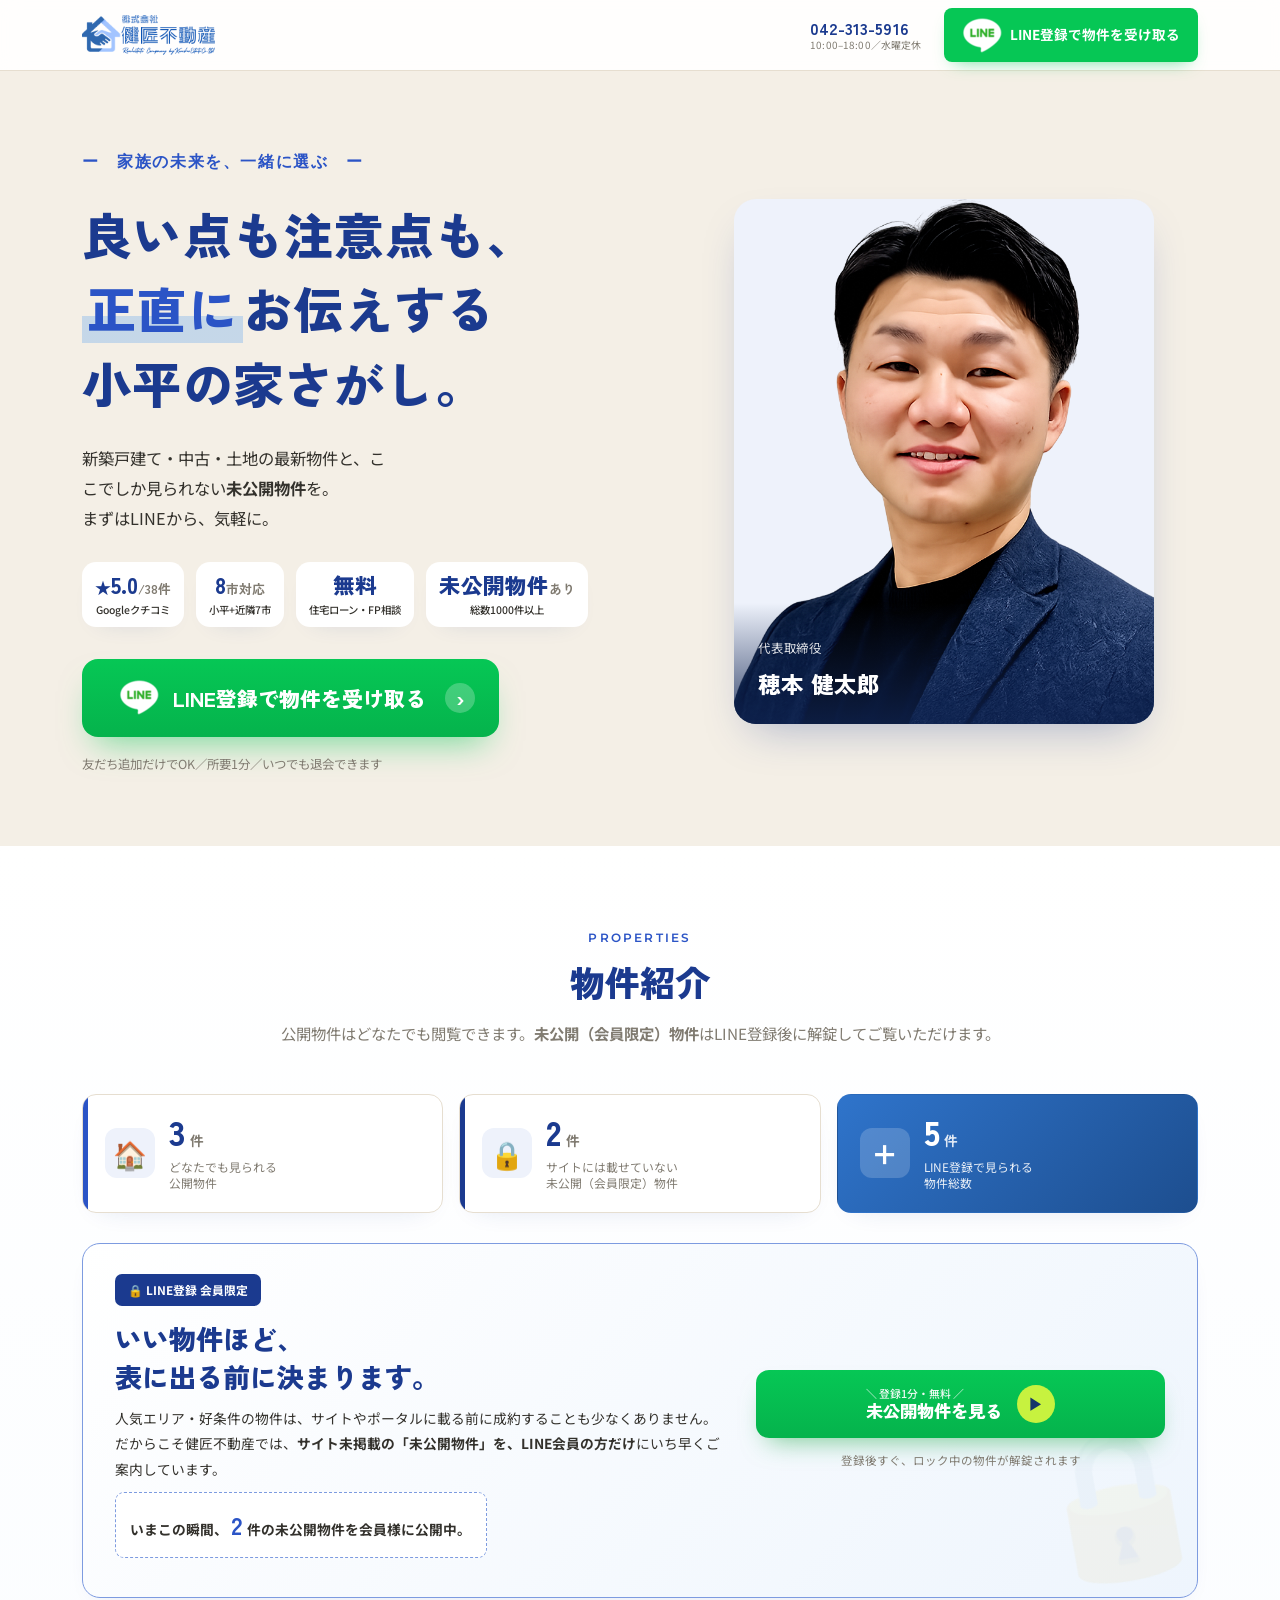
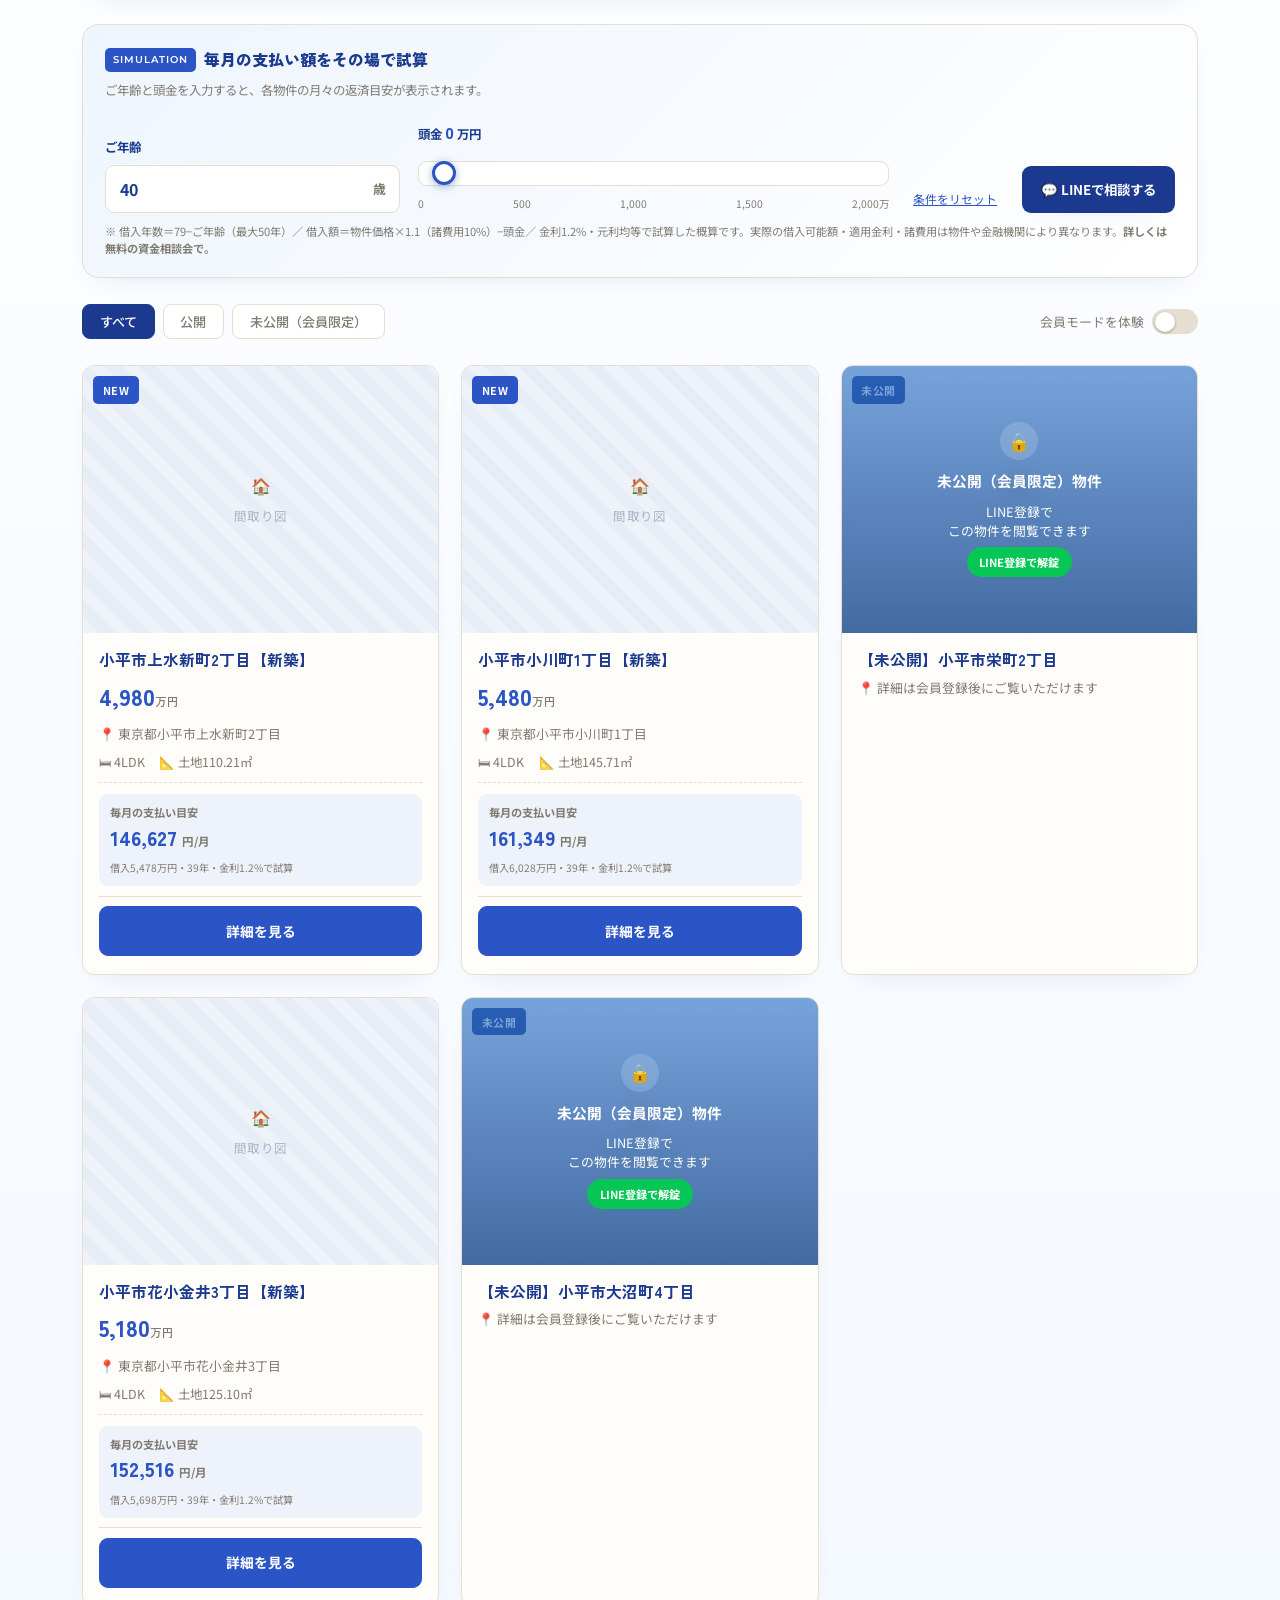
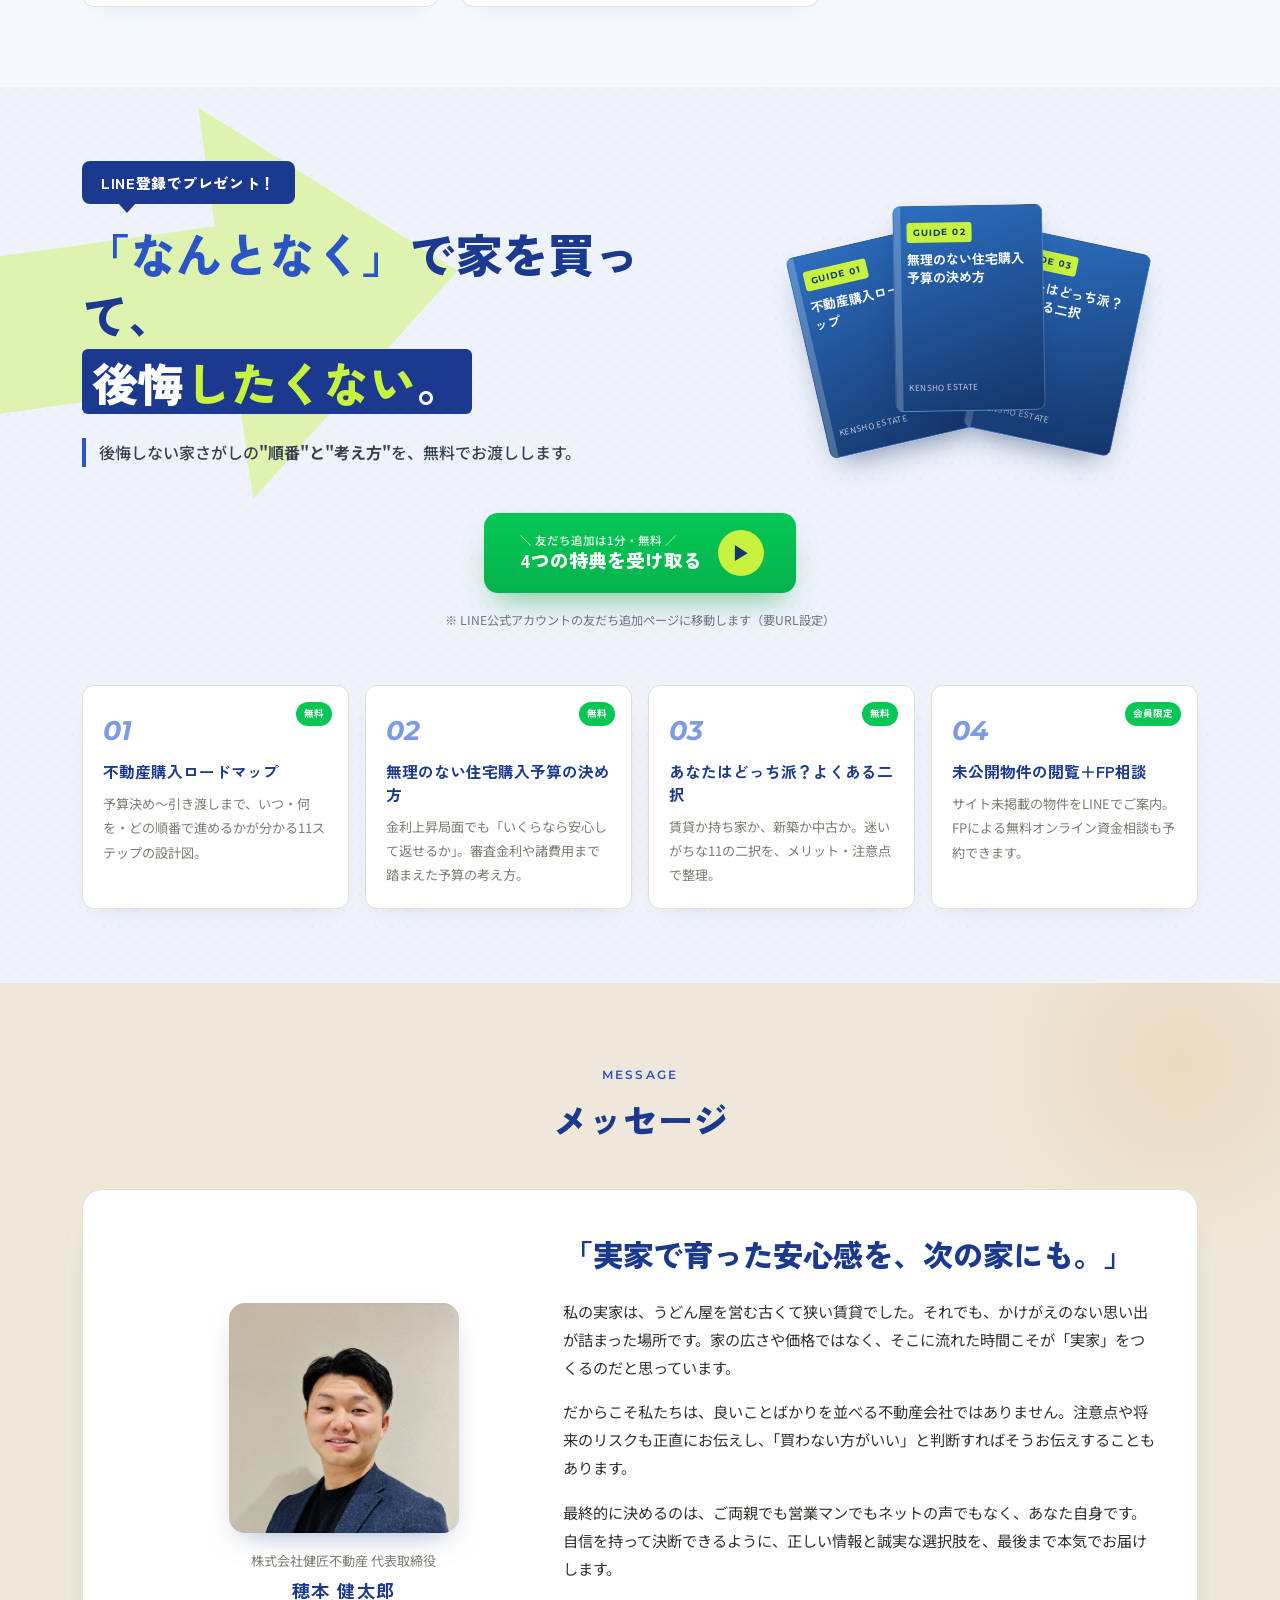
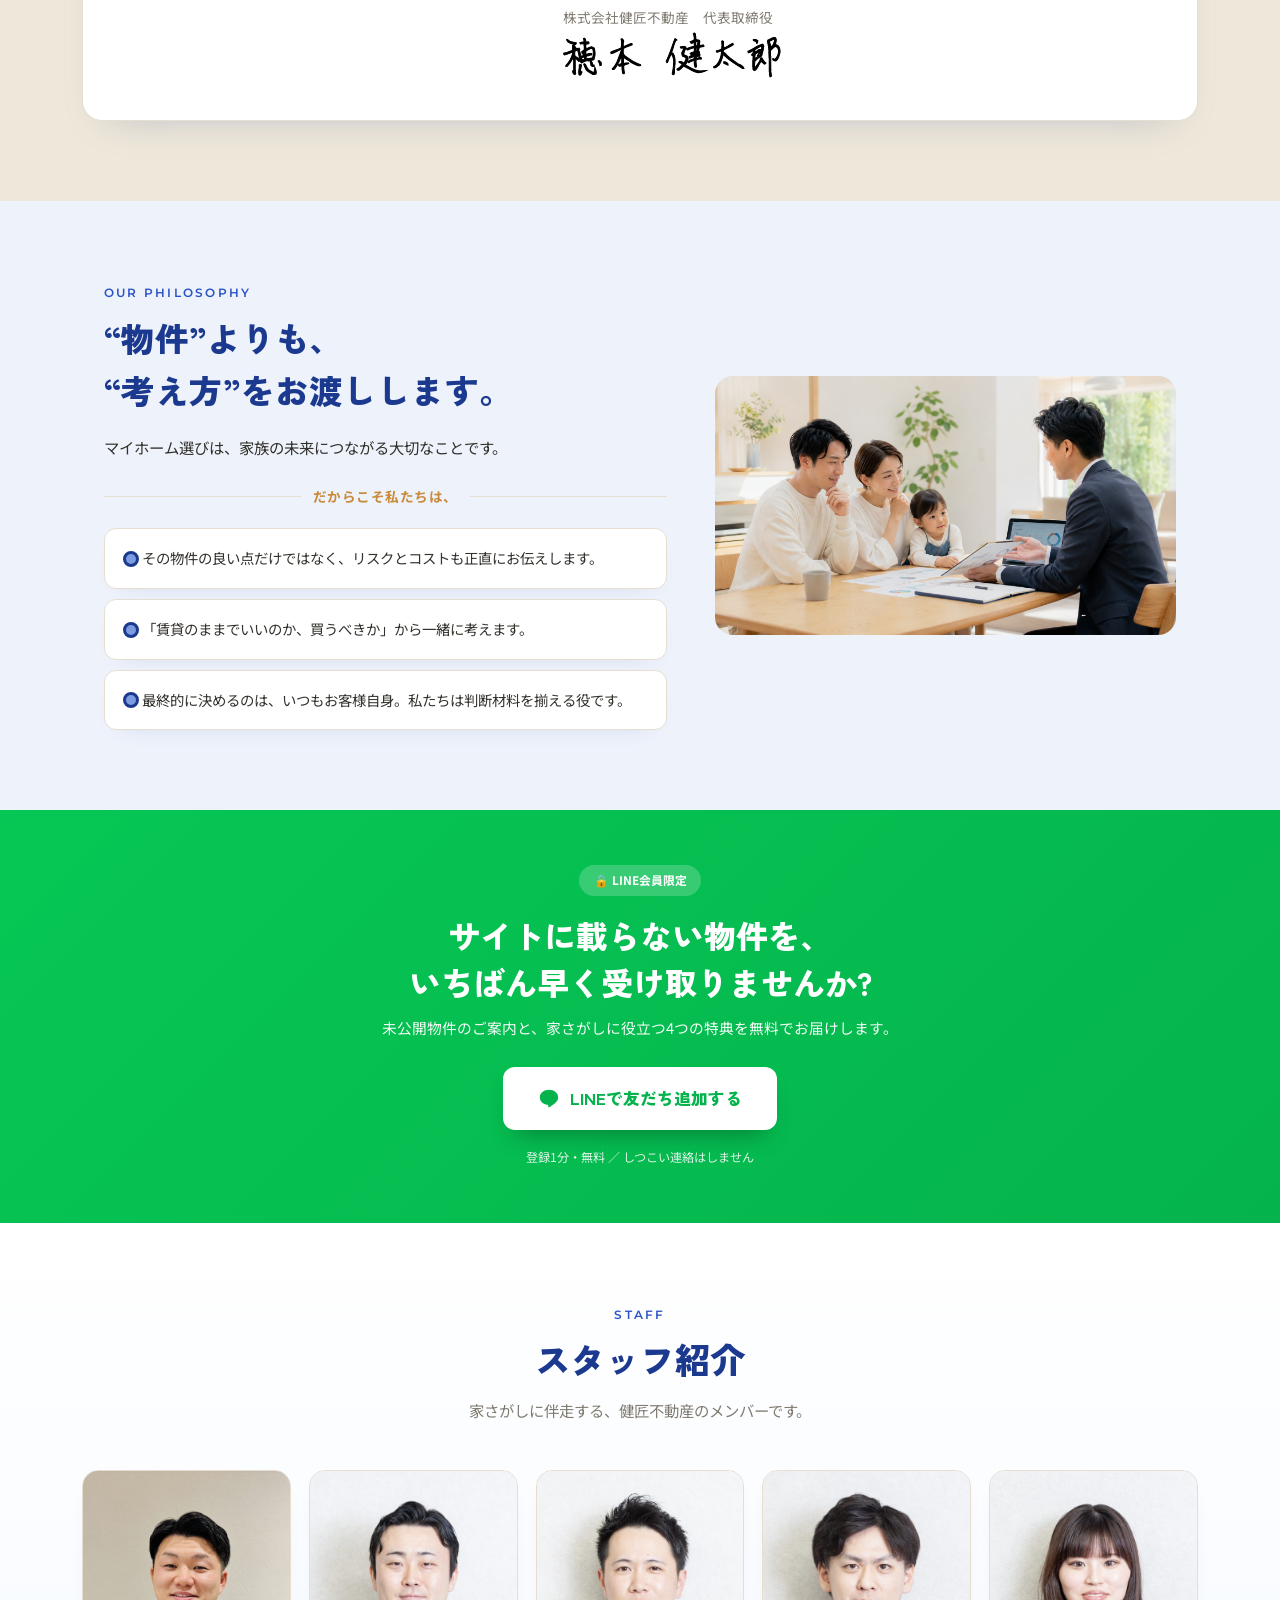
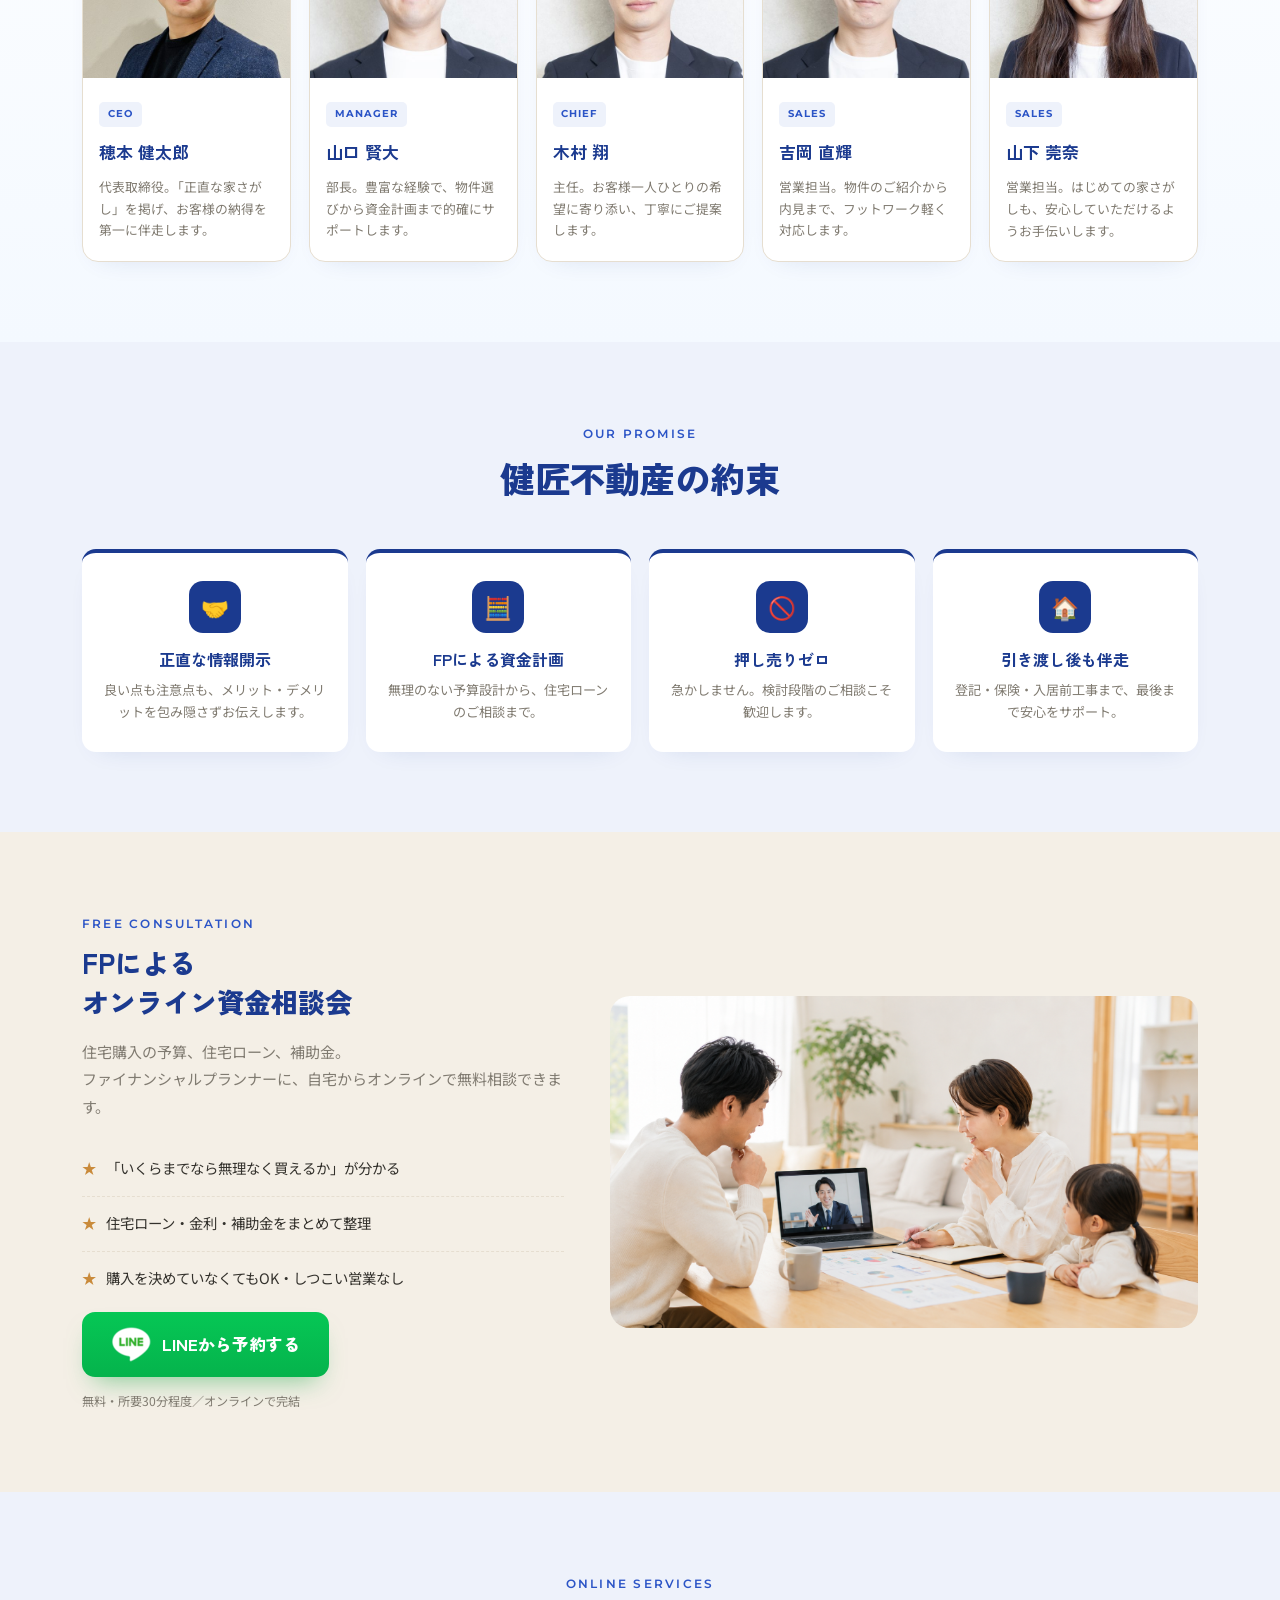
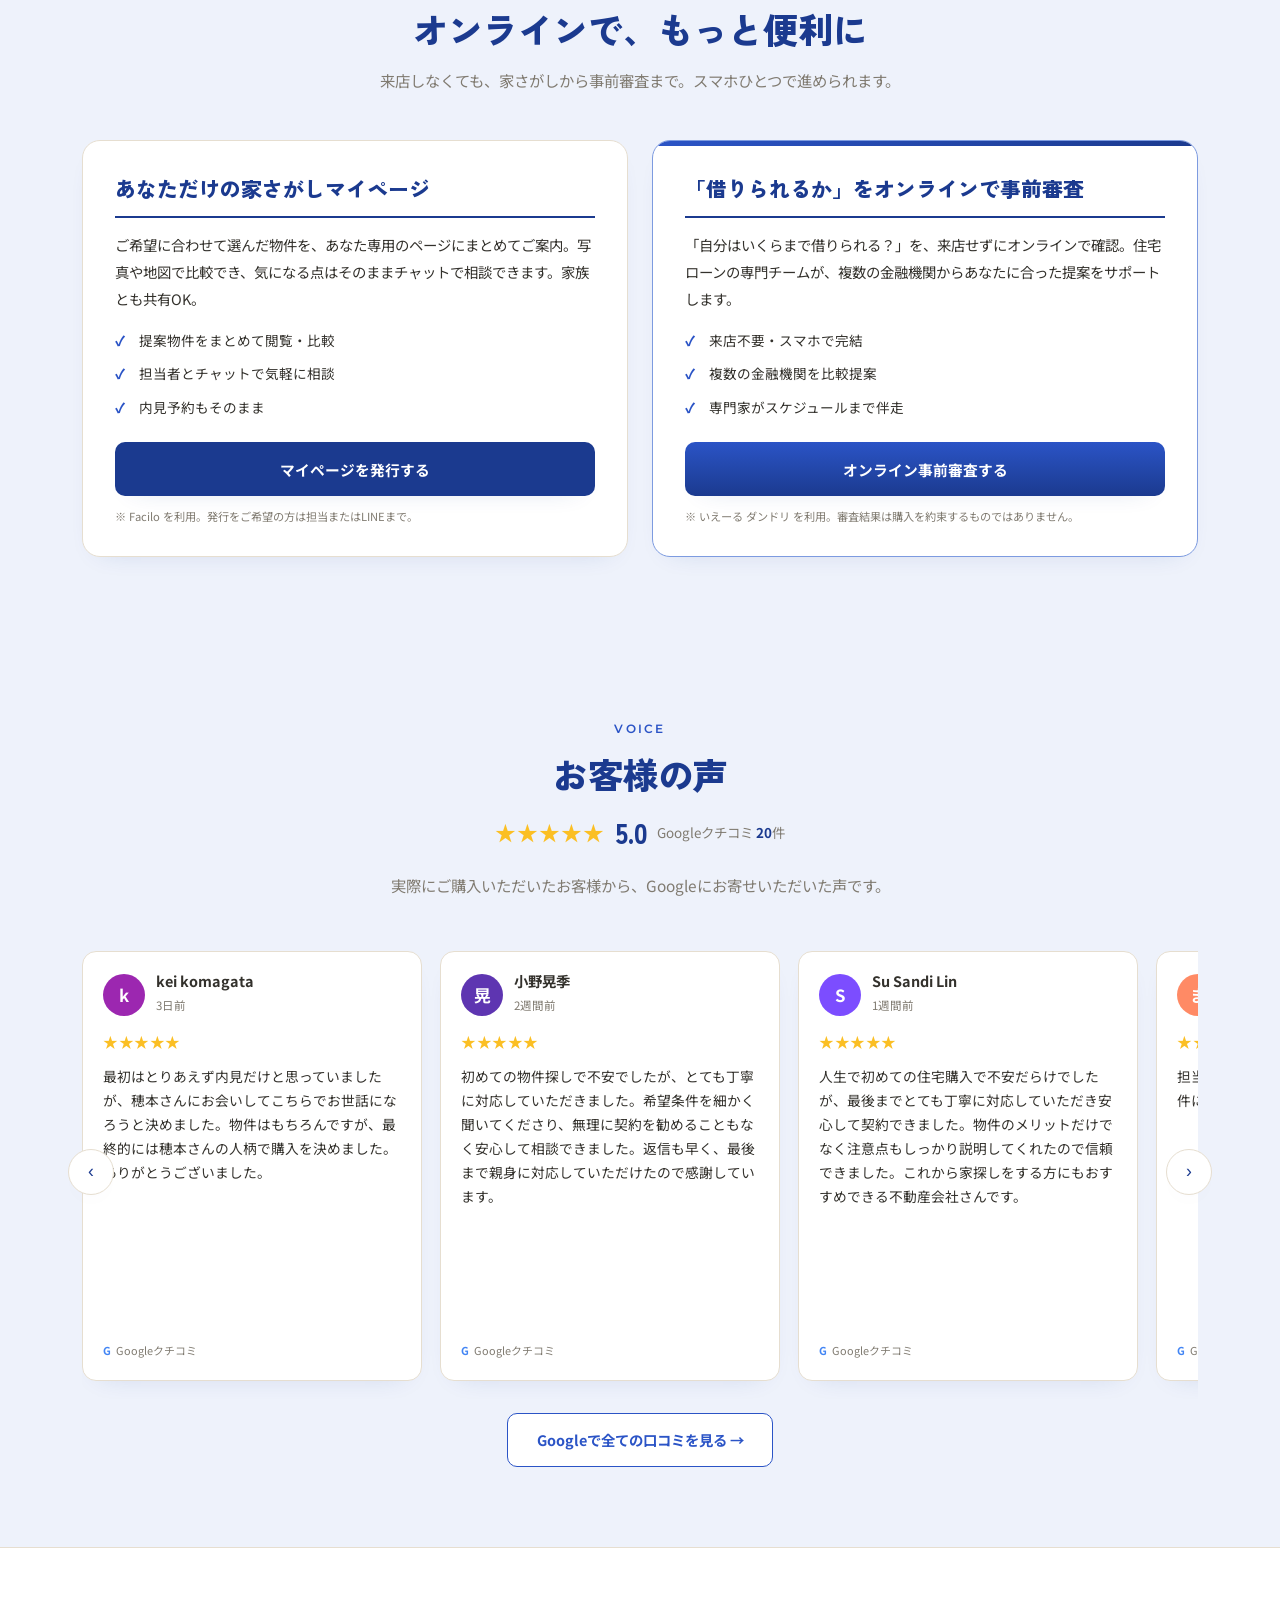
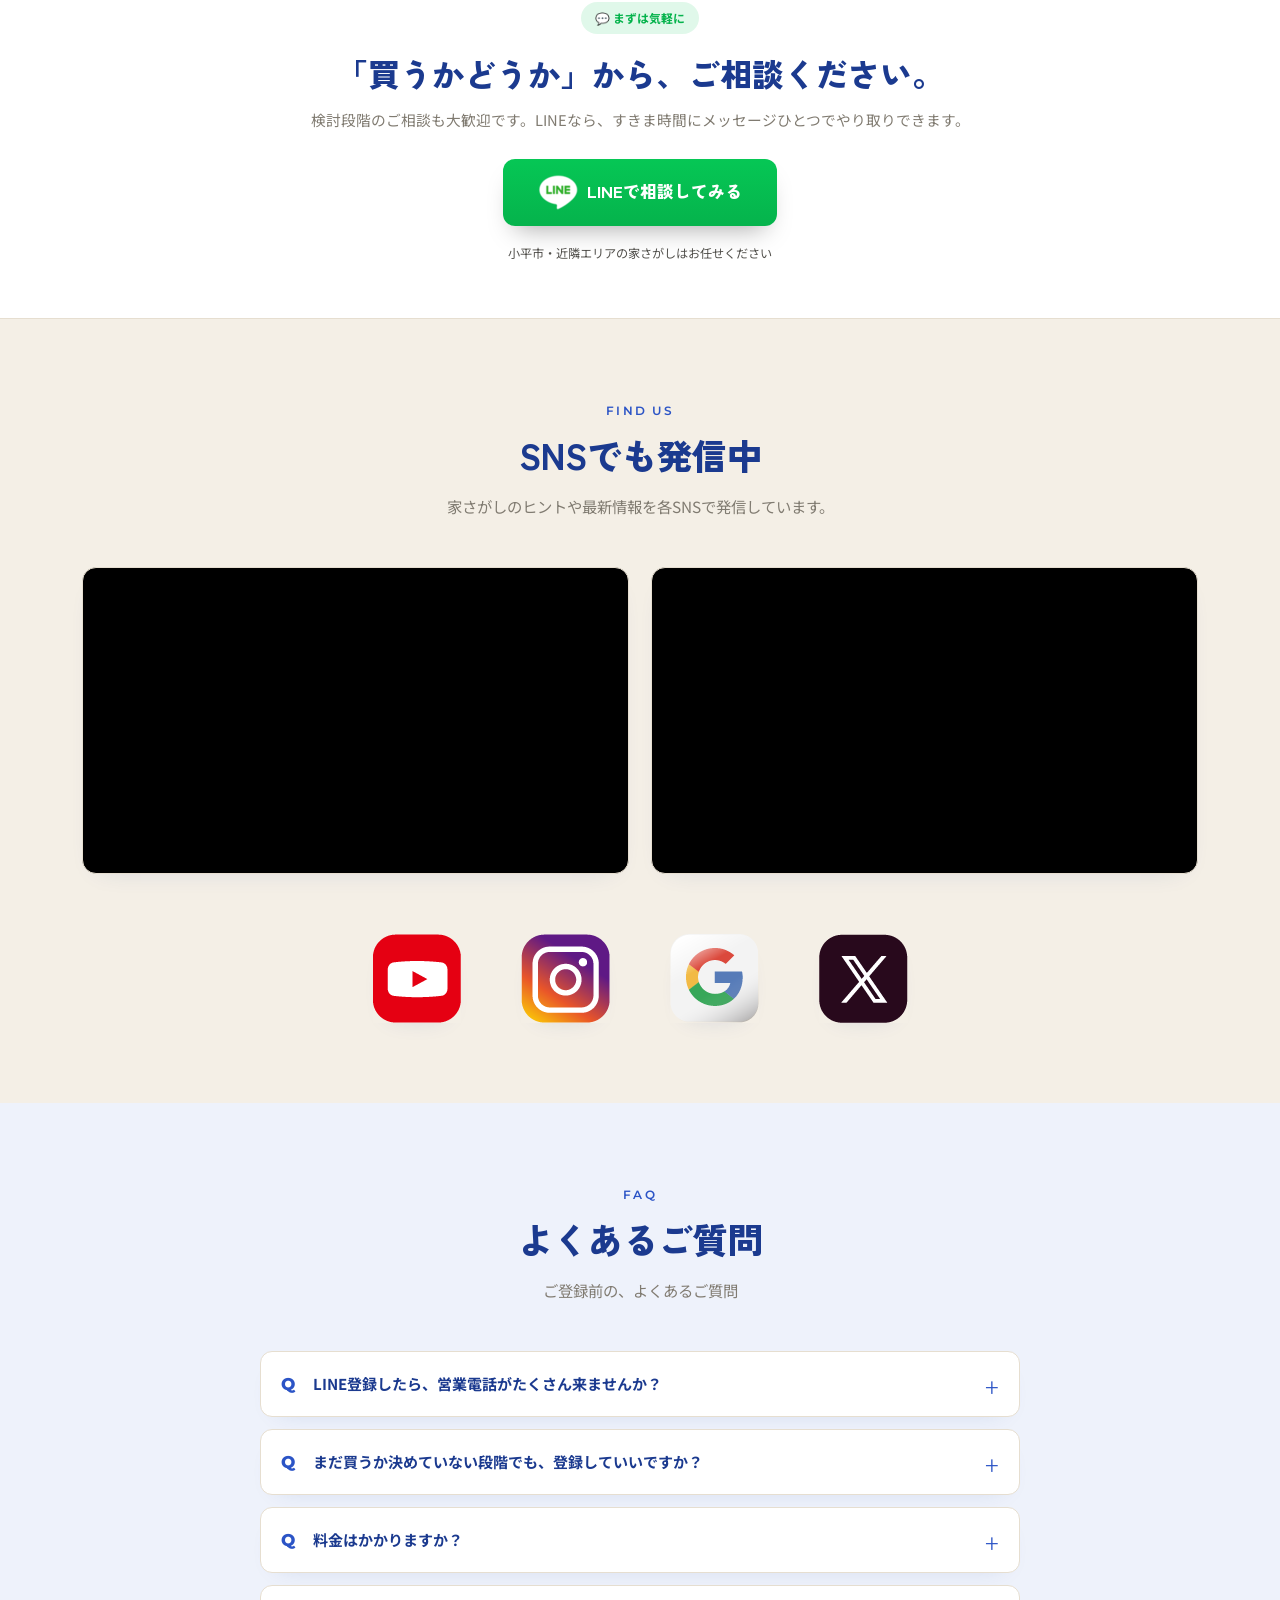
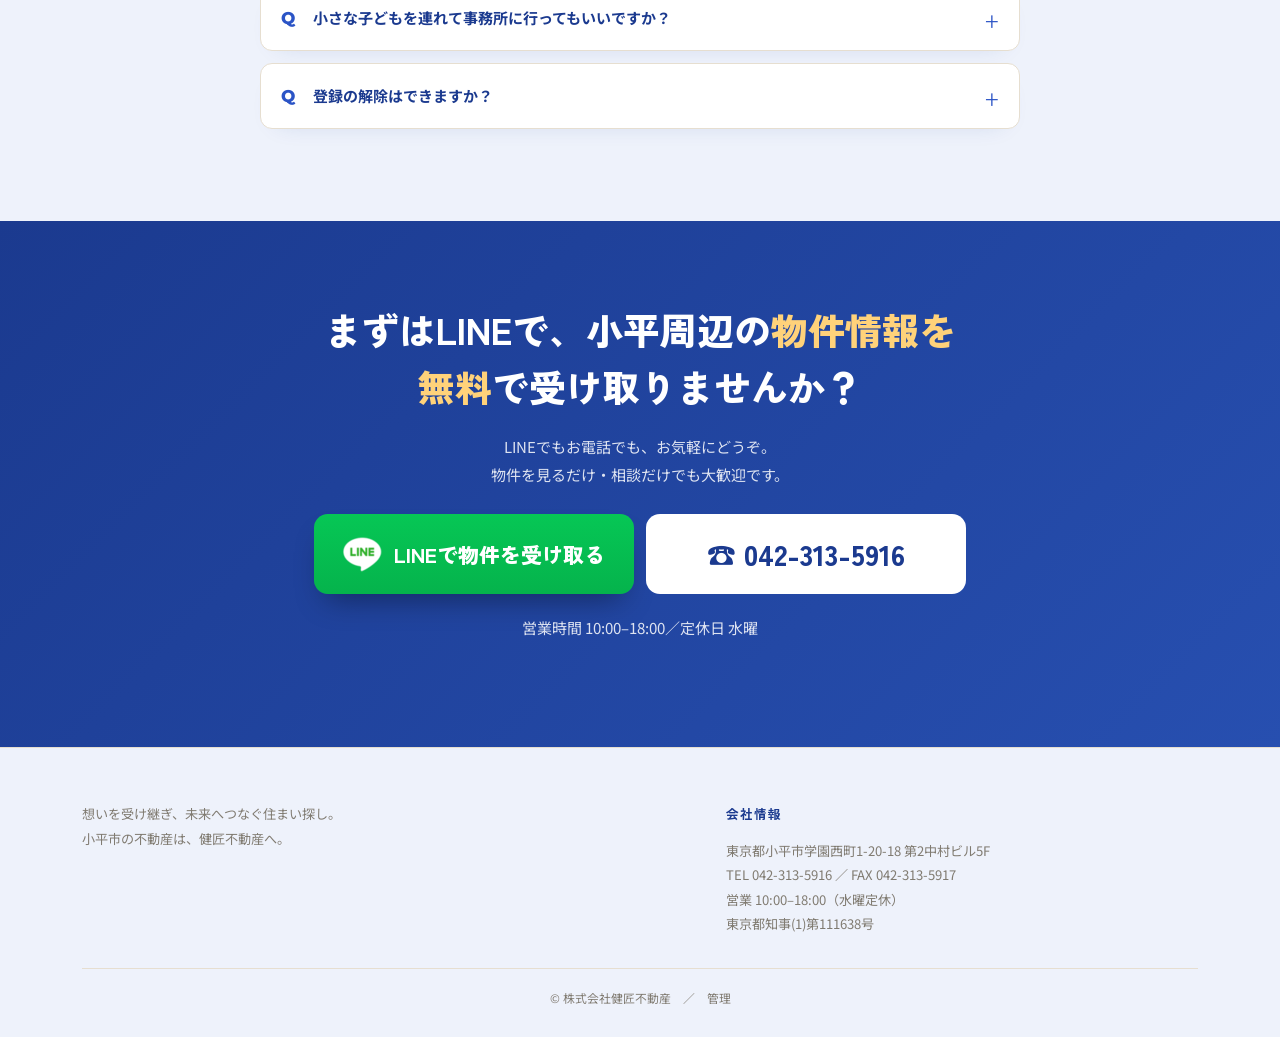
==== commit f6774f76: "イメージ画像を追加" ====
--- a/index.html
+++ b/index.html
@@ -158,6 +158,7 @@
 
 <!-- MESSAGE / CEO -->
 <section class="message" id="message">
+  <div class="wrap">
   <div class="sec-head">
     <span class="eyebrow">Message</span>
     <h2>メッセージ</h2>
@@ -175,10 +176,12 @@
       <div class="sign">株式会社健匠不動産　代表取締役<br><span class="sign-name"><img src="./assets/sign.png" alt="穂本 健太郎"></span></div>
     </div>
   </div>
+  </div>
 </section>
 
 <!-- THINK / PHILOSOPHY -->
 <section class="think">
+  <div class="wrap">
   <div class="wrap think-grid">
     <div class="reveal">
       <span class="eyebrow">Our Philosophy</span>
@@ -192,9 +195,9 @@
       </ul>
     </div>
     <div class="think-photo reveal">
-      <span class="ph-ico">📷</span>
-      <div class="ph-label">ご家族の相談シーン<br><small>（実写画像に差し替え予定）</small></div>
-    </div>
+      <img src="./assets/img_think.png" alt="ご家族の相談シーン">
+    </div>
+  </div>
   </div>
 </section>
 
@@ -276,43 +279,17 @@
     <div class="fp-info reveal">
       <span class="eyebrow">Free Consultation</span>
       <h2>FPによる<br>オンライン資金相談会</h2>
-      <p>住宅購入の予算、住宅ローン、補助金。ファイナンシャルプランナーに、自宅からオンラインで無料相談できます。</p>
+      <p>住宅購入の予算、住宅ローン、補助金。<br>ファイナンシャルプランナーに、自宅からオンラインで無料相談できます。</p>
       <div class="fp-points">
         <div><span class="dot">★</span><span>「いくらまでなら無理なく買えるか」が分かる</span></div>
         <div><span class="dot">★</span><span>住宅ローン・金利・補助金をまとめて整理</span></div>
         <div><span class="dot">★</span><span>購入を決めていなくてもOK・しつこい営業なし</span></div>
       </div>
-      <a href="#" class="fp-cta line-cta-js"><img src="./assets/sns_line.png" alt="line">LINEから予約する</a>
+      <a href="https://page.line.me/450hfweg?oat_content=url&openQrModal=true" class="fp-cta line-cta-js"><img src="./assets/sns_line.png" alt="line">LINEから予約する</a>
       <span class="fp-cta-sub">無料・所要30分程度／オンラインで完結</span>
     </div>
     <div class="fp-visual reveal">
-      <svg viewBox="0 0 440 300" xmlns="http://www.w3.org/2000/svg">
-        <rect x="20" y="10" width="400" height="238" rx="16" fill="#ffffff" stroke="#1b3a8f" stroke-width="3"/>
-        <rect x="38" y="28" width="364" height="150" rx="8" fill="#eef2fb"/>
-        <rect x="50" y="38" width="200" height="130" rx="8" fill="#dbe8fb"/>
-        <circle cx="150" cy="85" r="28" fill="#7d9be0"/>
-        <rect x="108" y="122" width="84" height="28" rx="14" fill="#2b54c6"/>
-        <text x="150" y="141" font-family="Zen Kaku Gothic New, sans-serif" font-size="13" font-weight="700" fill="#fff" text-anchor="middle">FP 相談員</text>
-        <rect x="262" y="38" width="140" height="58" rx="6" fill="#fff"/>
-        <circle cx="332" cy="60" r="13" fill="#a9c1ef"/>
-        <rect x="278" y="78" width="108" height="10" rx="5" fill="#eef2fb"/>
-        <rect x="262" y="108" width="140" height="58" rx="6" fill="#fff"/>
-        <circle cx="332" cy="130" r="13" fill="#a9c1ef"/>
-        <rect x="278" y="148" width="108" height="10" rx="5" fill="#eef2fb"/>
-        <rect x="38" y="188" width="364" height="34" rx="17" fill="#1b3a8f"/>
-        <circle cx="200" cy="205" r="9" fill="#fff"/>
-        <circle cx="230" cy="205" r="9" fill="#fff"/>
-        <circle cx="260" cy="205" r="9" fill="#06c755"/>
-        <path d="M10 250 L430 250 L408 272 L32 272 Z" fill="#1b3a8f"/>
-        <circle cx="52" cy="46" r="22" fill="#c7f23f"/>
-        <text x="52" y="53" font-family="Zen Kaku Gothic New, sans-serif" font-size="20" font-weight="900" fill="#15356a" text-anchor="middle">¥</text>
-        <g transform="translate(370,190)">
-          <rect x="0" y="18" width="9" height="22" fill="#2b54c6"/>
-          <rect x="13" y="8" width="9" height="32" fill="#2b54c6"/>
-          <rect x="26" y="-2" width="9" height="42" fill="#3a66de"/>
-        </g>
-      </svg>
-      <p class="fp-visual-cap">オンライン面談のイメージ／実際の相談はビデオ通話またはお電話で行います</p>
+      <img src="./assets/img_fp.png" alt="オンライン面談のイメージ">
     </div>
   </div>
 </section>
@@ -479,9 +456,9 @@
 </div>
 
 <script>
-const LINE_URL = "#"; // ★LINE友だち追加URL（例: https://lin.ee/xxxxx）
-const MYPAGE_URL  = "#"; // ★Facilo オリジナル家探しマイページのURL
-const PRESCREEN_URL = "#"; // ★いえーる ダンドリ オンライン事前審査のURL
+const LINE_URL = "https://page.line.me/450hfweg?oat_content=url&openQrModal=true"; // ★LINE友だち追加URL（例: https://lin.ee/xxxxx）
+const MYPAGE_URL  = "https://page.line.me/450hfweg?oat_content=url&openQrModal=true"; // ★Facilo オリジナル家探しマイページのURL
+const PRESCREEN_URL = "https://page.line.me/450hfweg?oat_content=url&openQrModal=true"; // ★いえーる ダンドリ オンライン事前審査のURL
 const SHEET_CSV_URL = "https://docs.google.com/spreadsheets/d/16Ks5On9f_yVGqDBXQCuGswsWH0Qs0EBKgMoolocTbqE/export?format=csv&gid=0"; // ★物件一覧スプレッドシート
 
 // ===== スプレッドシートから物件データを取得 =====
--- a/style.css
+++ b/style.css
@@ -1639,7 +1639,6 @@
 .msg-grid {
     display: grid;
     grid-template-columns: .85fr 1.15fr;
-    gap: 46px;
     align-items: center;
     position: relative;
     z-index: 2;
@@ -1747,11 +1746,10 @@
 @media(max-width:820px) {
     .think-grid {
         grid-template-columns: 1fr;
-        gap: 26px
+        gap: 48px
     }
 
     .think-photo {
-        order: -1;
         max-width: 380px;
         margin: 0 auto
     }
@@ -1822,18 +1820,16 @@
 }
 
 .think-photo {
-    aspect-ratio: 3/4;
-    min-height: 320px;
-    border-radius: 18px;
-    background: linear-gradient(160deg, #eef5fd, #dbe8fb);
-    border: 1px solid var(--line);
     display: flex;
     flex-direction: column;
     align-items: center;
     justify-content: center;
     position: relative;
     overflow: hidden;
-    box-shadow: var(--shadow-soft)
+}
+
+.think-photo img {
+    border-radius: 18px;
 }
 
 .think-photo .ph-ico {
@@ -2164,9 +2160,12 @@
         text-align: center
     }
 
+    .fp-points {
+        display: inline-block;
+    }
+
     .fp-points div {
-        justify-content: center;
-        text-align: left
+        text-align: left;
     }
 }
 
@@ -2205,27 +2204,14 @@
 }
 
 .fp-visual {
-    background: linear-gradient(160deg, #eef5fd, #dde9fb);
-    border: 1px solid var(--line);
+    display: flex;
+    align-items: center;
+    justify-content: center;
+    height: 100%;
+}
+
+.fp-visual img {
     border-radius: 20px;
-    padding: 30px;
-    box-shadow: var(--shadow-soft);
-    display: flex;
-    flex-direction: column;
-    align-items: center;
-    gap: 1rem
-}
-
-.fp-visual svg {
-    width: 100%;
-    max-width: 400px;
-    height: auto
-}
-
-.fp-visual-cap {
-    font-size: .76rem;
-    color: var(--muted);
-    text-align: center
 }
 
 /* ===== Reviews ===== */
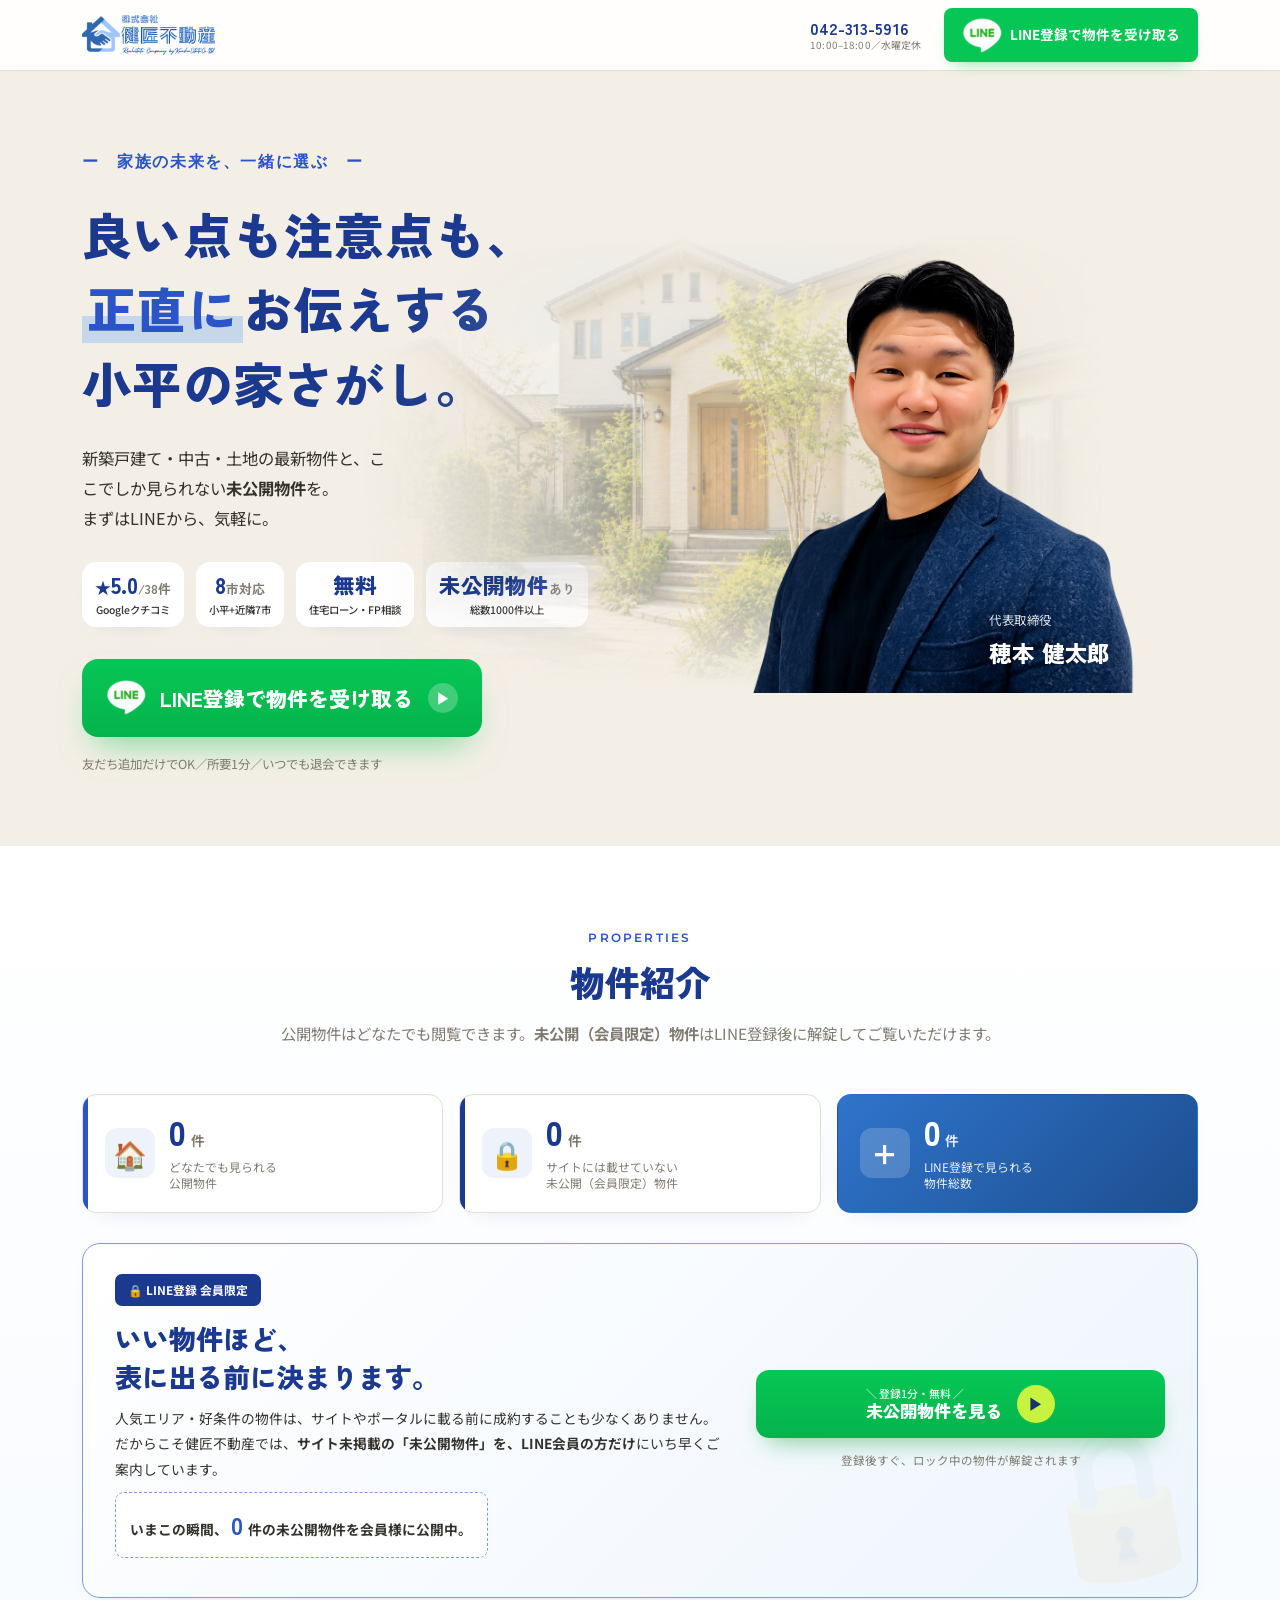
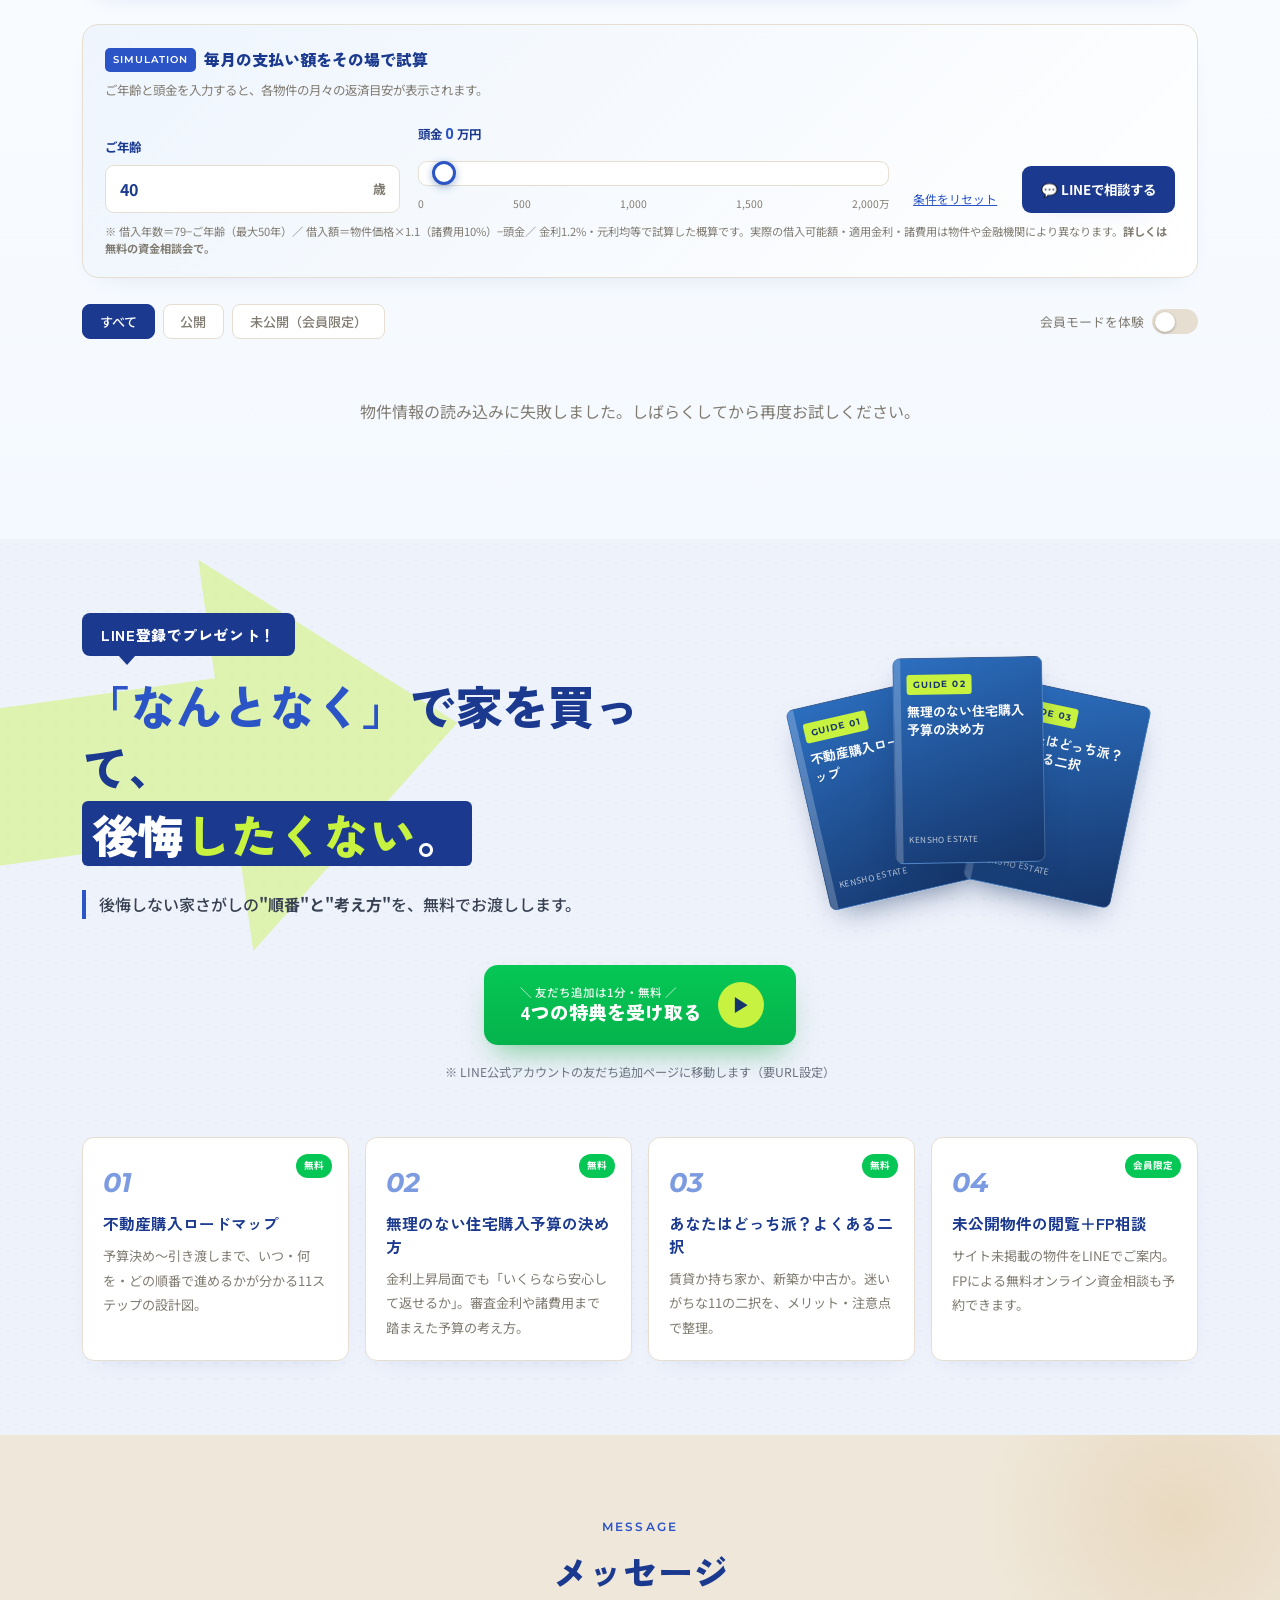
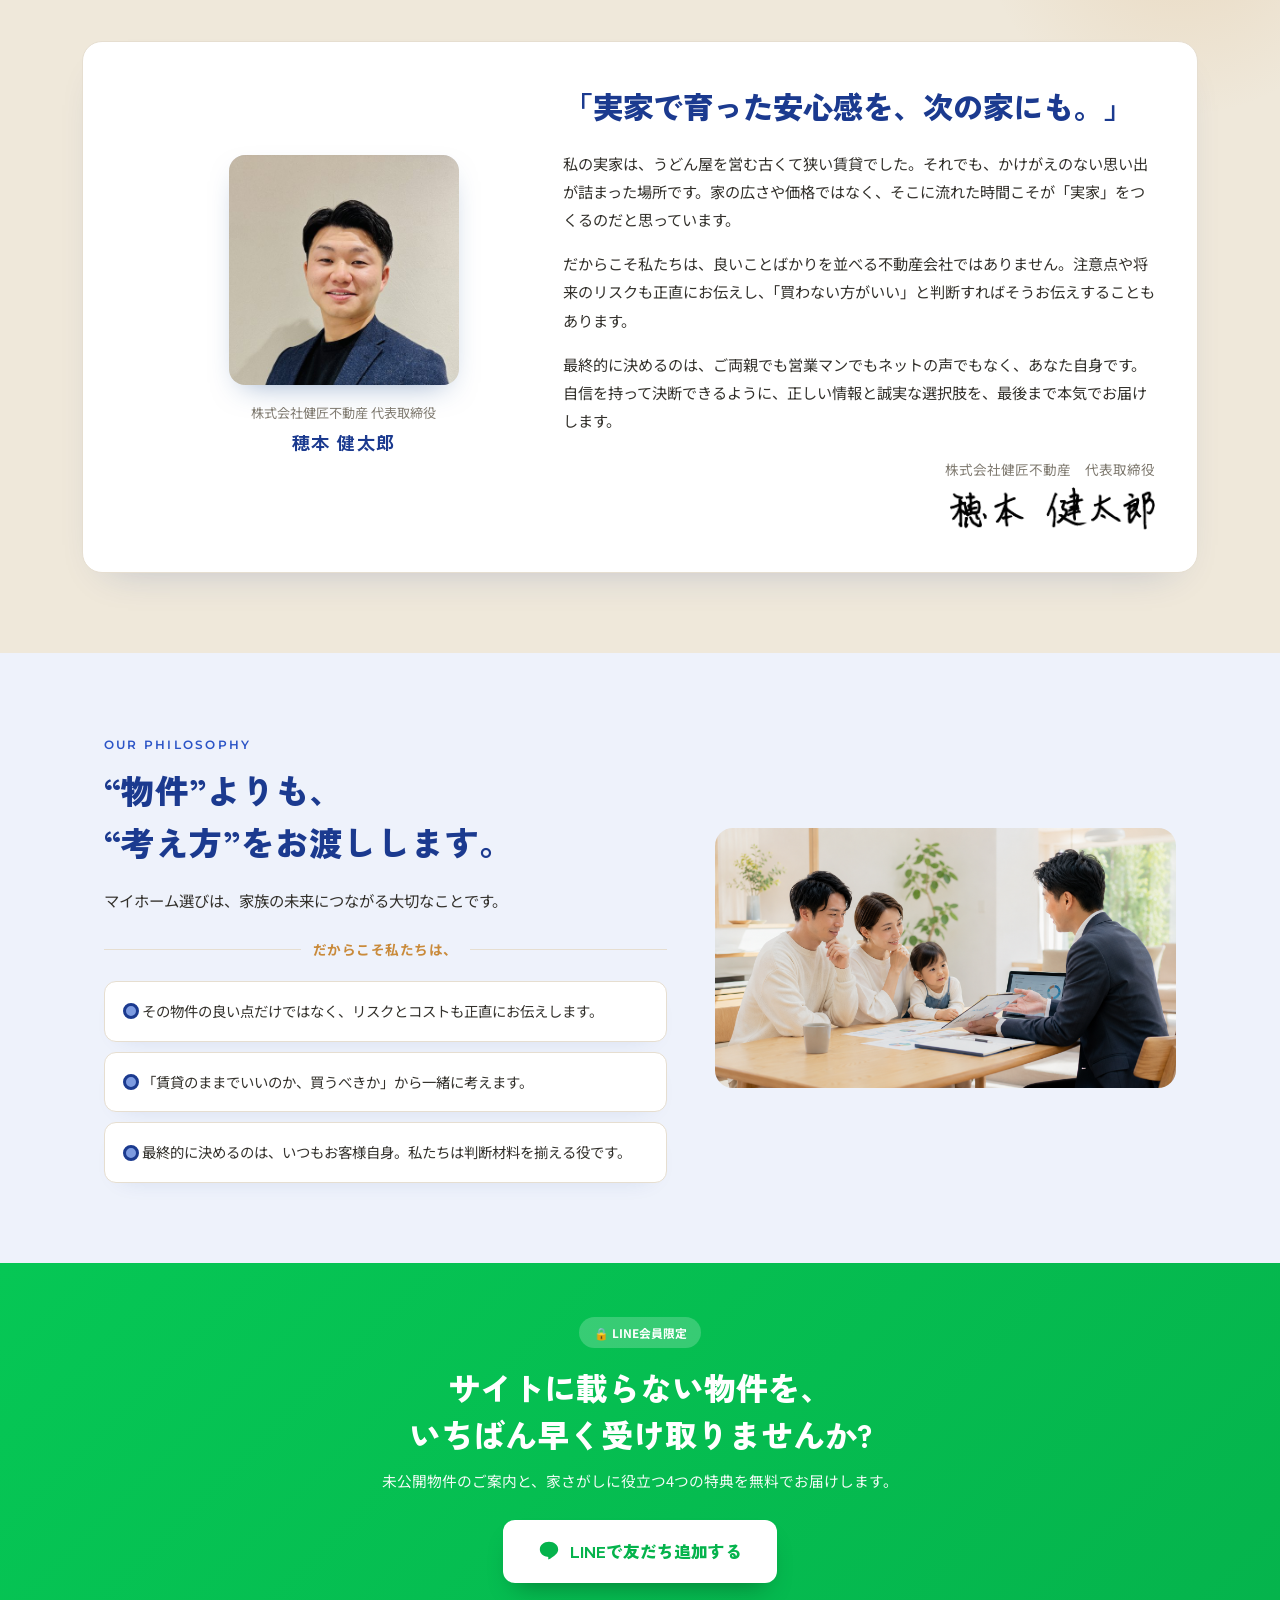
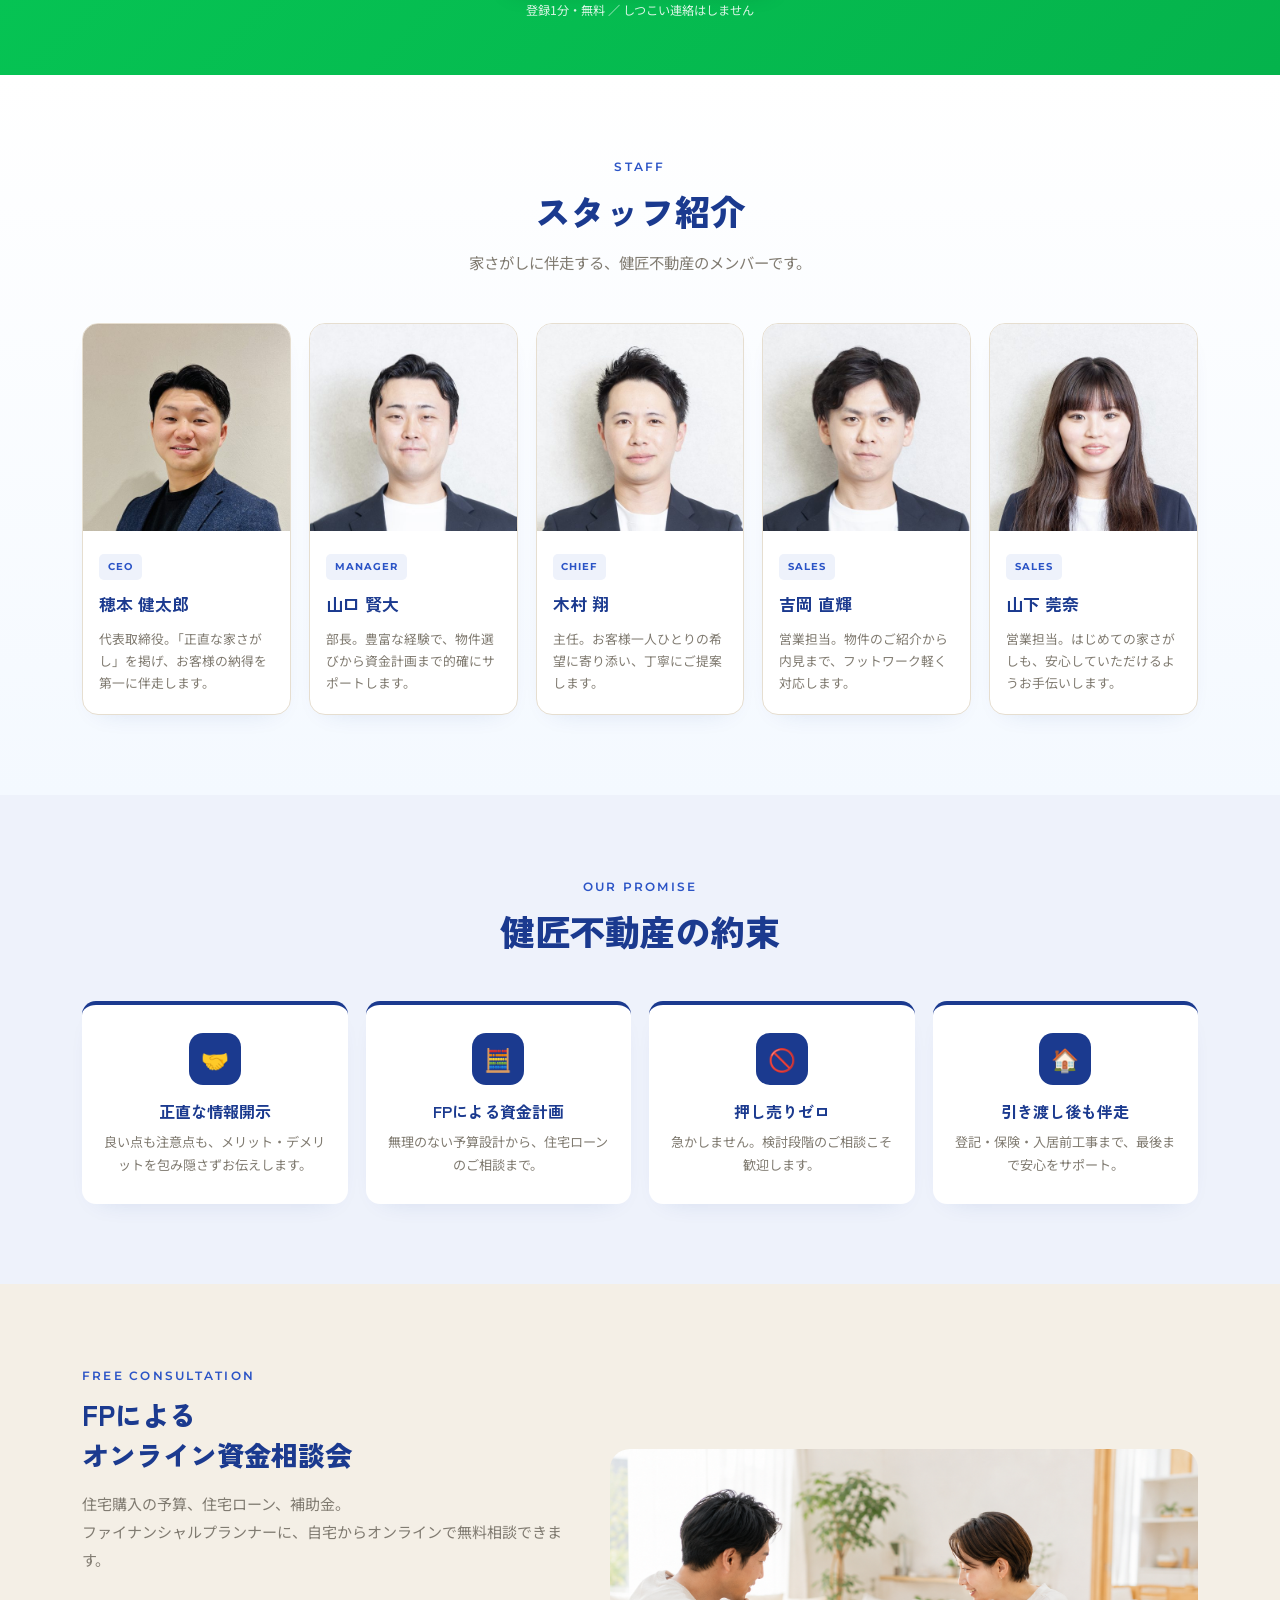
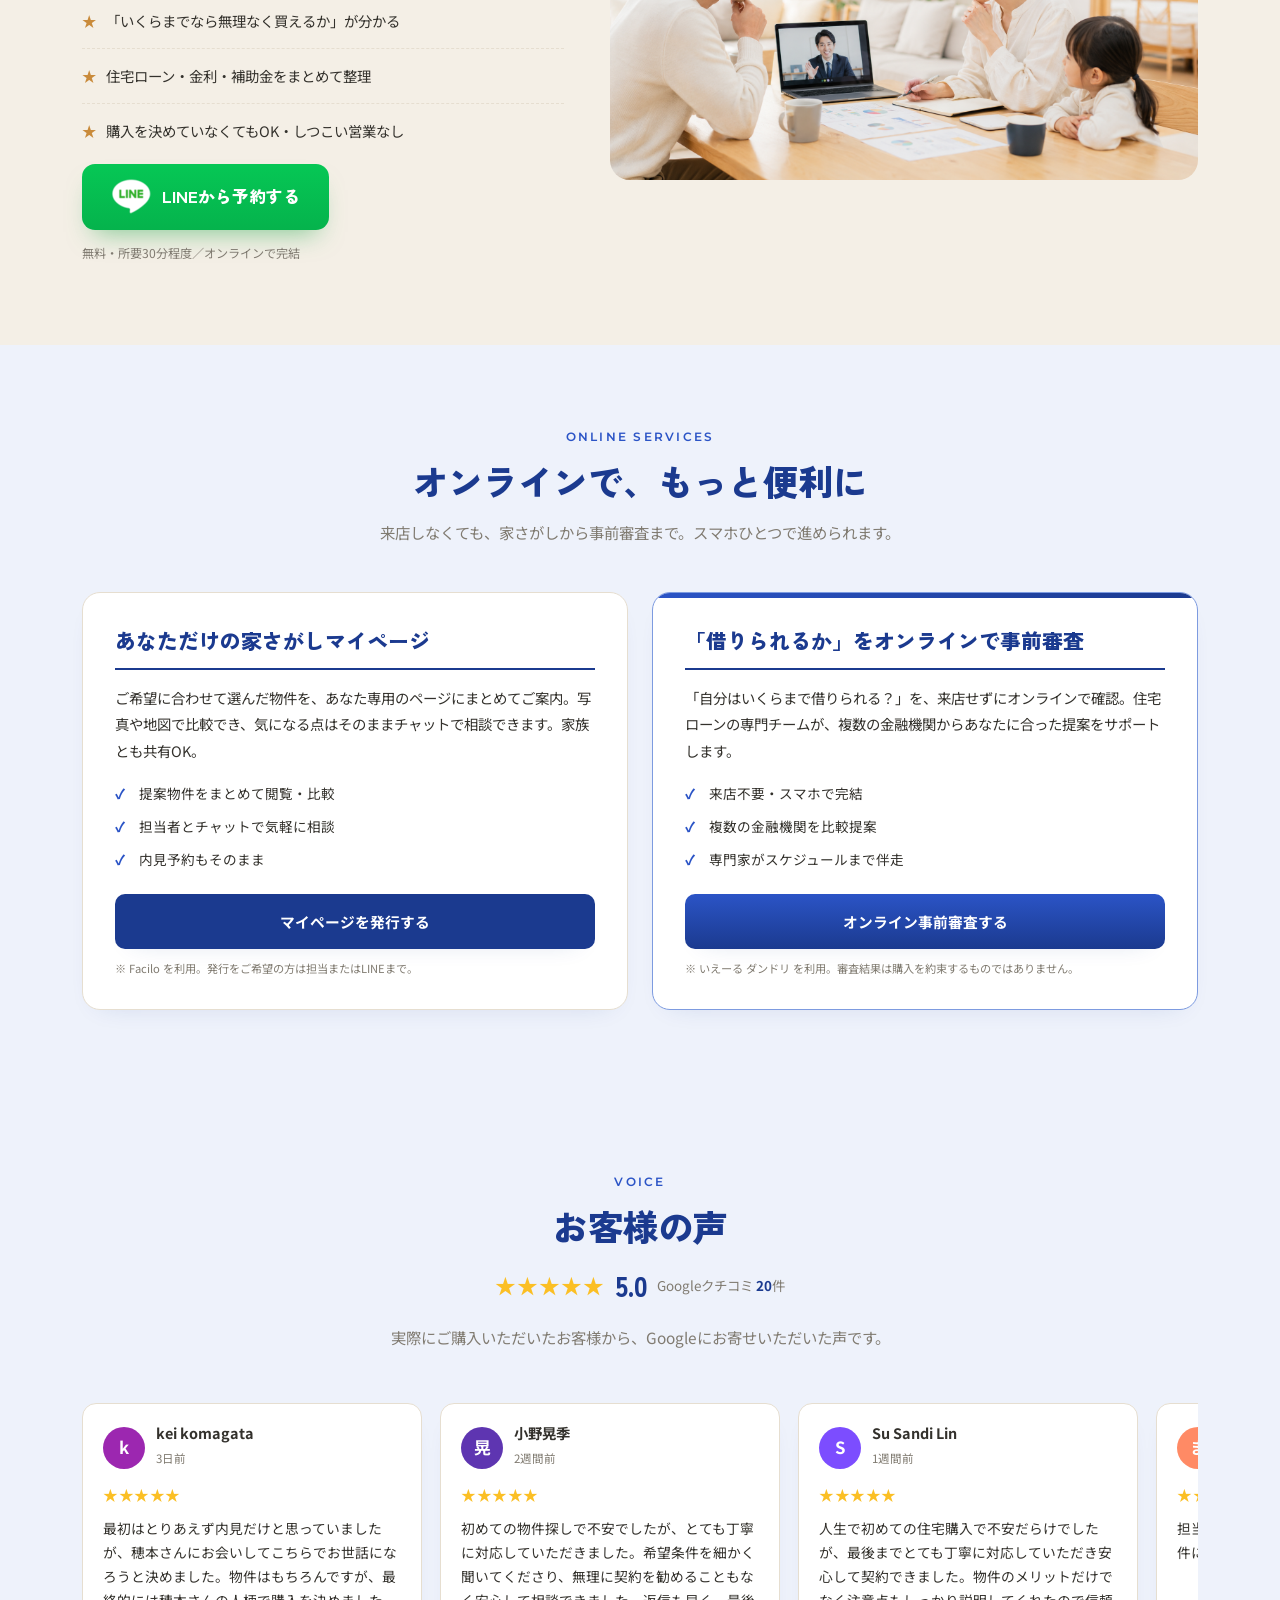
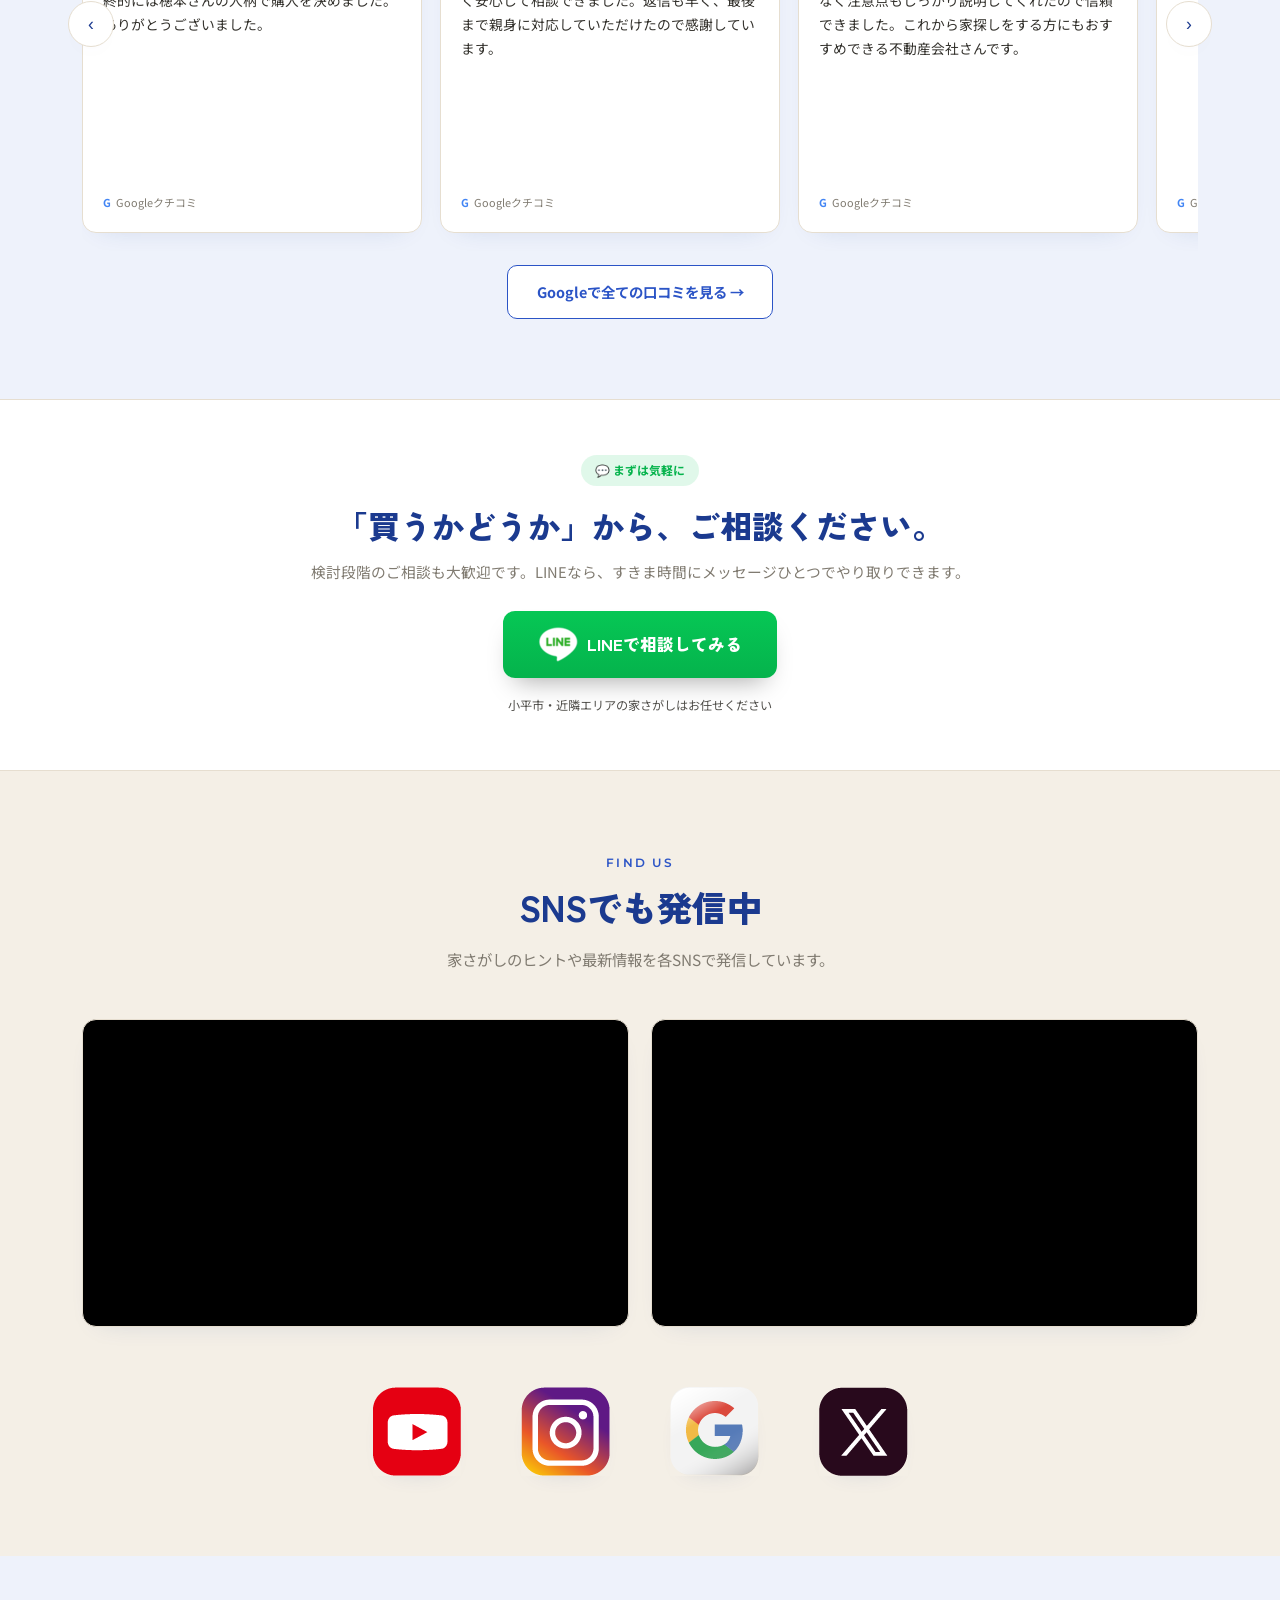
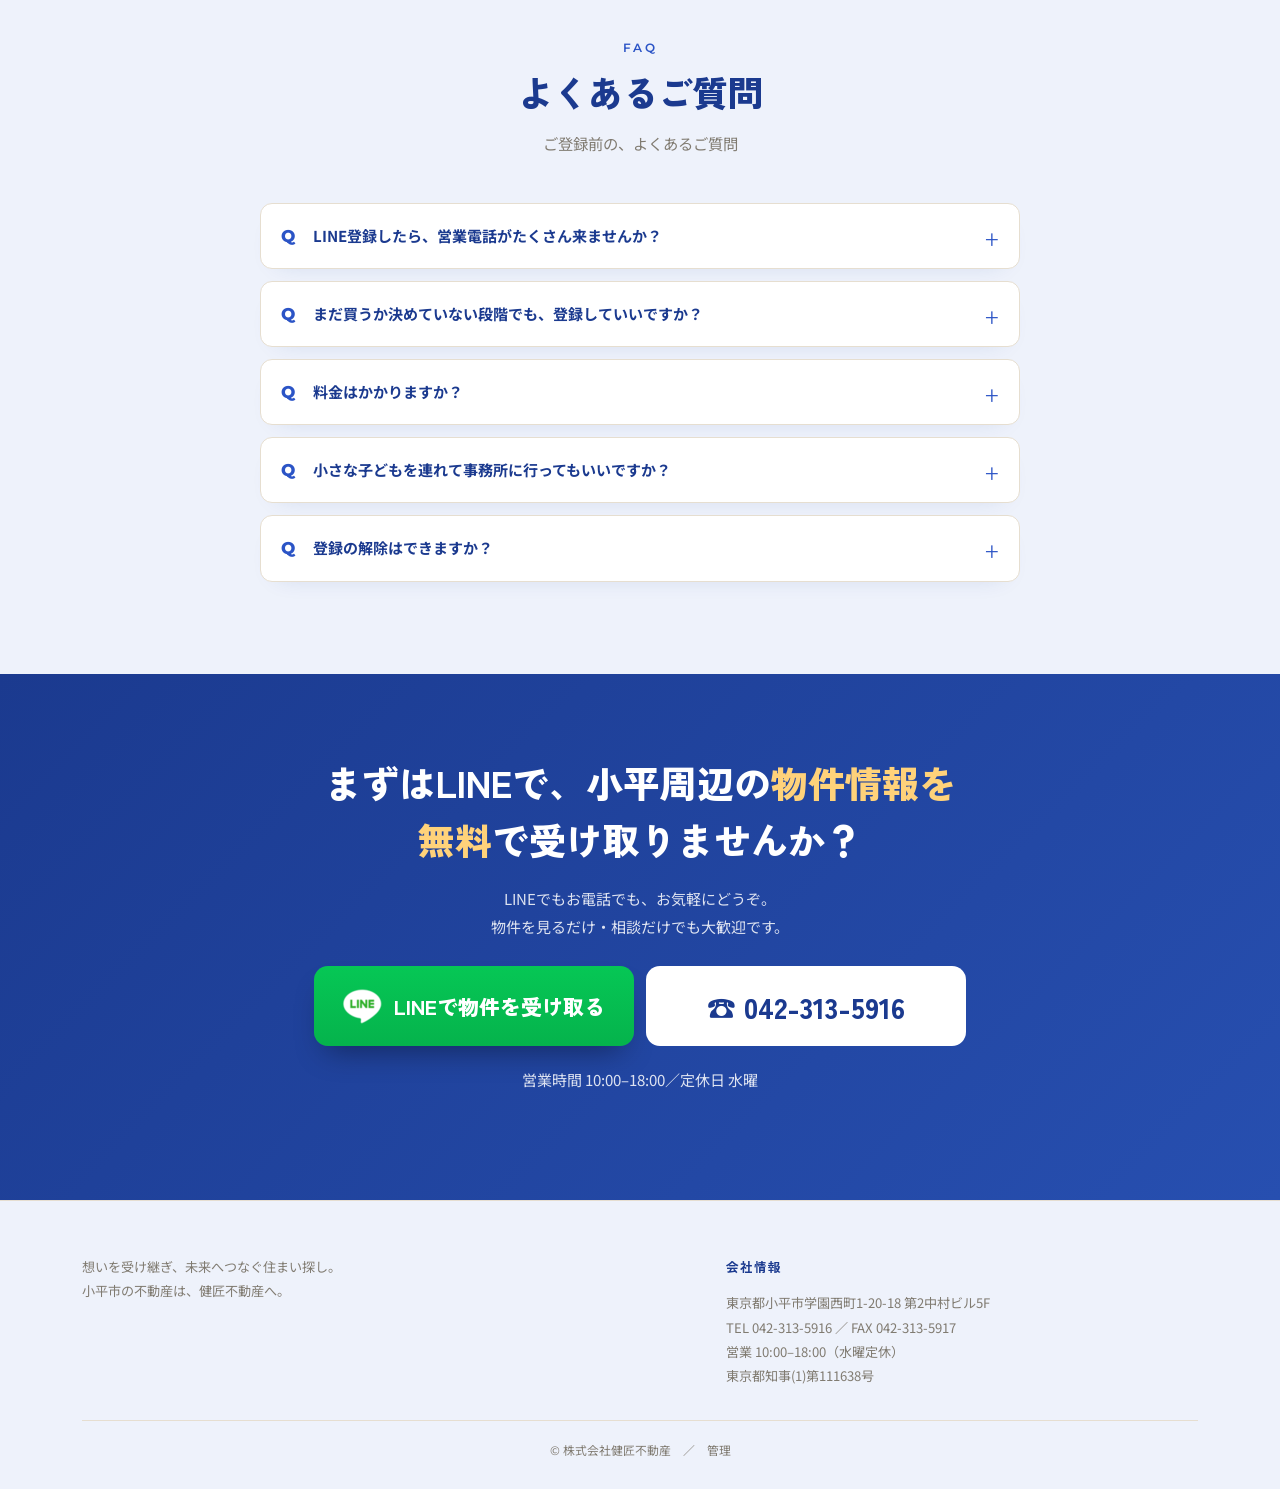
==== commit 7f0b8c9d: "fvを修正" ====
--- a/index.html
+++ b/index.html
@@ -40,16 +40,19 @@
         </div>
         <div class="hero-img-inner sp-only">
           <img id="heroCeoImg" src="./assets/ceo.png" alt="株式会社健匠不動産 代表取締役 穂本健太郎">
-        </div>
-      </div>
-
-      <a href="https://page.line.me/450hfweg?oat_content=url&openQrModal=true" class="hero-cta-btn line-cta-js"><img src="./assets/sns_line.png" alt="line"><span>LINE登録で物件を受け取る</span><span class="arrow">›</span></a>
+          <div class="hero-photo-cap"><span class="role">代表取締役</span><span class="nm">穂本 健太郎</span></div>
+        </div>
+      </div>
+
+      <div class="hero-link">
+      <a href="https://page.line.me/450hfweg?oat_content=url&openQrModal=true" class="hero-cta-btn line-cta-js"><img src="./assets/sns_line.png" alt="line"><span>LINE登録で物件を受け取る</span><span class="arrow">▶</span></a>
       <div class="hero-cta-sub">
         友だち追加だけでOK／所要1分／いつでも退会できます
       </div>
+      </div>
     </div>
     <div class="hero-photo pc-only">
-      <img id="heroCeoImg" src="./assets/ceo.png" alt="株式会社健匠不動産 代表取締役 穂本健太郎">
+      <img id="heroCeoImg" src="./assets/ceo_pc.png" alt="株式会社健匠不動産 代表取締役 穂本健太郎">
       <div class="hero-photo-cap"><span class="role">代表取締役</span><span class="nm">穂本 健太郎</span></div>
     </div>
   </div>
@@ -173,7 +176,11 @@
       <p>私の実家は、うどん屋を営む古くて狭い賃貸でした。それでも、かけがえのない思い出が詰まった場所です。家の広さや価格ではなく、そこに流れた時間こそが「実家」をつくるのだと思っています。</p>
       <p>だからこそ私たちは、良いことばかりを並べる不動産会社ではありません。注意点や将来のリスクも正直にお伝えし、「買わない方がいい」と判断すればそうお伝えすることもあります。</p>
       <p>最終的に決めるのは、ご両親でも営業マンでもネットの声でもなく、あなた自身です。自信を持って決断できるように、正しい情報と誠実な選択肢を、最後まで本気でお届けします。</p>
-      <div class="sign">株式会社健匠不動産　代表取締役<br><span class="sign-name"><img src="./assets/sign.png" alt="穂本 健太郎"></span></div>
+      <div class="sign">
+        <div class="sign-inner">
+          株式会社健匠不動産　代表取締役<br><span class="sign-name"><img src="./assets/sign.png" alt="穂本 健太郎"></span>
+        </div>
+      </div>
     </div>
   </div>
   </div>
@@ -330,7 +337,7 @@
       <div class="rv-summary">
         <span class="rv-stars">★★★★★</span>
         <b id="rvAvg">5.0</b>
-        <span class="rv-count">Googleクチコミ <b id="rvCount">20</b>件</span>
+        <span class="rv-count">Googleクチコミ <b id="rvCount">41</b>件</span>
       </div>
       <p class="ja-sub">実際にご購入いただいたお客様から、Googleにお寄せいただいた声です。</p>
     </div>
@@ -480,6 +487,12 @@
   if(field.length||row.length){ row.push(field); rows.push(row); }
   return rows;
 }
+function resolveImgUrl(url){
+  if(!url) return url;
+  const m = url.match(/drive\.google\.com\/(?:file\/d\/|open\?id=|uc\?id=|thumbnail\?id=)([a-zA-Z0-9_-]+)/);
+  if(m) return `https://drive.google.com/thumbnail?id=${m[1]}&sz=w1000`;
+  return url;
+}
 function yenToMan(str){
   const n=parseFloat(String(str||'').replace(/[^0-9.]/g,''));
   return n ? Math.round(n/10000).toLocaleString('ja-JP') : '';
@@ -490,19 +503,20 @@
   const rows = parseCSV(await res.text()).filter(r=>r.length>1);
   const header = (rows[0]||[]).map(h=>h.trim());
   const idx = name => header.indexOf(name);
-  const iNo=idx('No.'), iName=idx('タイトル'), iLoc=idx('住所'), iImg=idx('画像URL'), iVis=idx('公開/未公開'), iLayout=idx('間取り'), iArea=idx('土地面積'), iPrice=idx('金額');
+  const iNo=idx('No.'), iName=idx('タイトル'), iLoc=idx('住所'), iImg=idx('画像URL'), iVis=idx('公開/未公開'), iLayout=idx('間取り'), iArea=idx('土地面積'), iPrice=idx('金額'), iStatus=idx('掲載/編集中');
   const items=[];
   for(let r=1;r<rows.length;r++){
     const row=rows[r];
     const name=(row[iName]||'').trim();
     if(!name) continue;
+    if(iStatus>=0 && (row[iStatus]||'').trim()!=='掲載') continue; // 「編集中」など掲載以外はサイトに表示しない
     const area=(row[iArea]||'').trim();
     const img=(row[iImg]||'').trim();
     items.push({
       id: 'sheet-'+((row[iNo]||'').trim()||r),
       name,
       loc: (row[iLoc]||'').trim(),
-      img: img || null,
+      img: img ? resolveImgUrl(img) : null,
       vis: (row[iVis]||'').trim()==='未公開' ? 'member' : 'public',
       layout: (row[iLayout]||'').trim(),
       area: area ? `土地${area}㎡` : '',
@@ -559,21 +573,20 @@
 async function saveProp(p){ if(hasStore){ try{ await window.storage.set('prop:'+p.id, JSON.stringify(p), false); return; }catch(e){} } memCache.push(p); }
 async function delProp(id){ if(hasStore){ try{ await window.storage.delete('prop:'+id, false); return; }catch(e){} } memCache=memCache.filter(p=>p.id!==id); }
 
-const SEED=[
-  {id:'s1',name:'小平市上水新町2丁目【新築】',price:'4,980',loc:'東京都小平市上水新町2丁目',layout:'4LDK',area:'土地110.21㎡',vis:'public',isNew:true,img:null},
-  {id:'s2',name:'小平市小川町1丁目【新築】',price:'5,480',loc:'東京都小平市小川町1丁目',layout:'4LDK',area:'土地145.71㎡',vis:'public',isNew:true,img:null},
-  {id:'s3',name:'小平市花小金井3丁目【新築】',price:'5,180',loc:'東京都小平市花小金井3丁目',layout:'4LDK',area:'土地125.10㎡',vis:'public',isNew:false,img:null},
-  {id:'s4',name:'【未公開】小平市栄町2丁目',price:'4,680',loc:'東京都小平市栄町2丁目',layout:'4LDK',area:'土地120.10㎡',vis:'member',isNew:true,img:null},
-  {id:'s5',name:'【未公開】小平市大沼町4丁目',price:'3,580',loc:'東京都小平市大沼町4丁目',layout:'3LDK',area:'建物108.48㎡',vis:'member',isNew:false,img:null},
-];
 let props=[],isMember=false,curFilter='all';
 async function init(){
   const grid=document.getElementById('propGrid');
   grid.innerHTML='<p style="grid-column:1/-1;text-align:center;color:var(--muted);padding:2rem 0;">物件情報を読み込み中...</p>';
-  let sheetProps=[];
-  try{ sheetProps = await fetchSheetProps(); }catch(e){ console.warn('物件シートの取得に失敗しました。フォールバックデータを表示します。', e); }
+  let sheetProps;
+  try{
+    sheetProps = await fetchSheetProps();
+  }catch(e){
+    console.error('物件情報の取得に失敗しました。', e);
+    grid.innerHTML='<p style="grid-column:1/-1;text-align:center;color:var(--muted);padding:2rem 0;">物件情報の読み込みに失敗しました。しばらくしてから再度お試しください。</p>';
+    return;
+  }
   const localProps=await loadProps();
-  props=(sheetProps.length?sheetProps:SEED.slice()).concat(localProps);
+  props=sheetProps.concat(localProps);
   render();
 }
 function updateCounts(){
--- a/style.css
+++ b/style.css
@@ -95,6 +95,12 @@
     padding: 80px 0
 }
 
+@media(max-width:880px) {
+    section {
+        padding: 60px 0
+    }
+}
+
 a {
     color: inherit;
     text-decoration: none
@@ -191,13 +197,18 @@
 
 @media(max-width:420px) {
     .btn-line {
-        font-size: .72rem;
+        font-size: .65rem;
         padding: .55rem .8rem
     }
 
     .btn-line svg {
         width: 15px;
         height: 15px
+    }
+
+    .btn-line img {
+        width: 30px;
+        height: auto;
     }
 }
 
@@ -395,6 +406,12 @@
     }
 }
 
+@media screen and (max-width: 880px) {
+    .hero-link {
+        text-align: center; 
+    }
+}
+
 .hero-cta-btn {
     display: inline-flex;
     align-items: center;
@@ -404,10 +421,24 @@
     font-family: "Zen Kaku Gothic New";
     font-weight: 900;
     font-size: 1.3rem;
-    padding: 1.25rem 1.5rem 1.25rem 2.3rem;
+    padding: 1.25rem 1.5rem 1.25rem 1.5rem;
     border-radius: 16px;
     box-shadow: 0 18px 34px -14px rgba(6, 199, 85, .55);
     transition: transform .2s, box-shadow .2s
+}
+
+@media screen and (max-width: 880px) {
+    .hero-cta-btn {
+        font-size: 1.0rem;
+        padding: 1rem 1.25rem 1rem 1.25rem;
+        margin: 0 auto;
+        gap: .8rem;
+    }
+
+    .hero-cta-btn img {
+        width: 35px;
+        height: auto;
+    }
 }
 
 .hero-cta-btn:hover {
@@ -430,10 +461,8 @@
     display: flex;
     align-items: center;
     justify-content: center;
-    font-size: 1.3rem;
+    font-size: .90rem;
     flex: none;
-    font-style: normal;
-    margin-left: .3rem
 }
 
 .hero-cta-sub {
@@ -445,19 +474,39 @@
     color: var(--muted)
 }
 
+@media screen and (max-width: 880px) {
+    .hero-cta-sub {
+        display: block;
+        margin: 0 auto;
+        margin-top: 1rem;
+    }
+}
+
 .hero-cta-sub span {
     white-space: nowrap
 }
 
 .hero-photo {
     position: relative;
-    border-radius: 22px;
     overflow: hidden;
-    aspect-ratio: 4/5;
-    box-shadow: 0 20px 46px -18px rgba(27, 58, 143, .35);
     max-width: 420px;
     margin: 0 auto;
-    background: var(--sky-bg)
+    right: 0;
+    overflow: visible;
+    z-index: 100;
+}
+
+.hero-photo::before {
+    content: "";
+    position: absolute;
+    width: 200%;
+    height: 100%;
+    background-image: url(./assets/background_fv.png);
+    background-size: contain;
+    background-position: center center;
+    bottom: 0;
+    right: 0;
+    z-index: -1;
 }
 
 .hero-photo img {
@@ -469,15 +518,13 @@
 
 .hero-photo-cap {
     position: absolute;
-    left: 0;
     right: 0;
     bottom: 0;
-    background: linear-gradient(transparent, rgba(15, 35, 80, .82));
     color: #fff;
-    padding: 34px 24px 20px;
+    padding: 34px 44px 20px;
     display: flex;
     flex-direction: column;
-    gap: .15rem
+    gap: 0;
 }
 
 .hero-photo-cap .role {
@@ -497,12 +544,24 @@
     .hero-inner {
         grid-template-columns: 1fr;
         gap: 30px;
-        padding: 50px 20px 46px
+        padding: 46px 20px 46px
     }
 
     .hero-photo {
         order: -1;
         max-width: 280px
+    }
+
+    .hero-photo-cap {
+        padding: 34px 12px 4px;
+    }
+
+    .hero-photo-cap .role {
+        font-size: 0.65rem;
+    }
+
+    .hero-photo-cap .nm {
+        font-size: 1.0rem;
     }
 }
 
@@ -1720,7 +1779,12 @@
     margin-top: 1.4rem;
     font-size: .85rem;
     color: var(--muted);
-    line-height: 2
+    line-height: 2;
+}
+
+.msg-body .sign .sign-inner {
+    text-align: right;
+
 }
 
 .msg-body .sign .sign-name {
@@ -1728,7 +1792,14 @@
     font-weight: 600;
     font-size: 1.15rem;
     color: var(--navy);
-    letter-spacing: .1em
+    letter-spacing: .1em;
+    padding-top: 3px;
+    display: block;
+}
+
+.msg-body .sign .sign-name img {
+    margin-left: auto;
+    max-width: 205px;
 }
 
 /* ===== Think / Philosophy ===== */
@@ -2155,7 +2226,7 @@
     font-weight: 700
 }
 
-@media(max-width:820px) {
+@media(max-width: 600px) {
     .fp-info {
         text-align: center
     }
@@ -2460,7 +2531,8 @@
 
 @media(max-width:680px) {
     .social-grid {
-        grid-template-columns: repeat(2, 1fr)
+        grid-template-columns: repeat(2, 1fr);
+        gap: 20px;
     }
 }
 
